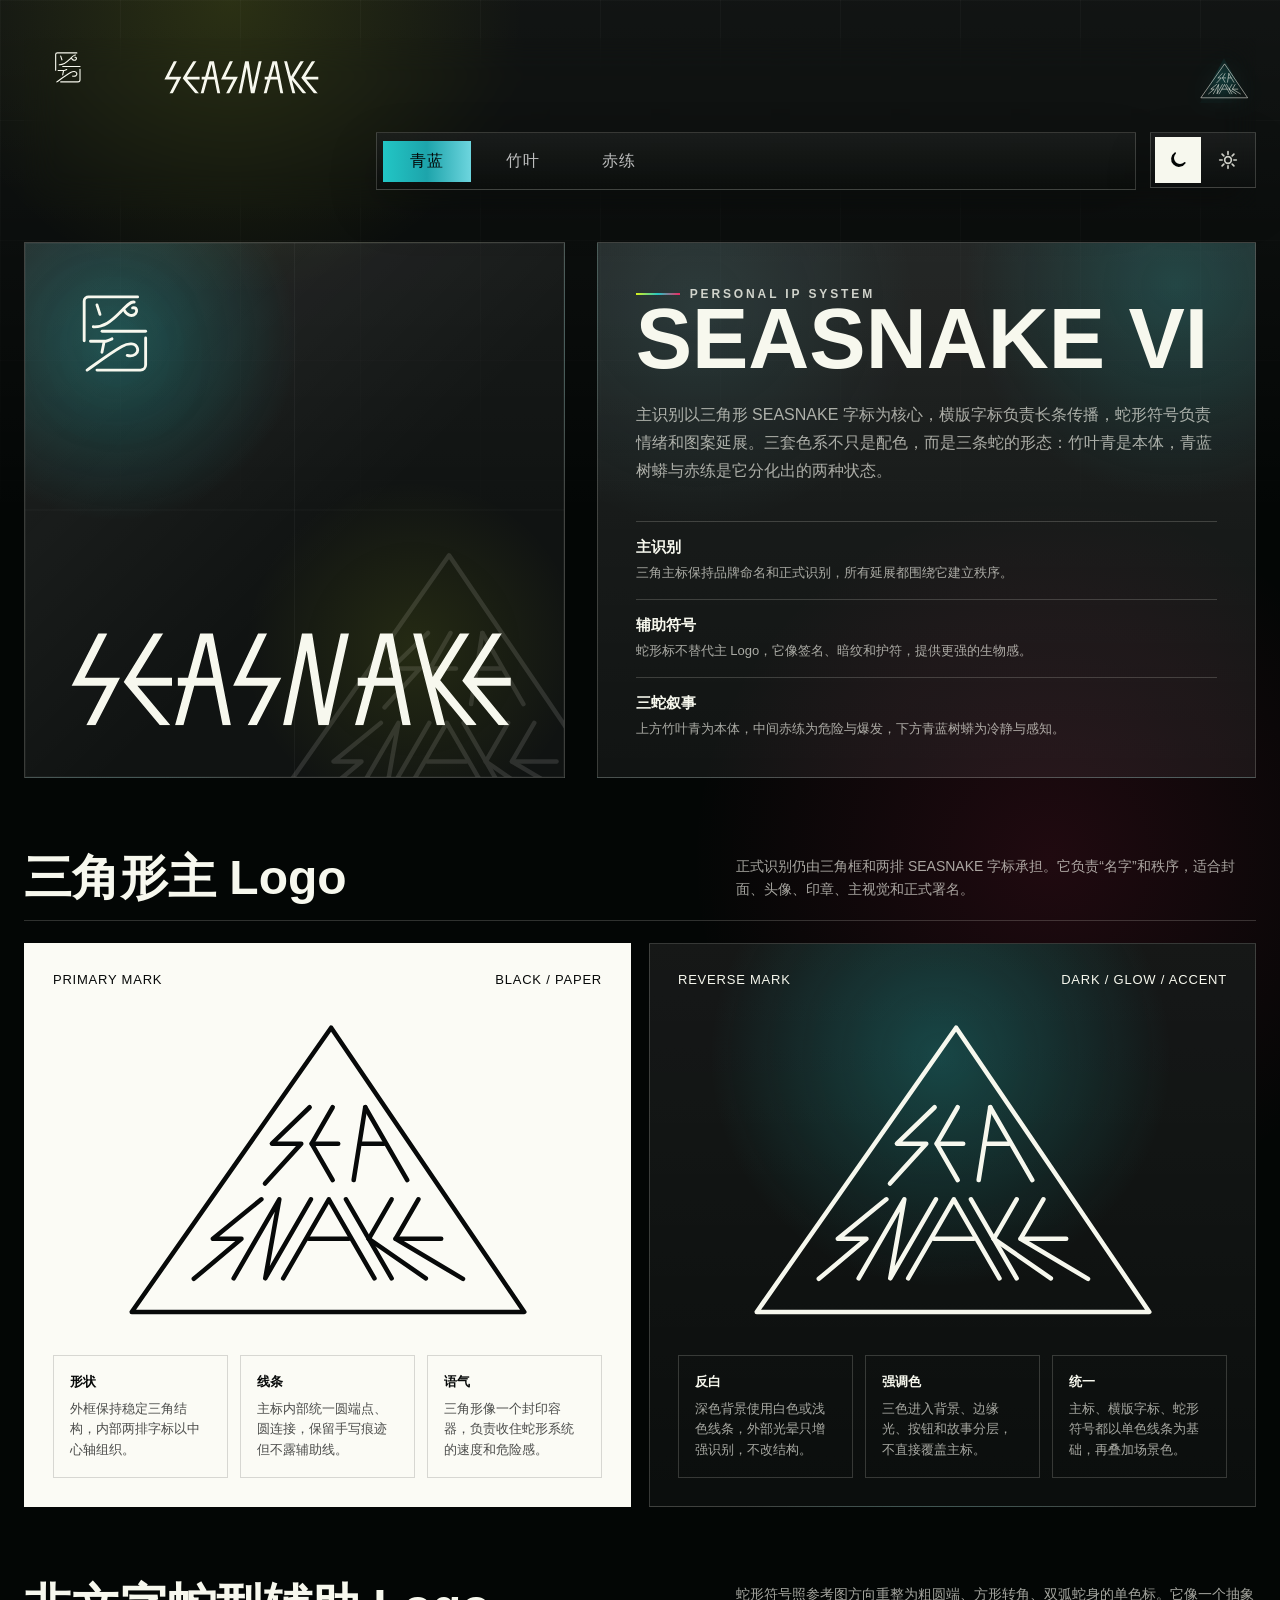
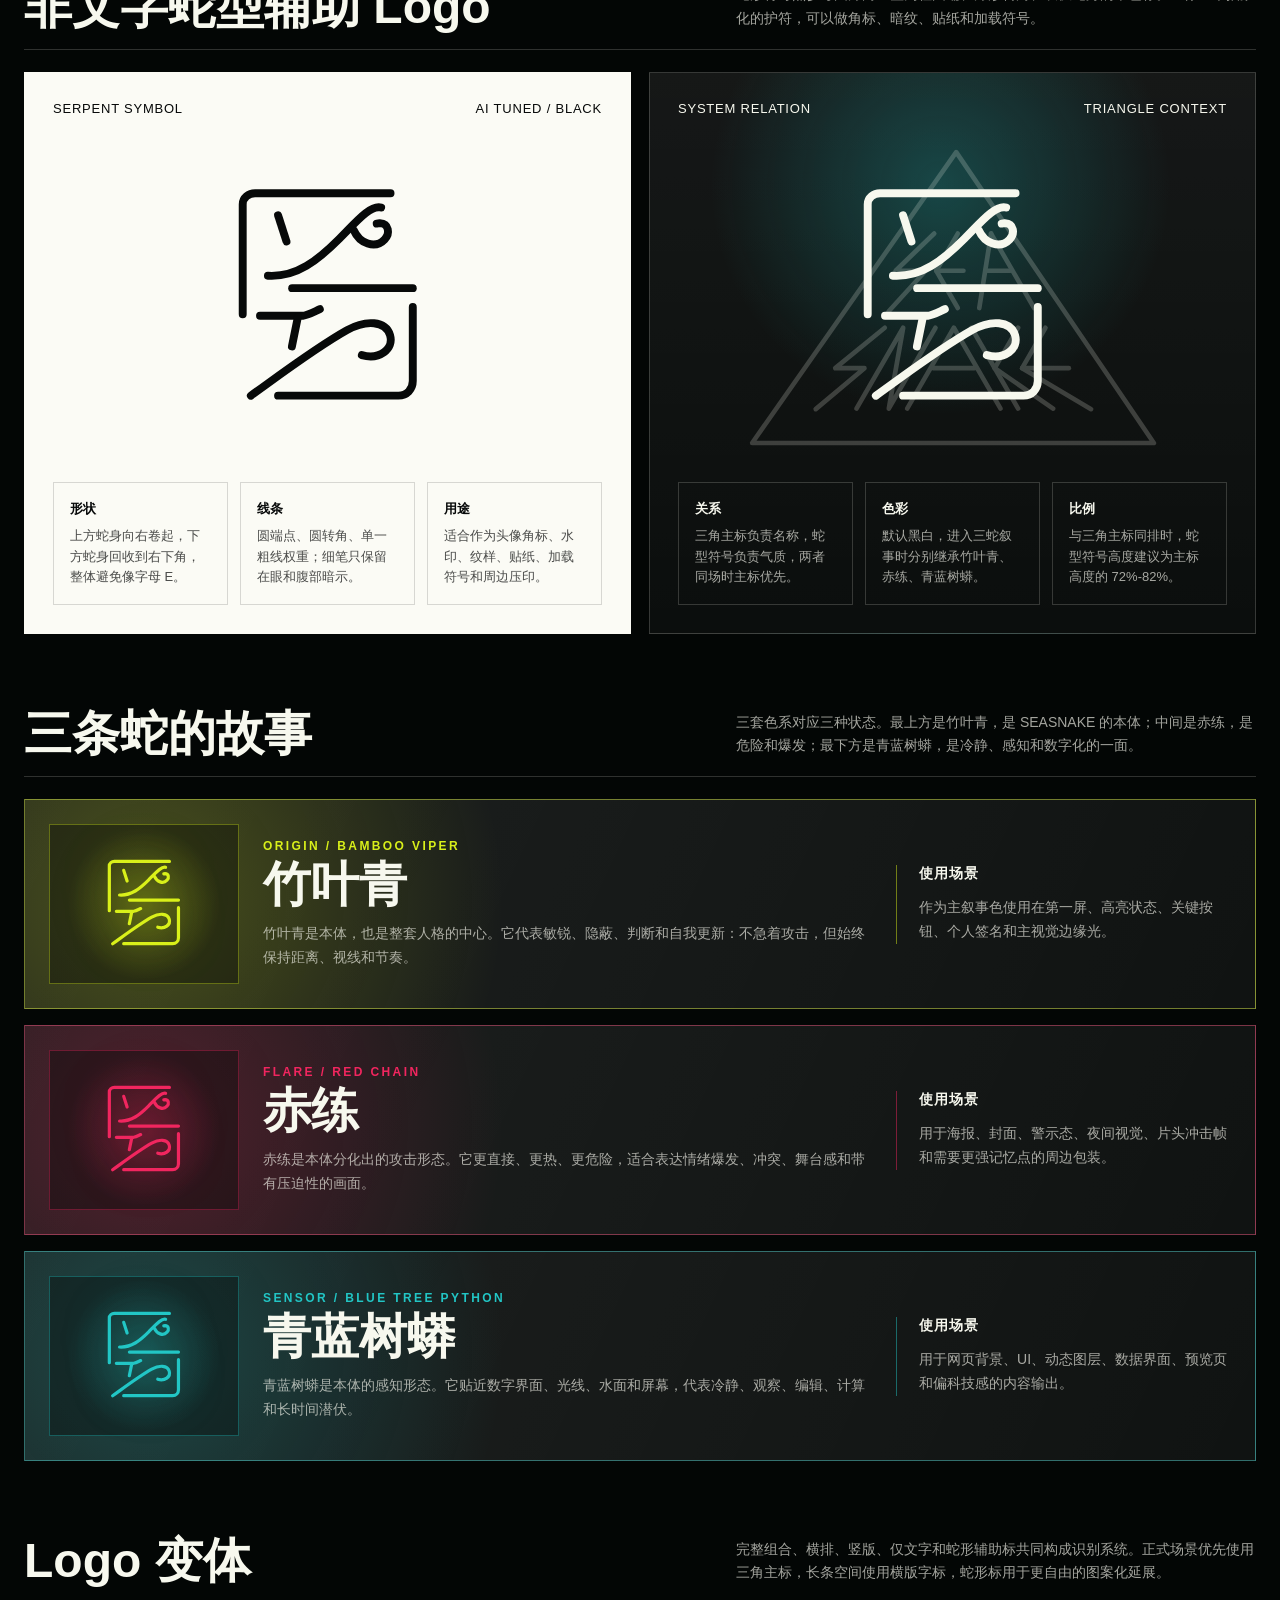
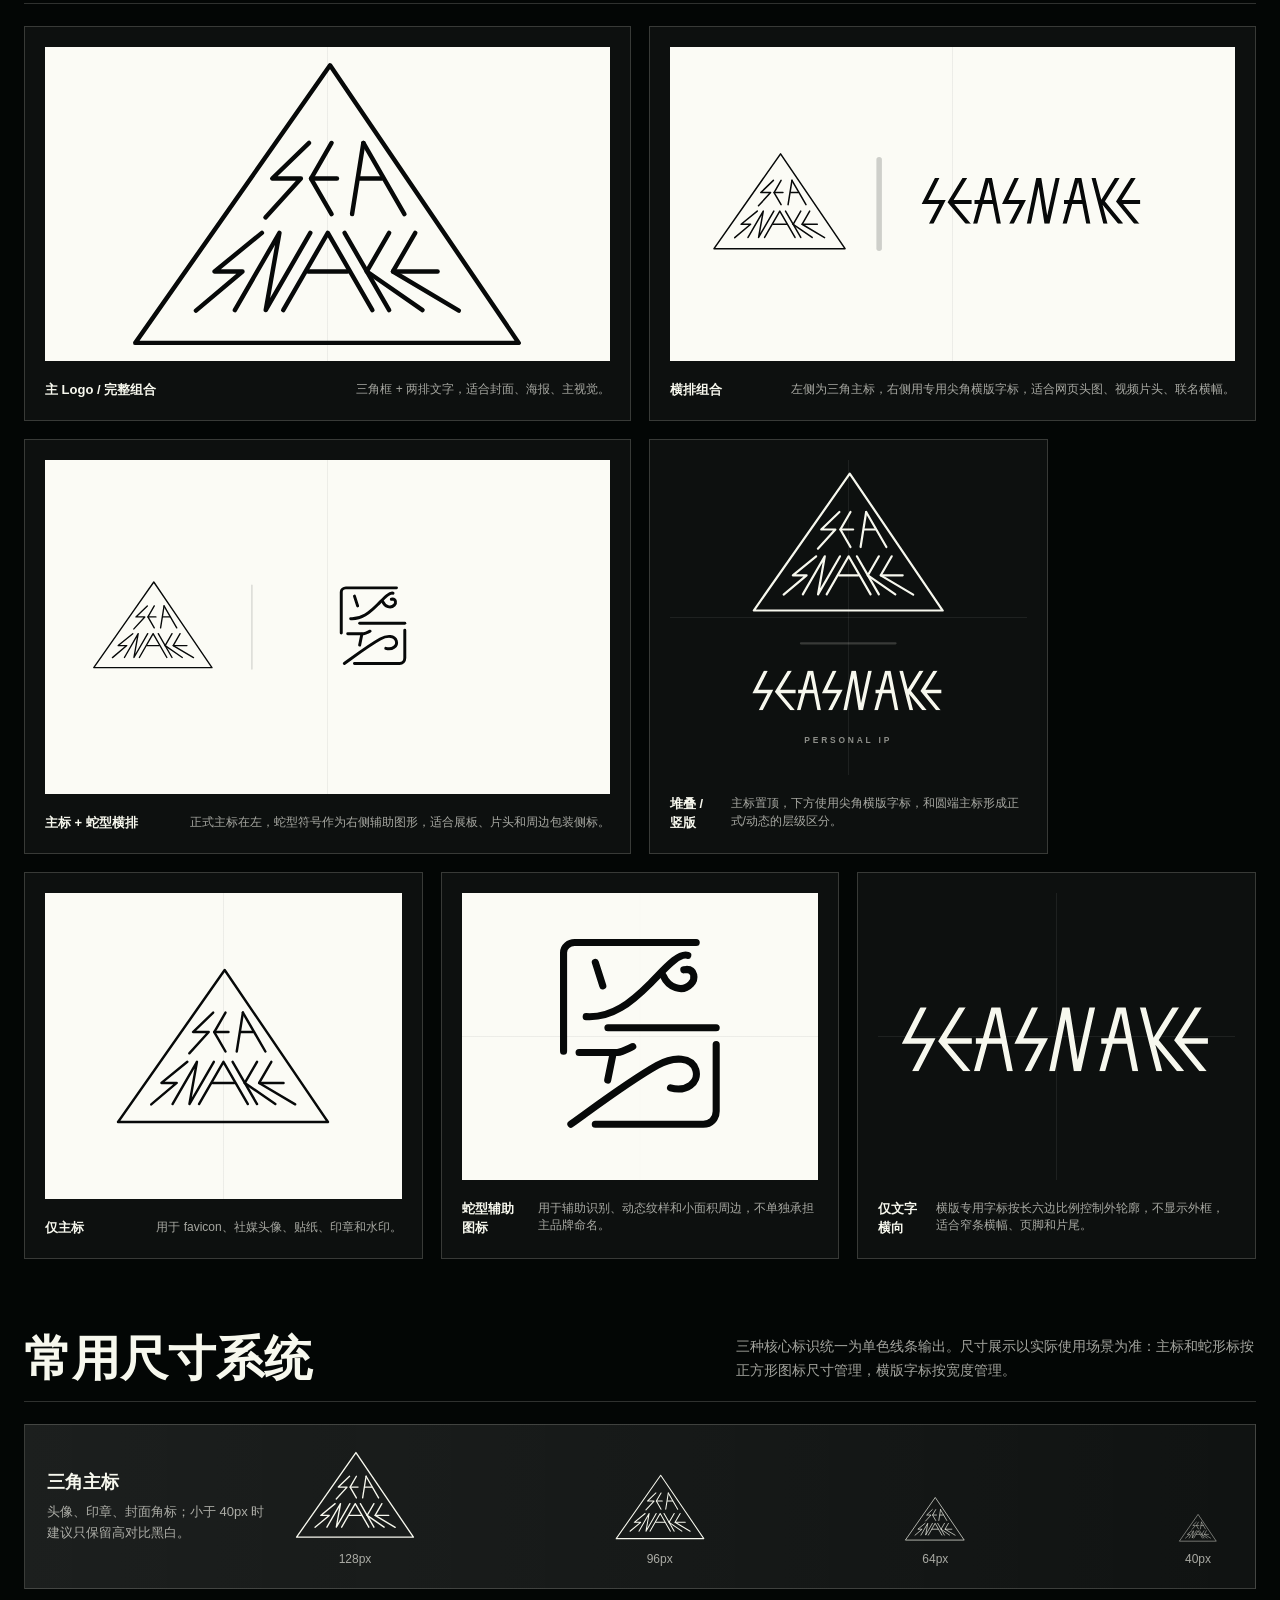
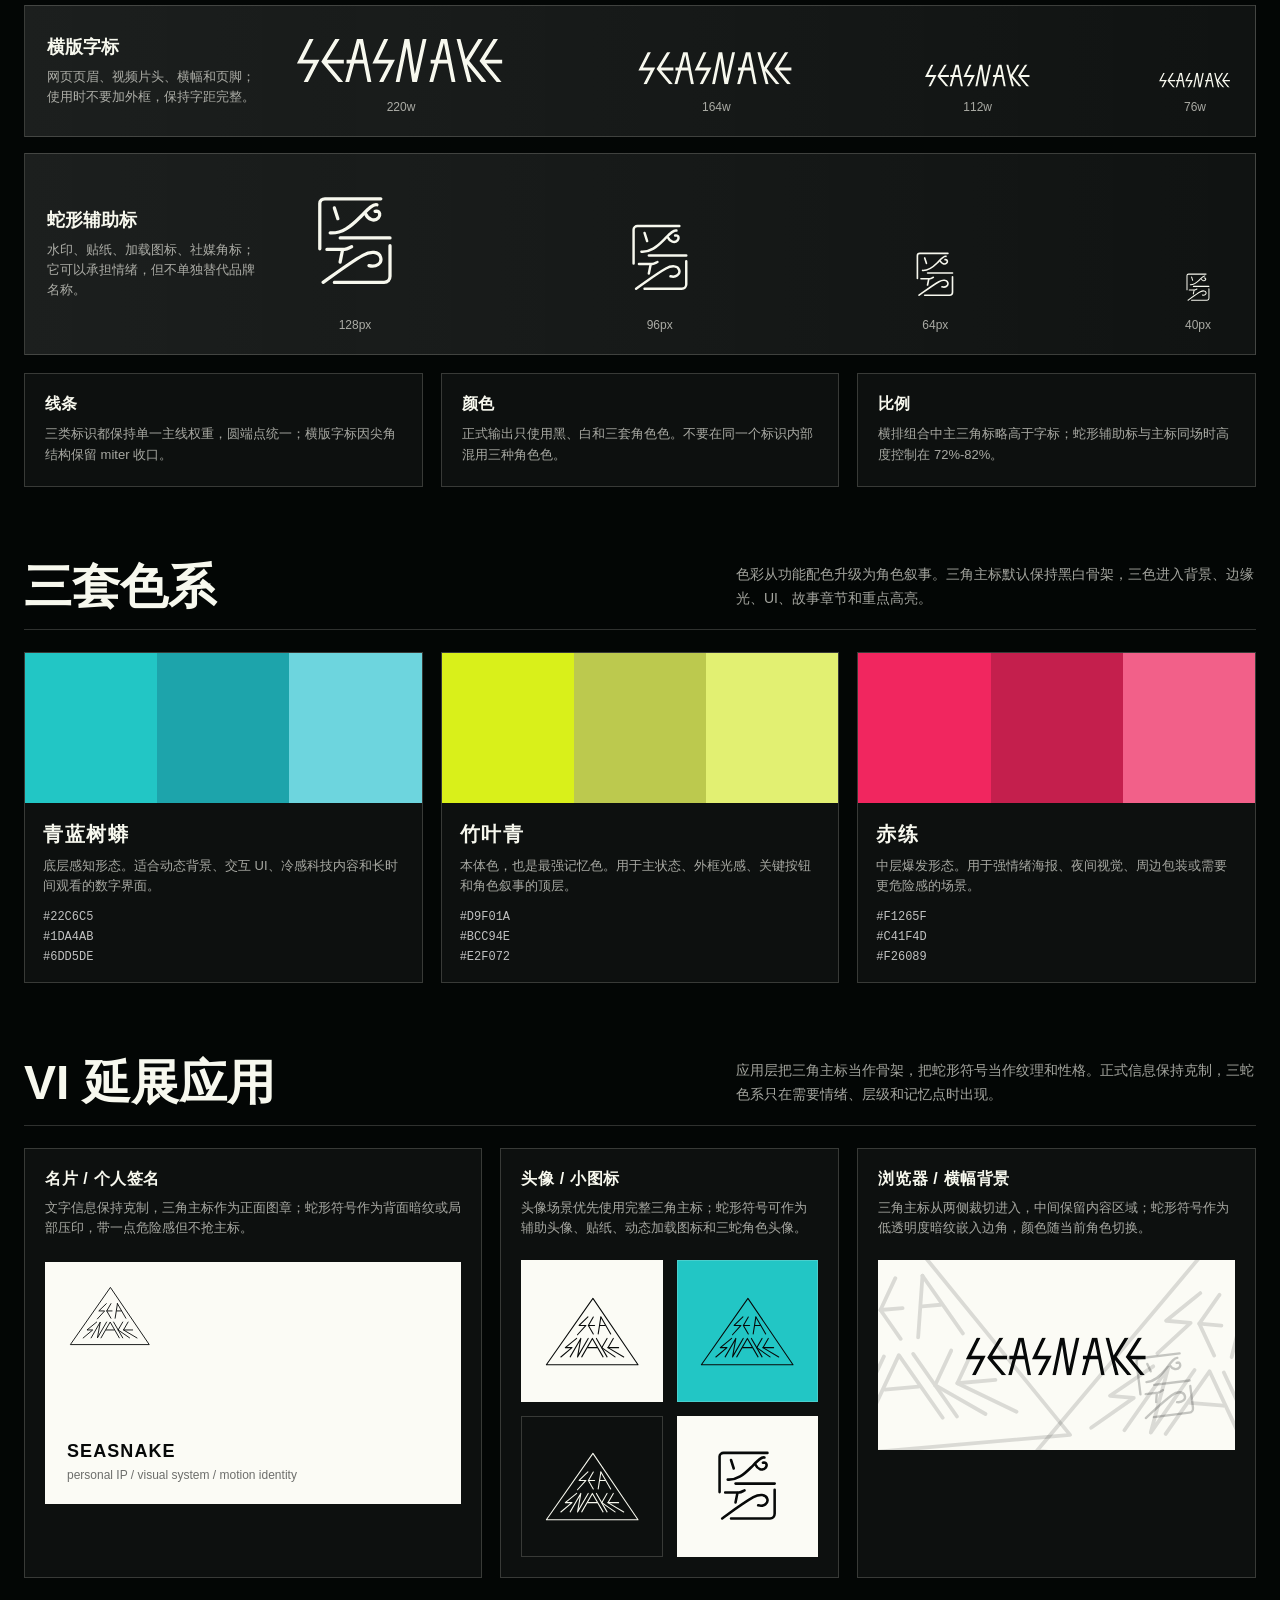
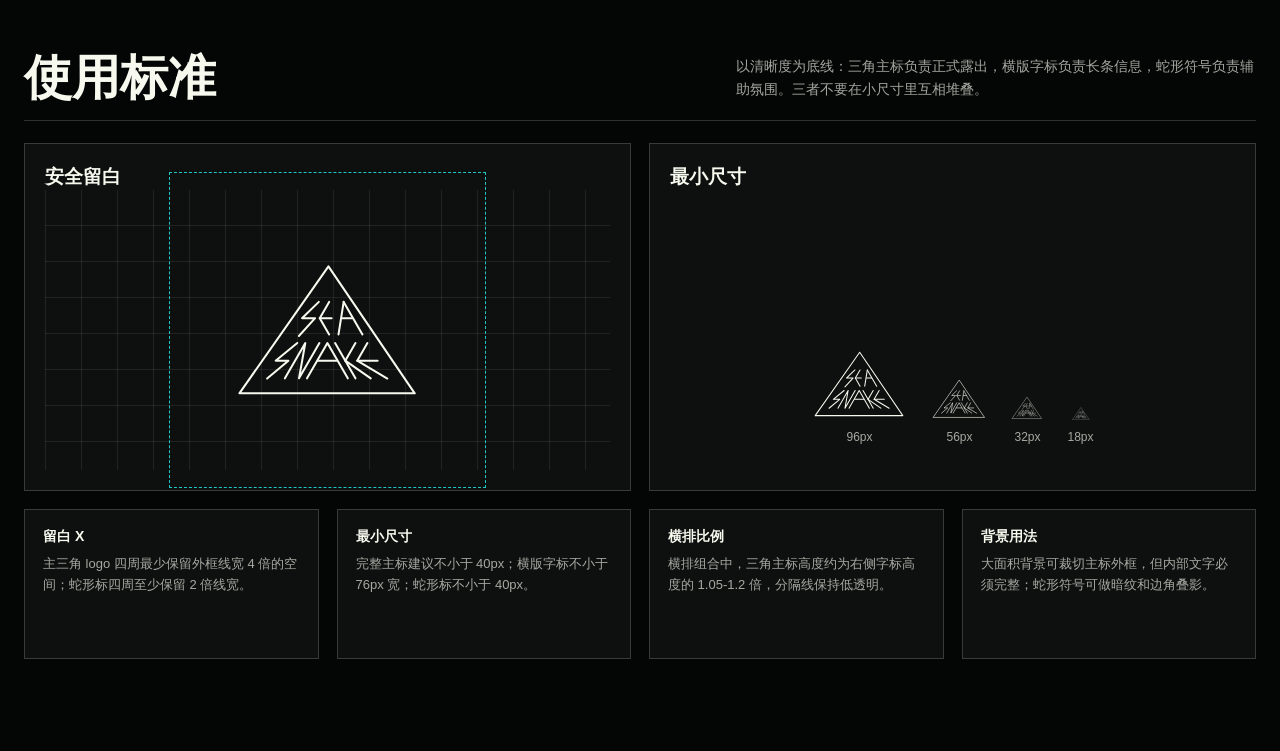
==== docs/index.html @ 965c4466 "Prepare SEASNAKE brand manual for GitHub Pages" ====
<!doctype html>
<html lang="zh-CN">
  <head>
    <meta charset="utf-8" />
    <meta name="viewport" content="width=device-width, initial-scale=1" />
    <title>SEASNAKE VI System</title>
    <style>
      :root {
        color-scheme: dark;
        --ink: #070909;
        --black: #030605;
        --panel: #0b1110;
        --panel-soft: #111918;
        --paper: #fbfbf5;
        --paper-soft: #eff1e7;
        --text: #f7f8ee;
        --muted: rgba(247, 248, 238, .66);
        --muted-strong: rgba(247, 248, 238, .82);
        --line: rgba(247, 248, 238, .18);
        --line-dark: rgba(7, 9, 9, .15);
        --cyan-a: #22c6c5;
        --cyan-b: #1da4ab;
        --cyan-c: #6dd5de;
        --cyan-glow: rgba(34, 198, 197, .28);
        --bamboo-a: #d9f01a;
        --bamboo-b: #bcc94e;
        --bamboo-c: #e2f072;
        --bamboo-glow: rgba(217, 240, 26, .28);
        --red-a: #f1265f;
        --red-b: #c41f4d;
        --red-c: #f26089;
        --red-glow: rgba(241, 38, 95, .28);
        --accent-a: #22c6c5;
        --accent-b: #1da4ab;
        --accent-c: #6dd5de;
        --accent-glow: rgba(34, 198, 197, .28);
        --acid-a: #d9f01a;
        --acid-b: #bcc94e;
        --acid-c: #e2f072;
        --rose-a: #f1265f;
        --rose-b: #c41f4d;
        --rose-c: #f26089;
        --serpent-fill: #fbfbf5;
      }

      * {
        box-sizing: border-box;
      }

      html {
        scroll-behavior: smooth;
      }

      body {
        margin: 0;
        overflow-x: hidden;
        color: var(--text);
        background:
          radial-gradient(circle at 18% 0%, rgba(217, 240, 26, .13), transparent 23vw),
          radial-gradient(circle at 82% 12%, rgba(241, 38, 95, .12), transparent 28vw),
          radial-gradient(circle at 50% -8%, rgba(34, 198, 197, .2), transparent 38vw),
          linear-gradient(180deg, rgba(255, 255, 255, .06), transparent 520px),
          var(--black);
        font-family: Inter, Arial, "PingFang SC", "Microsoft YaHei", sans-serif;
      }

      body[data-mode="light"] {
        color-scheme: light;
        --ink: #070909;
        --black: #f5f5ed;
        --panel: #fbfbf5;
        --panel-soft: #eceee5;
        --paper: #fbfbf5;
        --paper-soft: #eef0e8;
        --text: #080b0a;
        --muted: rgba(7, 9, 9, .62);
        --muted-strong: rgba(7, 9, 9, .78);
        --line: rgba(7, 9, 9, .16);
        --line-dark: rgba(7, 9, 9, .14);
        background:
          radial-gradient(circle at 18% 0%, color-mix(in srgb, var(--accent-a) 18%, transparent), transparent 24vw),
          radial-gradient(circle at 82% 12%, color-mix(in srgb, var(--accent-c) 15%, transparent), transparent 30vw),
          linear-gradient(180deg, rgba(255, 255, 255, .88), transparent 560px),
          var(--black);
      }

      body::before {
        content: "";
        position: fixed;
        inset: 0;
        z-index: -1;
        pointer-events: none;
        background:
          linear-gradient(90deg, rgba(255, 255, 255, .035) 1px, transparent 1px),
          linear-gradient(180deg, rgba(255, 255, 255, .03) 1px, transparent 1px);
        background-size: 120px 120px;
        mask-image: linear-gradient(180deg, rgba(0, 0, 0, .8), transparent 70%);
      }

      svg {
        display: block;
      }

      button {
        font: inherit;
      }

      .asset-defs {
        position: absolute;
        width: 0;
        height: 0;
        overflow: hidden;
      }

      .page {
        width: min(1440px, calc(100% - 48px));
        margin: 0 auto;
        padding: 38px 0 92px;
      }

      .nav {
        display: grid;
        grid-template-columns: minmax(0, 1fr) auto;
        align-items: start;
        gap: 22px 28px;
        min-width: 0;
        margin-bottom: 34px;
        position: sticky;
        top: 0;
        z-index: 10;
        padding: 14px 0 18px;
        backdrop-filter: blur(18px);
      }

      .brand-mini {
        display: flex;
        align-items: center;
        justify-self: start;
        gap: 18px;
        min-width: 0;
        transform: translateX(clamp(-10px, -1vw, -3px));
      }

      .mini-mark {
        width: 44px;
        height: 44px;
        color: var(--accent-a);
      }

      .mini-serpent {
        width: 48px;
        height: 48px;
        color: var(--accent-a);
        overflow: hidden;
      }

      .brand-copy {
        min-width: 0;
        display: flex;
        align-items: center;
      }

      .brand-wordmark {
        width: 210px;
        height: 46px;
        color: var(--text);
      }

      .nav-controls {
        grid-column: 1 / -1;
        display: flex;
        align-items: center;
        justify-content: flex-end;
        gap: 14px;
        min-width: 0;
        flex-wrap: wrap;
      }

      .theme-switcher {
        display: flex;
        flex: 0 1 760px;
        width: min(760px, 100%);
        height: auto;
        min-height: 58px;
        align-self: start;
        gap: 8px;
        align-items: center;
        padding: 6px;
        border: 1px solid var(--line);
        background:
          linear-gradient(180deg, rgba(255, 255, 255, .08), rgba(255, 255, 255, .025)),
          rgba(3, 6, 5, .72);
        box-shadow: 0 18px 50px rgba(0, 0, 0, .18);
      }

      .mode-switcher {
        display: flex;
        align-items: center;
        align-self: start;
        gap: 4px;
        padding: 4px;
        border: 1px solid var(--line);
        background:
          linear-gradient(180deg, rgba(255, 255, 255, .07), rgba(255, 255, 255, .02)),
          rgba(3, 6, 5, .45);
        box-shadow: 0 18px 50px rgba(0, 0, 0, .14);
      }

      .theme-button,
      .mode-button {
        min-width: 88px;
        border: 0;
        color: rgba(255, 255, 255, .72);
        background: transparent;
        padding: 10px 14px;
        cursor: pointer;
        letter-spacing: .08em;
        text-decoration: none;
        text-align: center;
      }

      .theme-button[aria-pressed="true"] {
        color: var(--black);
        background:
          linear-gradient(90deg, var(--accent-a), var(--accent-b), var(--accent-c));
      }

      .mode-button {
        min-width: 46px;
        width: 46px;
        height: 46px;
        display: grid;
        place-items: center;
        padding: 0;
        color: var(--muted-strong);
      }

      .mode-button svg {
        width: 20px;
        height: 20px;
        fill: none;
        stroke: currentColor;
        stroke-width: 2;
        stroke-linecap: round;
        stroke-linejoin: round;
      }

      .mode-button[aria-pressed="true"] {
        color: var(--black);
        background: var(--text);
      }

      .motion-logo-link {
        position: relative;
        grid-column: 2;
        grid-row: 1;
        justify-self: end;
        width: 64px;
        height: 58px;
        display: grid;
        place-items: center;
        border: 0;
        color: var(--text);
        background: transparent;
        text-decoration: none;
        transition: color .25s ease, transform .25s ease;
      }

      .motion-logo-link::before {
        content: "";
        position: absolute;
        inset: 4px 7px;
        clip-path: polygon(50% 4%, 98% 94%, 2% 94%);
        background:
          radial-gradient(circle at 50% 46%, color-mix(in srgb, var(--accent-a) 42%, transparent), transparent 58%),
          linear-gradient(135deg, color-mix(in srgb, var(--accent-a) 18%, transparent), transparent);
        opacity: .42;
        transition: opacity .25s ease, transform .25s ease;
      }

      .motion-logo-link:hover {
        color: color-mix(in srgb, var(--text) 72%, var(--accent-a));
        transform: translateY(-1px);
      }

      .motion-logo-link:hover::before {
        opacity: .68;
        transform: scale(1.05);
      }

      .motion-logo {
        position: relative;
        width: 48px;
        height: 38px;
        filter: drop-shadow(0 0 12px color-mix(in srgb, var(--accent-a) 45%, transparent));
      }

      body[data-mode="light"] .theme-switcher {
        border-color: rgba(7, 9, 9, .13);
        background:
          linear-gradient(180deg, rgba(255, 255, 255, .86), rgba(255, 255, 255, .62)),
          color-mix(in srgb, var(--accent-a) 9%, var(--paper));
        box-shadow: 0 16px 44px rgba(7, 9, 9, .08);
      }

      body[data-mode="light"] .theme-button,
      body[data-mode="light"] .mode-button {
        color: rgba(7, 9, 9, .56);
      }

      body[data-mode="light"] .theme-button[aria-pressed="true"] {
        color: #fbfbf5;
        text-shadow: 0 1px 12px rgba(7, 9, 9, .18);
      }

      body[data-mode="light"] .mode-switcher {
        border-color: rgba(7, 9, 9, .14);
        background:
          linear-gradient(180deg, rgba(255, 255, 255, .78), rgba(255, 255, 255, .52)),
          rgba(251, 251, 245, .72);
        box-shadow: 0 16px 44px rgba(7, 9, 9, .08);
      }

      body[data-mode="light"] .mode-button[aria-pressed="true"] {
        color: #fbfbf5;
        background:
          linear-gradient(135deg, #101716, #243534);
      }

      body[data-mode="light"] .motion-logo-link {
        color: var(--ink);
      }

      body[data-mode="light"] .motion-logo-link::before {
        background:
          radial-gradient(circle at 50% 46%, color-mix(in srgb, var(--accent-a) 28%, transparent), transparent 58%),
          linear-gradient(135deg, color-mix(in srgb, var(--accent-a) 13%, transparent), transparent);
        opacity: .58;
      }

      .eyebrow {
        display: inline-flex;
        align-items: center;
        gap: 10px;
        color: var(--muted-strong);
        font-size: 12px;
        font-weight: 800;
        letter-spacing: .24em;
        text-transform: uppercase;
      }

      .eyebrow::before {
        content: "";
        width: 44px;
        height: 2px;
        background: linear-gradient(90deg, var(--acid-a), var(--accent-a), var(--rose-a));
      }

      .hero {
        display: grid;
        grid-template-columns: minmax(360px, .82fr) minmax(0, 1fr);
        gap: 32px;
        align-items: stretch;
        min-height: 520px;
      }

      .hero-symbol-panel {
        position: relative;
        min-height: 520px;
        overflow: hidden;
        border: 1px solid var(--line);
        background:
          radial-gradient(circle at 17% 18%, var(--accent-glow), transparent 29%),
          radial-gradient(circle at 72% 76%, rgba(217, 240, 26, .1), transparent 30%),
          linear-gradient(135deg, rgba(255, 255, 255, .09), rgba(255, 255, 255, .018) 58%),
          rgba(255, 255, 255, .035);
      }

      .hero-symbol-panel::after {
        content: "";
        position: absolute;
        inset: 0;
        pointer-events: none;
        border: 1px solid rgba(255, 255, 255, .055);
        background:
          linear-gradient(90deg, transparent 0 49.8%, rgba(255, 255, 255, .055) 50%, transparent 50.2%),
          linear-gradient(180deg, transparent 0 49.8%, rgba(255, 255, 255, .045) 50%, transparent 50.2%);
        opacity: .74;
      }

      .hero-snake-corner {
        position: absolute;
        left: 34px;
        top: 34px;
        width: 126px;
        color: var(--text);
        filter: drop-shadow(0 18px 36px var(--accent-glow));
      }

      .hero-intro-triangle {
        position: absolute;
        right: -92px;
        bottom: -74px;
        width: min(500px, 90%);
        color: var(--text);
        opacity: .12;
      }

      .hero-panel-wordmark {
        position: absolute;
        left: 34px;
        top: auto;
        bottom: 36px;
        width: min(620px, calc(100% - 68px));
        height: auto;
        overflow: hidden;
        color: var(--text);
      }

      .manual-arrival {
        position: fixed;
        inset: 0;
        z-index: 20;
        display: grid;
        place-items: center;
        color: var(--text);
        background:
          radial-gradient(circle at 50% 46%, var(--accent-glow), transparent 35%),
          rgba(5, 6, 6, 0.92);
        opacity: 0;
        pointer-events: none;
      }

      .manual-arrival::before {
        content: "";
        position: absolute;
        inset: 0;
        background:
          linear-gradient(90deg, transparent 0 22%, color-mix(in srgb, var(--accent-c) 18%, transparent) 50%, transparent 78%),
          linear-gradient(180deg, transparent 0 42%, rgba(251, 251, 245, .08) 50%, transparent 58%);
        opacity: 0;
        transform: translateX(-16%);
      }

      .manual-arrival svg {
        position: relative;
        z-index: 1;
        color: currentColor;
        filter:
          drop-shadow(0 0 24px var(--accent-glow))
          drop-shadow(0 24px 64px rgba(0, 0, 0, .48));
      }

      .manual-arrival-lockup {
        position: relative;
        width: min(520px, 76vw);
        min-height: min(430px, 62vw);
        display: grid;
        place-items: center;
      }

      .manual-arrival .logo-triangle {
        width: min(460px, 70vw);
      }

      .manual-arrival .frame-line,
      .manual-arrival .mark-line {
        stroke-dasharray: 1;
        stroke-dashoffset: 1;
      }

      .manual-arrival-label {
        position: relative;
        z-index: 1;
        margin-top: -38px;
        color: rgba(247, 248, 238, .66);
        font-size: 12px;
        font-weight: 700;
        letter-spacing: .22em;
        text-align: center;
        opacity: 0;
      }

      body.is-manual-arriving {
        overflow: hidden;
      }

      body.is-manual-arriving .page {
        animation: manualPageArrive 1120ms cubic-bezier(.18, .82, .2, 1) both;
      }

      body.is-manual-arriving .manual-arrival {
        pointer-events: auto;
        animation: manualArrivalOverlay 2440ms cubic-bezier(.18, .82, .2, 1) both;
      }

      body.is-manual-arriving .manual-arrival::before {
        animation: manualArrivalBeam 860ms cubic-bezier(.18, .82, .2, 1) 80ms both;
      }

      body.is-manual-arriving .manual-arrival .frame-line,
      body.is-manual-arriving .manual-arrival .mark-line {
        animation: manualArrivalDraw 860ms cubic-bezier(.18, .82, .2, 1) var(--arrival-delay, 0ms) both;
      }

      body.is-manual-arriving .manual-arrival-label {
        animation: manualArrivalLabel 560ms ease 430ms both;
      }

      .side-copy {
        display: flex;
        flex-direction: column;
        justify-content: space-between;
        padding: 38px;
        border: 1px solid var(--line);
        background:
          radial-gradient(circle at 88% 8%, color-mix(in srgb, var(--accent-a) 20%, transparent), transparent 28%),
          radial-gradient(circle at 15% 12%, color-mix(in srgb, var(--accent-c) 12%, transparent), transparent 30%),
          linear-gradient(180deg, rgba(255, 255, 255, .08), rgba(255, 255, 255, .025)),
          rgba(255, 255, 255, .035);
      }

      h1,
      h2,
      h3,
      p {
        margin: 0;
      }

      h1 {
        max-width: 9em;
        font-size: clamp(44px, 6.6vw, 88px);
        line-height: .92;
        letter-spacing: 0;
      }

      .lead {
        margin-top: 22px;
        color: var(--muted);
        font-size: 16px;
        line-height: 1.75;
      }

      .hero-notes {
        display: grid;
        gap: 16px;
        margin-top: 36px;
      }

      .note {
        padding-top: 16px;
        border-top: 1px solid var(--line);
      }

      .note strong {
        display: block;
        font-size: 15px;
      }

      .note span {
        display: block;
        margin-top: 6px;
        color: var(--muted);
        font-size: 13px;
        line-height: 1.55;
      }

      .section {
        margin-top: 76px;
      }

      .section-head {
        display: flex;
        justify-content: space-between;
        align-items: end;
        gap: 28px;
        margin-bottom: 22px;
        padding-bottom: 18px;
        border-bottom: 1px solid var(--line);
      }

      .section-head h2 {
        font-size: clamp(26px, 3.8vw, 48px);
        line-height: 1;
      }

      .section-head p {
        max-width: 520px;
        color: var(--muted);
        font-size: 14px;
        line-height: 1.7;
      }

      .mark-system {
        display: grid;
        grid-template-columns: 1fr 1fr;
        gap: 18px;
      }

      .specimen {
        min-height: 420px;
        border: 1px solid var(--line);
        background: var(--paper);
        color: var(--ink);
        padding: 28px;
        position: relative;
        overflow: hidden;
      }

      .specimen.dark {
        background:
          radial-gradient(circle at 48% 20%, var(--accent-glow), transparent 42%),
          linear-gradient(180deg, rgba(255, 255, 255, .06), rgba(255, 255, 255, .015)),
          #070a09;
        color: var(--text);
      }

      .specimen-title {
        display: flex;
        justify-content: space-between;
        gap: 16px;
        margin-bottom: 22px;
        color: currentColor;
        font-size: 13px;
        letter-spacing: .06em;
        text-transform: uppercase;
      }

      .specimen .symbol {
        width: min(430px, 92%);
        margin: 16px auto 0;
      }

      .symbol {
        color: currentColor;
      }

      .symbol .snake-outer,
      .symbol .head,
      .symbol .eye,
      .symbol .mouth,
      .symbol .tongue {
        color: currentColor;
      }

      .symbol .snake-inner {
        stroke: var(--serpent-fill);
      }

      .symbol .scale {
        fill: var(--accent-a);
      }

      .scale {
        fill: var(--accent-a);
      }

      .iris {
        fill: var(--accent-a);
      }

      .pupil {
        fill: currentColor;
      }

      .specimen.dark .snake-inner {
        stroke: #080a0a;
      }

      .specimen.dark .scale {
        fill: var(--accent-c);
      }

      .icon-rules {
        display: grid;
        grid-template-columns: repeat(3, 1fr);
        gap: 12px;
        margin-top: 24px;
      }

      .rule {
        min-height: 96px;
        padding: 16px;
        border: 1px solid var(--line-dark);
        color: rgba(7, 9, 9, .72);
        font-size: 13px;
        line-height: 1.6;
      }

      .rule b {
        display: block;
        margin-bottom: 6px;
        color: var(--ink);
      }

      .specimen.dark .rule {
        border-color: var(--line);
        color: var(--muted);
      }

      .specimen.dark .rule b {
        color: var(--text);
      }

      body[data-mode="light"] .specimen.dark {
        color: #f7f8ee;
        border-color: rgba(7, 9, 9, .16);
        background:
          radial-gradient(circle at 48% 22%, color-mix(in srgb, var(--accent-a) 26%, transparent), transparent 44%),
          linear-gradient(180deg, rgba(255, 255, 255, .08), rgba(255, 255, 255, .018)),
          #102230;
        box-shadow: inset 0 0 0 1px rgba(247, 248, 238, .035);
      }

      body[data-mode="light"] .specimen.dark .specimen-title {
        color: rgba(247, 248, 238, .78);
      }

      body[data-mode="light"] .specimen.dark .rule {
        border-color: rgba(247, 248, 238, .16);
        background: rgba(247, 248, 238, .035);
        color: rgba(247, 248, 238, .68);
      }

      body[data-mode="light"] .specimen.dark .rule b {
        color: rgba(247, 248, 238, .9);
      }

      body[data-mode="light"] .specimen.dark .snake-inner {
        stroke: #102230;
      }

      .lockup-grid {
        display: grid;
        grid-template-columns: repeat(6, 1fr);
        gap: 18px;
      }

      .lockup {
        min-height: 280px;
        display: flex;
        flex-direction: column;
        justify-content: space-between;
        gap: 20px;
        padding: 20px;
        border: 1px solid var(--line);
        background: rgba(255, 255, 255, .045);
      }

      .lockup.large {
        grid-column: span 3;
      }

      .lockup.medium {
        grid-column: span 2;
      }

      .lockup.small {
        grid-column: span 1;
      }

      .logo-canvas {
        flex: 1;
        display: grid;
        place-items: center;
        min-height: 190px;
        overflow: hidden;
        background:
          linear-gradient(90deg, transparent 49.85%, rgba(255, 255, 255, .07) 50%, transparent 50.15%),
          linear-gradient(0deg, transparent 49.85%, rgba(255, 255, 255, .07) 50%, transparent 50.15%);
      }

      .logo-canvas.paper {
        background:
          linear-gradient(90deg, transparent 49.85%, rgba(7, 9, 9, .06) 50%, transparent 50.15%),
          linear-gradient(0deg, transparent 49.85%, rgba(7, 9, 9, .06) 50%, transparent 50.15%),
          var(--paper);
        color: var(--ink);
      }

      .logo-triangle {
        width: min(92%, 420px);
        color: currentColor;
      }

      .serpent-ai-mark {
        width: min(78%, 280px);
        color: currentColor;
        overflow: visible;
      }

      .hero-symbol-panel .hero-snake-corner {
        width: 112px;
      }

      .wordmark-horizontal-ai {
        color: currentColor;
        overflow: visible;
      }

      .serpent-ai-mark .serpent-line,
      .serpent-horizontal-lockup .serpent-line,
      .serpent-stage .serpent-line {
        fill: none;
        stroke: currentColor;
        stroke-width: 32;
        stroke-linecap: round;
        stroke-linejoin: round;
      }

      .serpent-ai-mark .serpent-core {
        stroke-width: 32;
      }

      .serpent-ai-mark .serpent-detail {
        stroke-width: 32;
      }

      .serpent-ai-mark .serpent-frame {
        stroke-width: 32;
      }

      .serpent-ai-mark .serpent-flow {
        stroke-width: 32;
      }

      .logo-triangle .frame-line,
      .logo-triangle .mark-line,
      .wordmark-only .mark-line,
      .wordmark-horizontal-ai .mark-line {
        fill: none;
        stroke: currentColor;
        stroke-linecap: round;
        stroke-linejoin: round;
      }

      .logo-triangle .frame-line {
        stroke-width: 9.6;
      }

      .logo-triangle .mark-line,
      .wordmark-only .mark-line,
      .wordmark-horizontal-ai .mark-line {
        stroke-width: 9.6;
      }

      .wordmark-horizontal-ai .mark-line {
        stroke-width: 12.6;
        stroke-linecap: butt;
        stroke-linejoin: miter;
        stroke-miterlimit: 3.2;
      }

      .horizontal-lockup {
        width: min(96%, 640px);
        color: currentColor;
      }

      .stacked-lockup {
        width: min(82%, 360px);
        color: currentColor;
      }

      .horizontal-lockup .snake-inner {
        stroke: var(--paper);
      }

      .horizontal-lockup .word-line,
      .horizontal-lockup .rule-line {
        fill: none;
        stroke: currentColor;
        stroke-width: 10;
        stroke-linecap: round;
        stroke-linejoin: round;
      }

      .vertical-lockup {
        width: min(82%, 360px);
      }

      .icon-only {
        width: min(78%, 230px);
      }

      .one-row {
        width: min(92%, 680px);
        max-height: 150px;
      }

      .serpent-stage {
        position: relative;
        min-height: 305px;
        display: grid;
        place-items: center;
        overflow: hidden;
      }

      .serpent-stage .context-triangle {
        position: absolute;
        width: min(440px, 92%);
        color: currentColor;
        opacity: .12;
      }

      .serpent-stage .serpent-ai-mark {
        position: relative;
        z-index: 1;
        width: min(310px, 72%);
      }

      .serpent-system .specimen.dark .context-triangle {
        opacity: .2;
      }

      .serpent-horizontal-lockup {
        width: min(96%, 640px);
        color: currentColor;
      }

      .lockup-label {
        display: flex;
        justify-content: space-between;
        gap: 14px;
        color: var(--muted);
        font-size: 12px;
        line-height: 1.45;
      }

      .lockup-label b {
        color: var(--text);
        font-size: 13px;
      }

      .color-strip {
        display: grid;
        grid-template-columns: repeat(3, 1fr);
        gap: 18px;
      }

      .palette {
        border: 1px solid var(--line);
        background: rgba(255, 255, 255, .045);
        overflow: hidden;
      }

      .palette-top {
        display: grid;
        grid-template-columns: repeat(3, 1fr);
        height: 150px;
      }

      .palette-top span {
        display: block;
      }

      .palette-copy {
        padding: 18px;
      }

      .palette-copy h3 {
        font-size: 20px;
        letter-spacing: .08em;
      }

      .palette-copy p {
        margin-top: 8px;
        color: var(--muted);
        font-size: 13px;
        line-height: 1.55;
      }

      .hex-list {
        display: grid;
        gap: 6px;
        margin-top: 14px;
        color: rgba(255, 255, 255, .74);
        font-family: "SFMono-Regular", Consolas, monospace;
        font-size: 12px;
      }

      .lore-stack {
        display: grid;
        gap: 16px;
      }

      .lore-card {
        --snake-color: var(--accent-a);
        --snake-glow: var(--accent-glow);
        display: grid;
        grid-template-columns: 190px minmax(0, 1fr) minmax(240px, .55fr);
        gap: 24px;
        align-items: center;
        min-height: 210px;
        border: 1px solid color-mix(in srgb, var(--snake-color) 36%, var(--line));
        background:
          radial-gradient(circle at 10% 48%, color-mix(in srgb, var(--snake-color) 24%, transparent), transparent 32%),
          linear-gradient(115deg, rgba(255, 255, 255, .075), rgba(255, 255, 255, .018)),
          rgba(255, 255, 255, .035);
        padding: 24px;
        color: var(--text);
      }

      .lore-card[data-snake="bamboo"] {
        --snake-color: var(--bamboo-a);
        --snake-glow: var(--bamboo-glow);
      }

      .lore-card[data-snake="red"] {
        --snake-color: var(--red-a);
        --snake-glow: var(--red-glow);
      }

      .lore-card[data-snake="blue"] {
        --snake-color: var(--cyan-a);
        --snake-glow: var(--cyan-glow);
      }

      .lore-mark {
        display: grid;
        place-items: center;
        min-height: 160px;
        border: 1px solid color-mix(in srgb, var(--snake-color) 35%, transparent);
        background:
          radial-gradient(circle, color-mix(in srgb, var(--snake-color) 24%, transparent), transparent 62%),
          rgba(3, 6, 5, .35);
      }

      .lore-mark svg {
        width: 126px;
        color: var(--snake-color);
        filter: drop-shadow(0 0 24px var(--snake-glow));
      }

      body[data-mode="light"] .lore-card {
        color: var(--ink);
        border-color: color-mix(in srgb, var(--snake-color) 34%, rgba(7, 9, 9, .12));
        background:
          radial-gradient(circle at 12% 42%, color-mix(in srgb, var(--snake-color) 13%, transparent), transparent 34%),
          linear-gradient(112deg, rgba(255, 255, 255, .82), rgba(255, 255, 255, .52)),
          color-mix(in srgb, var(--snake-color) 5%, var(--paper));
      }

      body[data-mode="light"] .lore-mark {
        border-color: color-mix(in srgb, var(--snake-color) 36%, rgba(7, 9, 9, .12));
        background:
          radial-gradient(circle, color-mix(in srgb, var(--snake-color) 16%, transparent), transparent 63%),
          rgba(255, 255, 255, .46);
      }

      body[data-mode="light"] .lore-copy p,
      body[data-mode="light"] .lore-usage p {
        color: rgba(7, 9, 9, .62);
      }

      body[data-mode="light"] .lore-usage b {
        color: var(--ink);
      }

      .lore-copy small {
        display: block;
        color: var(--snake-color);
        font-size: 12px;
        font-weight: 800;
        letter-spacing: .2em;
        text-transform: uppercase;
      }

      .lore-copy h3 {
        margin-top: 8px;
        font-size: clamp(28px, 4vw, 48px);
        line-height: 1;
      }

      .lore-copy p,
      .lore-usage p {
        margin-top: 12px;
        color: var(--muted);
        font-size: 14px;
        line-height: 1.75;
      }

      .lore-usage {
        padding-left: 22px;
        border-left: 1px solid color-mix(in srgb, var(--snake-color) 48%, transparent);
      }

      .lore-usage b {
        display: block;
        color: var(--text);
        font-size: 14px;
        letter-spacing: .08em;
      }

      .size-matrix {
        display: grid;
        gap: 16px;
      }

      .size-row {
        display: grid;
        grid-template-columns: 220px minmax(0, 1fr);
        gap: 24px;
        align-items: center;
        border: 1px solid var(--line);
        background:
          linear-gradient(90deg, rgba(255, 255, 255, .07), rgba(255, 255, 255, .02)),
          rgba(255, 255, 255, .035);
        padding: 22px;
      }

      .size-row header b {
        display: block;
        font-size: 18px;
      }

      .size-row header span {
        display: block;
        margin-top: 8px;
        color: var(--muted);
        font-size: 13px;
        line-height: 1.55;
      }

      .size-samples {
        display: flex;
        align-items: end;
        justify-content: space-between;
        gap: 22px;
        min-width: 0;
      }

      .matrix-sample {
        display: grid;
        justify-items: center;
        gap: 10px;
        min-width: 70px;
        color: var(--muted);
        font-size: 12px;
      }

      .matrix-sample svg {
        color: var(--text);
      }

      .matrix-sample .mark-128 {
        width: 128px;
      }

      .matrix-sample .mark-96 {
        width: 96px;
      }

      .matrix-sample .mark-64 {
        width: 64px;
      }

      .matrix-sample .mark-40 {
        width: 40px;
      }

      .matrix-sample .word-220 {
        width: 220px;
      }

      .matrix-sample .word-164 {
        width: 164px;
      }

      .matrix-sample .word-112 {
        width: 112px;
      }

      .matrix-sample .word-76 {
        width: 76px;
      }

      .standards-grid {
        display: grid;
        grid-template-columns: repeat(3, 1fr);
        gap: 18px;
        margin-top: 18px;
      }

      .standard-card {
        border: 1px solid var(--line);
        background: rgba(255, 255, 255, .045);
        padding: 20px;
      }

      .standard-card b {
        display: block;
        font-size: 16px;
      }

      .standard-card span {
        display: block;
        margin-top: 8px;
        color: var(--muted);
        font-size: 13px;
        line-height: 1.65;
      }

      .applications {
        display: grid;
        grid-template-columns: 1.15fr .85fr 1fr;
        gap: 18px;
      }

      .application {
        min-height: 270px;
        border: 1px solid var(--line);
        background: rgba(255, 255, 255, .045);
        padding: 20px;
        overflow: hidden;
      }

      .application h3 {
        font-size: 16px;
        letter-spacing: .04em;
      }

      .application p {
        margin-top: 8px;
        color: var(--muted);
        font-size: 13px;
        line-height: 1.55;
      }

      .business-card {
        margin-top: 24px;
        aspect-ratio: 1.72 / 1;
        background: var(--paper);
        color: var(--ink);
        padding: 22px;
        display: flex;
        flex-direction: column;
        justify-content: space-between;
      }

      .business-card .snake-card-mark {
        width: 86px;
      }

      .business-card strong {
        font-size: 18px;
        letter-spacing: .06em;
      }

      .business-card span {
        display: block;
        margin-top: 6px;
        color: rgba(7, 9, 9, .58);
        font-size: 12px;
      }

      .avatar-grid {
        display: grid;
        grid-template-columns: repeat(2, 1fr);
        gap: 14px;
        margin-top: 22px;
      }

      .avatar {
        aspect-ratio: 1;
        display: grid;
        place-items: center;
        border: 1px solid var(--line);
      }

      .avatar svg {
        width: 72%;
      }

      .avatar.paper {
        background: var(--paper);
        color: var(--ink);
      }

      .avatar.accent {
        background: var(--accent-a);
        color: var(--ink);
      }

      .banner {
        position: relative;
        margin-top: 22px;
        height: 190px;
        background: var(--paper);
        overflow: hidden;
        isolation: isolate;
      }

      .banner .wallpaper-snake {
        position: absolute;
        z-index: 0;
        width: 360px;
        color: var(--ink);
        opacity: .13;
      }

      .banner .wallpaper-snake.left {
        left: -162px;
        top: -64px;
        transform: rotate(-5deg);
      }

      .banner .wallpaper-snake.right {
        right: -156px;
        top: -48px;
        transform: rotate(5deg);
      }

      .banner-word {
        position: absolute;
        z-index: 1;
        left: 50%;
        top: 50%;
        width: min(330px, 54%);
        transform: translate(-50%, -50%);
        color: var(--ink);
      }

      .banner-serpent {
        position: absolute;
        z-index: 1;
        right: 24px;
        bottom: 16px;
        width: 92px;
        color: var(--ink);
        opacity: .22;
        transform: rotate(-7deg);
      }

      .clearspace {
        display: grid;
        grid-template-columns: 1fr 1fr;
        gap: 18px;
      }

      .clear-card {
        border: 1px solid var(--line);
        background: rgba(255, 255, 255, .045);
        padding: 20px;
      }

      .clear-demo {
        position: relative;
        min-height: 280px;
        display: grid;
        place-items: center;
        background:
          linear-gradient(90deg, rgba(255, 255, 255, .08) 1px, transparent 1px),
          linear-gradient(0deg, rgba(255, 255, 255, .08) 1px, transparent 1px);
        background-size: 36px 36px;
      }

      .safe-box {
        position: absolute;
        width: 56%;
        aspect-ratio: 1;
        border: 1px dashed var(--accent-a);
      }

      .clear-demo .symbol {
        width: 34%;
      }

      .sizes {
        display: flex;
        align-items: end;
        justify-content: center;
        gap: 24px;
        min-height: 280px;
        padding-bottom: 26px;
      }

      .size-sample {
        display: grid;
        gap: 10px;
        justify-items: center;
        color: var(--muted);
        font-size: 12px;
      }

      .size-sample svg {
        color: var(--text);
      }

      .size-96 svg {
        width: 96px;
      }

      .size-56 svg {
        width: 56px;
      }

      .size-32 svg {
        width: 32px;
      }

      .size-18 svg {
        width: 18px;
      }

      .construction {
        display: grid;
        grid-template-columns: repeat(4, 1fr);
        gap: 18px;
      }

      .construct-item {
        min-height: 150px;
        padding: 18px;
        border: 1px solid var(--line);
        background: rgba(255, 255, 255, .045);
      }

      .construct-item b {
        display: block;
        font-size: 14px;
      }

      .construct-item span {
        display: block;
        margin-top: 8px;
        color: var(--muted);
        font-size: 13px;
        line-height: 1.6;
      }

      @media (max-width: 1100px) {
        .nav {
          grid-template-columns: minmax(0, 1fr) auto;
          align-items: flex-start;
          gap: 18px 18px;
        }

        .nav-controls {
          display: grid;
          grid-template-columns: minmax(0, 1fr) auto;
          width: 100%;
          align-items: start;
          justify-content: stretch;
        }

        .theme-switcher {
          width: 100%;
          flex: none;
        }

        .hero,
        .mark-system,
        .applications,
        .clearspace,
        .lore-card,
        .size-row,
        .standards-grid {
          grid-template-columns: 1fr;
        }

        .hero {
          min-height: auto;
        }

        .hero-symbol-panel {
          min-height: 360px;
        }

        .lockup.large,
        .lockup.medium,
        .lockup.small {
          grid-column: span 3;
        }

        .construction,
        .color-strip {
          grid-template-columns: repeat(2, 1fr);
        }

        .size-samples {
          justify-content: flex-start;
          flex-wrap: wrap;
        }
      }

      @media (max-width: 900px) {
        .nav {
          gap: 16px 14px;
        }

        .nav-controls {
          grid-template-columns: minmax(0, 1fr);
          gap: 10px;
        }

        .theme-switcher {
          display: grid;
          grid-template-columns: repeat(3, minmax(0, 1fr));
          grid-column: 1;
          min-height: 54px;
        }

        .mode-switcher {
          grid-column: 1;
          width: max-content;
        }

        .theme-button {
          min-width: 0;
        }

        .hero-panel-wordmark {
          width: calc(100% - 54px);
          overflow: hidden;
        }
      }

      @media (max-width: 720px) {
        .page {
          width: min(calc(100% - 28px), 1440px);
          padding-top: 22px;
        }

        .nav {
          grid-template-columns: minmax(0, 1fr) 52px;
          gap: 14px 10px;
          margin-bottom: 28px;
          padding: 10px 0 14px;
        }

        .brand-mini {
          gap: 12px;
          align-self: center;
          transform: translateX(-6px);
        }

        .mini-serpent {
          width: 40px;
          height: 40px;
        }

        .brand-wordmark {
          width: clamp(152px, 48vw, 210px);
          height: 40px;
        }

        .section-head {
          align-items: flex-start;
          flex-direction: column;
        }

        .nav-controls {
          display: grid;
          grid-template-columns: minmax(0, 1fr);
          width: 100%;
          align-items: start;
          gap: 10px;
        }

        .theme-switcher {
          display: grid;
          grid-template-columns: repeat(3, minmax(0, 1fr));
          grid-column: 1;
          flex: none;
          width: 100%;
          min-height: 52px;
          align-self: start;
        }

        .mode-switcher {
          grid-column: 1;
          align-self: flex-start;
          width: max-content;
        }

        .theme-button,
        .mode-button {
          flex: 1;
          min-width: 0;
          padding-inline: 10px;
        }

        .motion-logo-link {
          width: 52px;
          height: 48px;
        }

        .motion-logo {
          width: 42px;
          height: 34px;
        }

        .hero {
          min-height: auto;
        }

        .hero-symbol-panel {
          min-height: 320px;
        }

        .hero-snake-corner {
          width: 92px;
        }

        .hero-panel-wordmark {
          left: 20px;
          bottom: 24px;
          width: calc(100% - 40px);
          height: auto;
        }

        .side-copy {
          padding: 24px;
        }

        .lockup-grid,
        .construction,
        .color-strip,
        .icon-rules,
        .standards-grid {
          grid-template-columns: 1fr;
        }

        .lockup.large,
        .lockup.medium,
        .lockup.small {
          grid-column: span 1;
        }
      }

      @media (max-width: 480px) {
        .page {
          width: min(calc(100% - 20px), 1440px);
        }

        .nav {
          grid-template-columns: minmax(0, 1fr) 46px;
          gap: 12px 8px;
        }

        .brand-mini {
          gap: 8px;
          transform: translateX(-3px);
        }

        .mini-serpent {
          width: 34px;
          height: 34px;
        }

        .brand-wordmark {
          width: clamp(124px, 46vw, 168px);
          height: 34px;
        }

        .motion-logo-link {
          width: 46px;
          height: 42px;
        }

        .motion-logo {
          width: 36px;
          height: 30px;
        }

        .theme-switcher,
        .mode-switcher {
          padding: 4px;
        }

        .theme-switcher {
          width: calc(100vw - 20px);
          max-width: 100%;
          min-height: 48px;
          gap: 4px;
        }

        .theme-button,
        .mode-button {
          padding-inline: 6px;
        }

        .theme-button {
          min-width: 0;
          padding: 10px 8px;
          font-size: 13px;
          letter-spacing: .06em;
        }

        .mode-button {
          width: 42px;
          height: 42px;
        }
      }

      @media (max-width: 560px) {
        .page {
          width: min(calc(100% - 28px), 1440px);
        }

        .nav {
          grid-template-columns: 54px minmax(0, 1fr) 76px;
          gap: 10px 8px;
          padding: 10px 0 14px;
        }

        .brand-mini {
          display: contents;
          transform: none;
        }

        .mini-serpent {
          grid-column: 1;
          grid-row: 1;
          width: 44px;
          height: 44px;
          align-self: center;
          justify-self: start;
          overflow: hidden;
        }

        .brand-copy {
          grid-column: 2;
          grid-row: 1;
          justify-content: center;
          justify-self: stretch;
          min-width: 0;
        }

        .brand-wordmark {
          width: clamp(176px, 50vw, 232px);
          height: 44px;
        }

        .motion-logo-link {
          grid-column: 3;
          grid-row: 1;
          width: 76px;
          height: 60px;
          justify-self: end;
        }

        .motion-logo-link::before {
          inset: 1px 3px;
        }

        .motion-logo {
          width: 68px;
          height: 52px;
        }

        .nav-controls {
          grid-column: 1 / -1;
          grid-row: 2;
          display: grid;
          grid-template-columns: minmax(0, 1fr);
          width: 100%;
          gap: 10px;
        }

        .theme-switcher {
          width: 100%;
          max-width: 100%;
          min-height: 52px;
          display: grid;
          grid-template-columns: repeat(3, minmax(0, 1fr));
        }

        .theme-button {
          min-width: 0;
          padding: 10px 6px;
          letter-spacing: .04em;
        }

        .mode-switcher {
          width: max-content;
        }
      }

      @media (max-width: 380px) {
        .page {
          width: min(calc(100% - 20px), 1440px);
        }

        .nav {
          grid-template-columns: 44px minmax(0, 1fr) 64px;
          gap: 8px 6px;
        }

        .brand-mini {
          display: contents;
        }

        .mini-serpent {
          grid-column: 1;
          grid-row: 1;
          width: 38px;
          height: 38px;
        }

        .brand-wordmark {
          width: clamp(146px, 49vw, 176px);
          height: 38px;
        }

        .motion-logo-link {
          width: 64px;
          height: 52px;
        }

        .motion-logo {
          width: 58px;
          height: 44px;
        }
      }

      @media (min-width: 561px) and (max-width: 900px) {
        .nav {
          grid-template-columns: 58px minmax(0, 1fr) 86px;
          align-items: center;
          gap: 12px 10px;
        }

        .brand-mini {
          display: contents;
          transform: none;
        }

        .mini-serpent {
          grid-column: 1;
          grid-row: 1;
          width: 48px;
          height: 48px;
          align-self: center;
          justify-self: start;
          overflow: hidden;
        }

        .brand-copy {
          grid-column: 2;
          grid-row: 1;
          justify-content: center;
          justify-self: stretch;
          min-width: 0;
        }

        .brand-wordmark {
          width: clamp(210px, 38vw, 288px);
          height: 48px;
        }

        .motion-logo-link {
          grid-column: 3;
          grid-row: 1;
          width: 86px;
          height: 66px;
          justify-self: end;
        }

        .motion-logo-link::before {
          inset: 0 4px;
        }

        .motion-logo {
          width: 76px;
          height: 56px;
        }

        .nav-controls {
          grid-column: 1 / -1;
          grid-row: 2;
          display: grid;
          grid-template-columns: minmax(0, 1fr);
          width: 100%;
          gap: 10px;
        }
      }

      @keyframes manualArrivalOverlay {
        0% {
          opacity: 1;
        }

        88% {
          opacity: 1;
        }

        100% {
          opacity: 0;
          visibility: hidden;
        }
      }

      @keyframes manualArrivalBeam {
        from {
          opacity: 0;
          transform: translateX(-16%) scaleX(.72);
        }

        48% {
          opacity: 1;
        }

        to {
          opacity: .24;
          transform: translateX(0) scaleX(1);
        }
      }

      @keyframes manualArrivalDraw {
        from {
          stroke-dashoffset: 1;
          opacity: 0;
        }

        20% {
          opacity: 1;
        }

        to {
          stroke-dashoffset: 0;
          opacity: 1;
        }
      }

      @keyframes manualArrivalLabel {
        from {
          opacity: 0;
          transform: translateY(8px);
        }

        to {
          opacity: 1;
          transform: translateY(0);
        }
      }

      @keyframes manualPageArrive {
        from {
          opacity: 0;
          transform: translateY(22px);
          filter: blur(4px);
        }

        to {
          opacity: 1;
          transform: translateY(0);
          filter: blur(0);
        }
      }

    </style>
  </head>
  <body>
    <script>
      if (new URLSearchParams(window.location.search).get("from") === "preview") {
        document.body.classList.add("is-manual-arriving");
      }
    </script>
    <svg class="asset-defs" aria-hidden="true" focusable="false">
      <symbol id="serpent-mark" viewBox="0 0 640 640">
        <path class="snake-outer" d="M486 132 L352 228 L500 228 L354 354 L224 354 L348 444 L180 570" fill="none" stroke="currentColor" stroke-width="56" stroke-linecap="round" stroke-linejoin="round" />
        <path class="snake-inner" d="M486 132 L352 228 L500 228 L354 354 L224 354 L348 444 L180 570" fill="none" stroke="var(--serpent-fill)" stroke-width="30" stroke-linecap="round" stroke-linejoin="round" />
        <path class="tail" d="M180 570 C156 584 132 580 116 558" fill="none" stroke="currentColor" stroke-width="18" stroke-linecap="round" />
        <path class="head" d="M468 72 L594 114 L531 182 L450 128 Z" fill="currentColor" />
        <path class="head-cut" d="M492 96 L558 118 L527 150 L484 123 Z" fill="var(--serpent-fill)" />
        <path class="iris" d="M508 106 C531 100 552 106 568 124 C547 134 526 132 506 118 Z" />
        <path class="pupil" d="M540 104 L551 128 L540 132 L532 108 Z" />
        <path class="mouth" d="M558 137 L600 137 L570 155 Z" fill="currentColor" />
        <path class="tongue" d="M596 136 C618 130 632 133 646 145 M621 132 L636 121 M621 132 L637 148" fill="none" stroke="currentColor" stroke-width="5" stroke-linecap="round" stroke-linejoin="round" />
        <path class="scale" d="M368 205 L426 228 L368 251 L332 228 Z" />
        <path class="scale" d="M424 330 L482 354 L424 378 L388 354 Z" />
        <path class="scale" d="M246 333 L302 354 L246 376 L214 354 Z" />
        <path class="scale" d="M266 486 L322 444 L344 474 L288 516 Z" />
      </symbol>

      <symbol id="seasnake-ai-serpent-mark" viewBox="0 0 310 320">
        <g class="serpent-line" transform="translate(0 7) scale(.2472)" fill="none" stroke="currentColor" stroke-width="32" stroke-linecap="round" stroke-linejoin="round">
          <path d="M282 685 L282 240 C282 214 306 195 332 195 L880 195" />
          <path d="M970 655 L970 955 C970 988 946 1014 912 1014 L425 1014" />
          <path d="M482 579 L970 579" />
          <path d="M384 529 C500 536 586 466 674 378 C738 314 799 240 842 253" />
          <path d="M731 344 C755 398 817 423 856 382 C879 358 873 317 837 316 L824 318" />
          <path d="M425 284 L459 390" />
          <path d="M352 691 L525 691 C548 688 570 675 594 664" />
          <path d="M505 697 L481 815" />
          <path d="M315 1014 C435 928 579 819 704 749 C781 706 860 711 878 769 C895 826 834 870 764 850" />
        </g>
      </symbol>

      <symbol id="seasnake-word-triangle" viewBox="0 0 826.87 618.54">
        <g fill="none" stroke="currentColor" stroke-width="8.75" stroke-linecap="round" stroke-linejoin="round">
        <path class="frame-line" d="M419.44 36 L790.87 582.54 L36 582.54 Z" />
        <path class="mark-line" d="M378.15 188.94 L305.61 258.94 L362.03 258.94 L292.26 335.52" />
        <line class="mark-line" x1="382.03" y1="258.94" x2="433.03" y2="258.94" />
        <path class="mark-line" d="M422.44 188.94 L382.03 258.94 L422.44 328.94" />
        <line class="mark-line" x1="478.30" y1="258.94" x2="521.05" y2="258.94" />
        <path class="mark-line" d="M462.78 328.94 L485.03 188.94" />
        <path class="mark-line" d="M485.03 188.94 L565.86 328.94" />
        <path class="mark-line" d="M285.26 365.94 L192.15 441.94 L247.03 441.94 L155.44 518.94" />
        <path class="mark-line" d="M232.03 517.94 L319.79 365.94 L292.79 517.94 L380.54 365.94" />
        <line class="mark-line" x1="376.35" y1="441.94" x2="453.70" y2="441.94" />
        <path class="mark-line" d="M327.27 517.94 L415.03 365.94 L502.79 517.94" />
        <path class="mark-line" d="M491.91 441.94 L535.79 365.94" />
        <path class="mark-line" d="M491.91 441.94 L601.54 517.94" />
        <path class="mark-line" d="M448.03 365.94 L535.79 517.94" />
        <line class="mark-line" x1="543.34" y1="441.94" x2="631.10" y2="441.94" />
        <path class="mark-line" d="M587.22 365.94 L543.34 441.94 L672.98 518.94" />
        </g>
      </symbol>

      <clipPath id="seasnake-horizontal-wordmark-crop" clipPathUnits="userSpaceOnUse">
        <polygon points="122.192 256.852 857.192 256.852 855 400 120 400" />
      </clipPath>

      <g id="seasnake-horizontal-wordmark-ai" clip-path="url(#seasnake-horizontal-wordmark-crop)">
        <g class="mark-line" transform="translate(10.5 0)" fill="none" stroke="currentColor" stroke-width="12.6" stroke-linecap="butt" stroke-linejoin="miter" stroke-miterlimit="3.2">
          <path d="M179.279 253.957 L139.511 332 H194.39 L155.131 408" />
          <path d="M270 248 L218.314 332 L282 408 M218.314 332 H286" />
          <path d="M295.1 408 L338.826 248 M341.7 248 L373.023 408 M295.1 332 L358.763 332" />
          <path d="M429.256 252.719 L391.435 332 H446.314 L407.054 408" />
          <polyline points="464.212 408 497.137 248 522.323 408 557.764 248" />
          <path d="M576.023 408 L619.752 248 M622.6 248 L653.949 408 M576.023 332 L639.689 332" />
          <path d="M666.9 248 L708.1 408 M696 332 L752 242 M694.182 326.852 L756.541 402.852" />
          <path d="M799 248 L747 330 L811 408 M747 332 H815" />
        </g>
      </g>

      <symbol id="seasnake-word-only" viewBox="120 150 620 390">
        <g fill="none" stroke="currentColor" stroke-width="8.75" stroke-linecap="round" stroke-linejoin="round">
        <path class="mark-line" d="M378.15 188.94 L305.61 258.94 L362.03 258.94 L292.26 335.52" />
        <line class="mark-line" x1="382.03" y1="258.94" x2="433.03" y2="258.94" />
        <path class="mark-line" d="M422.44 188.94 L382.03 258.94 L422.44 328.94" />
        <line class="mark-line" x1="478.30" y1="258.94" x2="521.05" y2="258.94" />
        <path class="mark-line" d="M462.78 328.94 L485.03 188.94" />
        <path class="mark-line" d="M485.03 188.94 L565.86 328.94" />
        <path class="mark-line" d="M285.26 365.94 L192.15 441.94 L247.03 441.94 L155.44 518.94" />
        <path class="mark-line" d="M232.03 517.94 L319.79 365.94 L292.79 517.94 L380.54 365.94" />
        <line class="mark-line" x1="376.35" y1="441.94" x2="453.70" y2="441.94" />
        <path class="mark-line" d="M327.27 517.94 L415.03 365.94 L502.79 517.94" />
        <path class="mark-line" d="M491.91 441.94 L535.79 365.94" />
        <path class="mark-line" d="M491.91 441.94 L601.54 517.94" />
        <path class="mark-line" d="M448.03 365.94 L535.79 517.94" />
        <line class="mark-line" x1="543.34" y1="441.94" x2="631.10" y2="441.94" />
        <path class="mark-line" d="M587.22 365.94 L543.34 441.94 L672.98 518.94" />
        </g>
      </symbol>
    </svg>

    <div class="manual-arrival" aria-hidden="true">
      <div>
        <div class="manual-arrival-lockup">
          <svg class="logo-triangle" viewBox="0 0 826.87 618.54" focusable="false">
            <g>
              <path class="frame-line" pathLength="1" style="--arrival-delay:40ms" d="M419.44 36 L790.87 582.54 L36 582.54 Z" />
              <path class="mark-line" pathLength="1" style="--arrival-delay:180ms" d="M378.15 188.94 L305.61 258.94 L362.03 258.94 L292.26 335.52" />
              <line class="mark-line" pathLength="1" style="--arrival-delay:250ms" x1="382.03" y1="258.94" x2="433.03" y2="258.94" />
              <path class="mark-line" pathLength="1" style="--arrival-delay:310ms" d="M422.44 188.94 L382.03 258.94 L422.44 328.94" />
              <line class="mark-line" pathLength="1" style="--arrival-delay:360ms" x1="478.30" y1="258.94" x2="521.05" y2="258.94" />
              <path class="mark-line" pathLength="1" style="--arrival-delay:410ms" d="M462.78 328.94 L485.03 188.94" />
              <path class="mark-line" pathLength="1" style="--arrival-delay:470ms" d="M485.03 188.94 L565.86 328.94" />
              <path class="mark-line" pathLength="1" style="--arrival-delay:700ms" d="M285.26 365.94 L192.15 441.94 L247.03 441.94 L155.44 518.94" />
              <path class="mark-line" pathLength="1" style="--arrival-delay:760ms" d="M232.03 517.94 L319.79 365.94 L292.79 517.94 L380.54 365.94" />
              <line class="mark-line" pathLength="1" style="--arrival-delay:820ms" x1="376.35" y1="441.94" x2="453.70" y2="441.94" />
              <path class="mark-line" pathLength="1" style="--arrival-delay:880ms" d="M327.27 517.94 L415.03 365.94 L502.79 517.94" />
              <path class="mark-line" pathLength="1" style="--arrival-delay:940ms" d="M491.91 441.94 L535.79 365.94" />
              <path class="mark-line" pathLength="1" style="--arrival-delay:1000ms" d="M491.91 441.94 L601.54 517.94" />
              <path class="mark-line" pathLength="1" style="--arrival-delay:1060ms" d="M448.03 365.94 L535.79 517.94" />
              <line class="mark-line" pathLength="1" style="--arrival-delay:1120ms" x1="543.34" y1="441.94" x2="631.10" y2="441.94" />
              <path class="mark-line" pathLength="1" style="--arrival-delay:1180ms" d="M587.22 365.94 L543.34 441.94 L672.98 518.94" />
            </g>
          </svg>
        </div>
        <div class="manual-arrival-label">BRAND MANUAL</div>
      </div>
    </div>

    <main class="page" id="top">
      <nav class="nav" aria-label="SEASNAKE VI sections">
        <div class="brand-mini">
          <svg class="mini-serpent serpent-ai-mark" viewBox="50 40 220 238" aria-hidden="true">
            <use href="#seasnake-ai-serpent-mark" />
          </svg>
          <div class="brand-copy">
            <svg class="brand-wordmark wordmark-horizontal-ai" viewBox="120 220 735 205" aria-hidden="true">
              <use href="#seasnake-horizontal-wordmark-ai" />
            </svg>
          </div>
        </div>
        <a class="motion-logo-link" href="seasnake-logo-preview.html?from=vi" aria-label="打开三角 Logo 动效" title="打开三角 Logo 动效">
          <svg class="motion-logo logo-triangle" viewBox="0 0 826.87 618.54" aria-hidden="true">
            <use href="#seasnake-word-triangle" />
          </svg>
        </a>
        <div class="nav-controls">
          <div class="theme-switcher" aria-label="色系切换">
            <button class="theme-button" type="button" data-theme="cyan" aria-pressed="true">青蓝</button>
            <button class="theme-button" type="button" data-theme="acid" aria-pressed="false">竹叶</button>
            <button class="theme-button" type="button" data-theme="rose" aria-pressed="false">赤练</button>
          </div>
          <div class="mode-switcher" aria-label="明暗模式">
            <button class="mode-button" type="button" data-mode="dark" aria-pressed="true" aria-label="暗夜模式" title="暗夜模式">
              <svg viewBox="0 0 24 24" aria-hidden="true">
                <path d="M20.2 15.4A7.3 7.3 0 0 1 8.6 3.8a8.4 8.4 0 1 0 11.6 11.6Z" />
              </svg>
            </button>
            <button class="mode-button" type="button" data-mode="light" aria-pressed="false" aria-label="白天模式" title="白天模式">
              <svg viewBox="0 0 24 24" aria-hidden="true">
                <circle cx="12" cy="12" r="4" />
                <path d="M12 2v3M12 19v3M4.9 4.9 7 7M17 17l2.1 2.1M2 12h3M19 12h3M4.9 19.1 7 17M17 7l2.1-2.1" />
              </svg>
            </button>
          </div>
        </div>
      </nav>

      <section class="hero" aria-label="三角形 logo 系统">
        <div class="hero-symbol-panel">
          <svg class="hero-snake-corner serpent-ai-mark" viewBox="0 0 310 320" role="img" aria-label="SEASNAKE serpent auxiliary logo">
            <use href="#seasnake-ai-serpent-mark" />
          </svg>
          <svg class="hero-intro-triangle logo-triangle" viewBox="0 0 826.87 618.54" aria-hidden="true">
            <use href="#seasnake-word-triangle" />
          </svg>
          <svg class="hero-panel-wordmark wordmark-horizontal-ai" viewBox="120 220 735 205" aria-hidden="true">
            <use href="#seasnake-horizontal-wordmark-ai" />
          </svg>
        </div>

        <aside class="side-copy">
          <div>
            <span class="eyebrow">personal ip system</span>
            <h1>SEASNAKE VI</h1>
            <p class="lead">主识别以三角形 SEASNAKE 字标为核心，横版字标负责长条传播，蛇形符号负责情绪和图案延展。三套色系不只是配色，而是三条蛇的形态：竹叶青是本体，青蓝树蟒与赤练是它分化出的两种状态。</p>
          </div>
          <div class="hero-notes">
            <div class="note">
              <strong>主识别</strong>
              <span>三角主标保持品牌命名和正式识别，所有延展都围绕它建立秩序。</span>
            </div>
            <div class="note">
              <strong>辅助符号</strong>
              <span>蛇形标不替代主 Logo，它像签名、暗纹和护符，提供更强的生物感。</span>
            </div>
            <div class="note">
              <strong>三蛇叙事</strong>
              <span>上方竹叶青为本体，中间赤练为危险与爆发，下方青蓝树蟒为冷静与感知。</span>
            </div>
          </div>
        </aside>
      </section>

      <section class="section" id="triangle-logo">
        <div class="section-head">
          <h2>三角形主 Logo</h2>
          <p>正式识别仍由三角框和两排 SEASNAKE 字标承担。它负责“名字”和秩序，适合封面、头像、印章、主视觉和正式署名。</p>
        </div>
        <div class="mark-system">
          <article class="specimen">
            <div class="specimen-title"><span>primary mark</span><span>black / paper</span></div>
            <svg class="symbol logo-triangle" viewBox="0 0 826.87 618.54" role="img" aria-label="SEASNAKE triangle primary logo">
              <use href="#seasnake-word-triangle" />
            </svg>
            <div class="icon-rules">
              <div class="rule"><b>形状</b>外框保持稳定三角结构，内部两排字标以中心轴组织。</div>
              <div class="rule"><b>线条</b>主标内部统一圆端点、圆连接，保留手写痕迹但不露辅助线。</div>
              <div class="rule"><b>语气</b>三角形像一个封印容器，负责收住蛇形系统的速度和危险感。</div>
            </div>
          </article>

          <article class="specimen dark">
            <div class="specimen-title"><span>reverse mark</span><span>dark / glow / accent</span></div>
            <svg class="symbol logo-triangle" viewBox="0 0 826.87 618.54" role="img" aria-label="SEASNAKE triangle reverse logo">
              <use href="#seasnake-word-triangle" />
            </svg>
            <div class="icon-rules">
              <div class="rule"><b>反白</b>深色背景使用白色或浅色线条，外部光晕只增强识别，不改结构。</div>
              <div class="rule"><b>强调色</b>三色进入背景、边缘光、按钮和故事分层，不直接覆盖主标。</div>
              <div class="rule"><b>统一</b>主标、横版字标、蛇形符号都以单色线条为基础，再叠加场景色。</div>
            </div>
          </article>
        </div>
      </section>

      <section class="section" id="serpent-symbol">
        <div class="section-head">
          <h2>非文字蛇型辅助 Logo</h2>
          <p>蛇形符号照参考图方向重整为粗圆端、方形转角、双弧蛇身的单色标。它像一个抽象化的护符，可以做角标、暗纹、贴纸和加载符号。</p>
        </div>
        <div class="mark-system serpent-system">
          <article class="specimen">
            <div class="specimen-title"><span>serpent symbol</span><span>AI tuned / black</span></div>
            <div class="serpent-stage">
              <svg class="serpent-ai-mark" viewBox="0 0 310 320" role="img" aria-label="SEASNAKE non-text serpent auxiliary logo">
                <use href="#seasnake-ai-serpent-mark" />
              </svg>
            </div>
            <div class="icon-rules">
              <div class="rule"><b>形状</b>上方蛇身向右卷起，下方蛇身回收到右下角，整体避免像字母 E。</div>
              <div class="rule"><b>线条</b>圆端点、圆转角、单一粗线权重；细笔只保留在眼和腹部暗示。</div>
              <div class="rule"><b>用途</b>适合作为头像角标、水印、纹样、贴纸、加载符号和周边压印。</div>
            </div>
          </article>

          <article class="specimen dark">
            <div class="specimen-title"><span>system relation</span><span>triangle context</span></div>
            <div class="serpent-stage">
              <svg class="context-triangle logo-triangle" viewBox="0 0 826.87 618.54" aria-hidden="true">
                <use href="#seasnake-word-triangle" />
              </svg>
              <svg class="serpent-ai-mark" viewBox="0 0 310 320" role="img" aria-label="SEASNAKE serpent symbol in triangle system">
                <use href="#seasnake-ai-serpent-mark" />
              </svg>
            </div>
            <div class="icon-rules">
              <div class="rule"><b>关系</b>三角主标负责名称，蛇型符号负责气质，两者同场时主标优先。</div>
              <div class="rule"><b>色彩</b>默认黑白，进入三蛇叙事时分别继承竹叶青、赤练、青蓝树蟒。</div>
              <div class="rule"><b>比例</b>与三角主标同排时，蛇型符号高度建议为主标高度的 72%-82%。</div>
            </div>
          </article>
        </div>
      </section>

      <section class="section" id="three-serpents">
        <div class="section-head">
          <h2>三条蛇的故事</h2>
          <p>三套色系对应三种状态。最上方是竹叶青，是 SEASNAKE 的本体；中间是赤练，是危险和爆发；最下方是青蓝树蟒，是冷静、感知和数字化的一面。</p>
        </div>
        <div class="lore-stack">
          <article class="lore-card" data-snake="bamboo">
            <div class="lore-mark">
              <svg class="serpent-ai-mark" viewBox="0 0 310 320" aria-hidden="true"><use href="#seasnake-ai-serpent-mark" /></svg>
            </div>
            <div class="lore-copy">
              <small>origin / bamboo viper</small>
              <h3>竹叶青</h3>
              <p>竹叶青是本体，也是整套人格的中心。它代表敏锐、隐蔽、判断和自我更新：不急着攻击，但始终保持距离、视线和节奏。</p>
            </div>
            <div class="lore-usage">
              <b>使用场景</b>
              <p>作为主叙事色使用在第一屏、高亮状态、关键按钮、个人签名和主视觉边缘光。</p>
            </div>
          </article>

          <article class="lore-card" data-snake="red">
            <div class="lore-mark">
              <svg class="serpent-ai-mark" viewBox="0 0 310 320" aria-hidden="true"><use href="#seasnake-ai-serpent-mark" /></svg>
            </div>
            <div class="lore-copy">
              <small>flare / red chain</small>
              <h3>赤练</h3>
              <p>赤练是本体分化出的攻击形态。它更直接、更热、更危险，适合表达情绪爆发、冲突、舞台感和带有压迫性的画面。</p>
            </div>
            <div class="lore-usage">
              <b>使用场景</b>
              <p>用于海报、封面、警示态、夜间视觉、片头冲击帧和需要更强记忆点的周边包装。</p>
            </div>
          </article>

          <article class="lore-card" data-snake="blue">
            <div class="lore-mark">
              <svg class="serpent-ai-mark" viewBox="0 0 310 320" aria-hidden="true"><use href="#seasnake-ai-serpent-mark" /></svg>
            </div>
            <div class="lore-copy">
              <small>sensor / blue tree python</small>
              <h3>青蓝树蟒</h3>
              <p>青蓝树蟒是本体的感知形态。它贴近数字界面、光线、水面和屏幕，代表冷静、观察、编辑、计算和长时间潜伏。</p>
            </div>
            <div class="lore-usage">
              <b>使用场景</b>
              <p>用于网页背景、UI、动态图层、数据界面、预览页和偏科技感的内容输出。</p>
            </div>
          </article>
        </div>
      </section>

      <section class="section" id="logo-variants">
        <div class="section-head">
          <h2>Logo 变体</h2>
          <p>完整组合、横排、竖版、仅文字和蛇形辅助标共同构成识别系统。正式场景优先使用三角主标，长条空间使用横版字标，蛇形标用于更自由的图案化延展。</p>
        </div>

        <div class="lockup-grid">
          <article class="lockup large">
            <div class="logo-canvas paper">
              <svg class="logo-triangle" viewBox="0 0 826.87 618.54" role="img" aria-label="SEASNAKE primary triangle logo">
                <use href="#seasnake-word-triangle" />
              </svg>
            </div>
            <div class="lockup-label"><b>主 Logo / 完整组合</b><span>三角框 + 两排文字，适合封面、海报、主视觉。</span></div>
          </article>

          <article class="lockup large">
            <div class="logo-canvas paper">
              <svg class="horizontal-lockup" viewBox="0 0 980 300" role="img" aria-label="SEASNAKE horizontal lockup">
                <svg x="48" y="48" width="260" height="194" viewBox="0 0 826.87 618.54" preserveAspectRatio="xMidYMid meet">
                  <use href="#seasnake-word-triangle" />
                </svg>
                <line class="rule-line" x1="358" y1="70" x2="358" y2="230" opacity=".18" />
                <svg class="wordmark-horizontal-ai" x="420" y="82" width="430" height="118" viewBox="120 220 735 205" preserveAspectRatio="xMidYMid meet">
                  <use href="#seasnake-horizontal-wordmark-ai" />
                </svg>
              </svg>
            </div>
            <div class="lockup-label"><b>横排组合</b><span>左侧为三角主标，右侧用专用尖角横版字标，适合网页头图、视频片头、联名横幅。</span></div>
          </article>

          <article class="lockup large">
            <div class="logo-canvas paper">
              <svg class="serpent-horizontal-lockup" viewBox="0 0 980 300" role="img" aria-label="SEASNAKE triangle and serpent horizontal relationship">
                <svg x="58" y="58" width="234" height="176" viewBox="0 0 826.87 618.54" preserveAspectRatio="xMidYMid meet">
                  <use href="#seasnake-word-triangle" />
                </svg>
                <line x1="354" y1="74" x2="354" y2="226" fill="none" stroke="currentColor" stroke-width="2" stroke-linecap="round" opacity=".18" />
                <svg class="serpent-ai-mark" x="448" y="42" width="250" height="216" viewBox="0 0 310 320" preserveAspectRatio="xMidYMid meet">
                  <use href="#seasnake-ai-serpent-mark" />
                </svg>
              </svg>
            </div>
            <div class="lockup-label"><b>主标 + 蛇型横排</b><span>正式主标在左，蛇型符号作为右侧辅助图形，适合展板、片头和周边包装侧标。</span></div>
          </article>

          <article class="lockup medium">
            <div class="logo-canvas">
              <svg class="stacked-lockup" viewBox="0 0 520 560" role="img" aria-label="SEASNAKE vertical lockup">
                <svg x="76" y="8" width="368" height="276" viewBox="0 0 826.87 618.54" preserveAspectRatio="xMidYMid meet">
                  <use href="#seasnake-word-triangle" />
                </svg>
                <line x1="176" y1="326" x2="344" y2="326" fill="none" stroke="currentColor" stroke-width="4" stroke-linecap="round" opacity=".18" />
                <svg class="wordmark-horizontal-ai" x="80" y="354" width="360" height="106" viewBox="120 220 735 205" preserveAspectRatio="xMidYMid meet">
                  <use href="#seasnake-horizontal-wordmark-ai" />
                </svg>
                <text x="260" y="504" fill="currentColor" opacity=".54" font-family="Inter, Arial, sans-serif" font-size="15" font-weight="700" letter-spacing="5" text-anchor="middle">PERSONAL IP</text>
              </svg>
            </div>
            <div class="lockup-label"><b>堆叠 / 竖版</b><span>主标置顶，下方使用尖角横版字标，和圆端主标形成正式/动态的层级区分。</span></div>
          </article>

          <article class="lockup medium">
            <div class="logo-canvas paper">
              <svg class="icon-only logo-triangle" viewBox="0 0 826.87 618.54" role="img" aria-label="SEASNAKE triangle icon only">
                <use href="#seasnake-word-triangle" />
              </svg>
            </div>
            <div class="lockup-label"><b>仅主标</b><span>用于 favicon、社媒头像、贴纸、印章和水印。</span></div>
          </article>

          <article class="lockup medium">
            <div class="logo-canvas paper">
              <svg class="serpent-ai-mark" viewBox="0 0 310 320" role="img" aria-label="SEASNAKE auxiliary serpent icon">
                <use href="#seasnake-ai-serpent-mark" />
              </svg>
            </div>
            <div class="lockup-label"><b>蛇型辅助图标</b><span>用于辅助识别、动态纹样和小面积周边，不单独承担主品牌命名。</span></div>
          </article>

          <article class="lockup medium">
            <div class="logo-canvas">
              <svg class="one-row wordmark-horizontal-ai" viewBox="120 220 735 205" role="img" aria-label="SEASNAKE one-line usage">
                <use href="#seasnake-horizontal-wordmark-ai" />
              </svg>
            </div>
            <div class="lockup-label"><b>仅文字横向</b><span>横版专用字标按长六边比例控制外轮廓，不显示外框，适合窄条横幅、页脚和片尾。</span></div>
          </article>
        </div>
      </section>

      <section class="section" id="logo-size-system">
        <div class="section-head">
          <h2>常用尺寸系统</h2>
          <p>三种核心标识统一为单色线条输出。尺寸展示以实际使用场景为准：主标和蛇形标按正方形图标尺寸管理，横版字标按宽度管理。</p>
        </div>
        <div class="size-matrix">
          <article class="size-row">
            <header>
              <b>三角主标</b>
              <span>头像、印章、封面角标；小于 40px 时建议只保留高对比黑白。</span>
            </header>
            <div class="size-samples">
              <div class="matrix-sample"><svg class="logo-triangle mark-128" viewBox="0 0 826.87 618.54"><use href="#seasnake-word-triangle" /></svg><span>128px</span></div>
              <div class="matrix-sample"><svg class="logo-triangle mark-96" viewBox="0 0 826.87 618.54"><use href="#seasnake-word-triangle" /></svg><span>96px</span></div>
              <div class="matrix-sample"><svg class="logo-triangle mark-64" viewBox="0 0 826.87 618.54"><use href="#seasnake-word-triangle" /></svg><span>64px</span></div>
              <div class="matrix-sample"><svg class="logo-triangle mark-40" viewBox="0 0 826.87 618.54"><use href="#seasnake-word-triangle" /></svg><span>40px</span></div>
            </div>
          </article>

          <article class="size-row">
            <header>
              <b>横版字标</b>
              <span>网页页眉、视频片头、横幅和页脚；使用时不要加外框，保持字距完整。</span>
            </header>
            <div class="size-samples">
              <div class="matrix-sample"><svg class="wordmark-horizontal-ai word-220" viewBox="120 220 735 205"><use href="#seasnake-horizontal-wordmark-ai" /></svg><span>220w</span></div>
              <div class="matrix-sample"><svg class="wordmark-horizontal-ai word-164" viewBox="120 220 735 205"><use href="#seasnake-horizontal-wordmark-ai" /></svg><span>164w</span></div>
              <div class="matrix-sample"><svg class="wordmark-horizontal-ai word-112" viewBox="120 220 735 205"><use href="#seasnake-horizontal-wordmark-ai" /></svg><span>112w</span></div>
              <div class="matrix-sample"><svg class="wordmark-horizontal-ai word-76" viewBox="120 220 735 205"><use href="#seasnake-horizontal-wordmark-ai" /></svg><span>76w</span></div>
            </div>
          </article>

          <article class="size-row">
            <header>
              <b>蛇形辅助标</b>
              <span>水印、贴纸、加载图标、社媒角标；它可以承担情绪，但不单独替代品牌名称。</span>
            </header>
            <div class="size-samples">
              <div class="matrix-sample"><svg class="serpent-ai-mark mark-128" viewBox="0 0 310 320"><use href="#seasnake-ai-serpent-mark" /></svg><span>128px</span></div>
              <div class="matrix-sample"><svg class="serpent-ai-mark mark-96" viewBox="0 0 310 320"><use href="#seasnake-ai-serpent-mark" /></svg><span>96px</span></div>
              <div class="matrix-sample"><svg class="serpent-ai-mark mark-64" viewBox="0 0 310 320"><use href="#seasnake-ai-serpent-mark" /></svg><span>64px</span></div>
              <div class="matrix-sample"><svg class="serpent-ai-mark mark-40" viewBox="0 0 310 320"><use href="#seasnake-ai-serpent-mark" /></svg><span>40px</span></div>
            </div>
          </article>
        </div>

        <div class="standards-grid">
          <div class="standard-card"><b>线条</b><span>三类标识都保持单一主线权重，圆端点统一；横版字标因尖角结构保留 miter 收口。</span></div>
          <div class="standard-card"><b>颜色</b><span>正式输出只使用黑、白和三套角色色。不要在同一个标识内部混用三种角色色。</span></div>
          <div class="standard-card"><b>比例</b><span>横排组合中主三角标略高于字标；蛇形辅助标与主标同场时高度控制在 72%-82%。</span></div>
        </div>
      </section>

      <section class="section" id="color-system">
        <div class="section-head">
          <h2>三套色系</h2>
          <p>色彩从功能配色升级为角色叙事。三角主标默认保持黑白骨架，三色进入背景、边缘光、UI、故事章节和重点高亮。</p>
        </div>
        <div class="color-strip">
          <article class="palette">
            <div class="palette-top"><span style="background:#22c6c5"></span><span style="background:#1da4ab"></span><span style="background:#6dd5de"></span></div>
            <div class="palette-copy">
              <h3>青蓝树蟒</h3>
              <p>底层感知形态。适合动态背景、交互 UI、冷感科技内容和长时间观看的数字界面。</p>
              <div class="hex-list"><span>#22C6C5</span><span>#1DA4AB</span><span>#6DD5DE</span></div>
            </div>
          </article>
          <article class="palette">
            <div class="palette-top"><span style="background:#d9f01a"></span><span style="background:#bcc94e"></span><span style="background:#e2f072"></span></div>
            <div class="palette-copy">
              <h3>竹叶青</h3>
              <p>本体色，也是最强记忆色。用于主状态、外框光感、关键按钮和角色叙事的顶层。</p>
              <div class="hex-list"><span>#D9F01A</span><span>#BCC94E</span><span>#E2F072</span></div>
            </div>
          </article>
          <article class="palette">
            <div class="palette-top"><span style="background:#f1265f"></span><span style="background:#c41f4d"></span><span style="background:#f26089"></span></div>
            <div class="palette-copy">
              <h3>赤练</h3>
              <p>中层爆发形态。用于强情绪海报、夜间视觉、周边包装或需要更危险感的场景。</p>
              <div class="hex-list"><span>#F1265F</span><span>#C41F4D</span><span>#F26089</span></div>
            </div>
          </article>
        </div>
      </section>

      <section class="section" id="applications">
        <div class="section-head">
          <h2>VI 延展应用</h2>
          <p>应用层把三角主标当作骨架，把蛇形符号当作纹理和性格。正式信息保持克制，三蛇色系只在需要情绪、层级和记忆点时出现。</p>
        </div>

        <div class="applications">
          <article class="application">
            <h3>名片 / 个人签名</h3>
            <p>文字信息保持克制，三角主标作为正面图章；蛇形符号作为背面暗纹或局部压印，带一点危险感但不抢主标。</p>
            <div class="business-card">
              <svg class="snake-card-mark logo-triangle" viewBox="0 0 826.87 618.54" aria-hidden="true">
                <use href="#seasnake-word-triangle" />
              </svg>
              <div>
                <strong>SEASNAKE</strong>
                <span>personal IP / visual system / motion identity</span>
              </div>
            </div>
          </article>

          <article class="application">
            <h3>头像 / 小图标</h3>
            <p>头像场景优先使用完整三角主标；蛇形符号可作为辅助头像、贴纸、动态加载图标和三蛇角色头像。</p>
            <div class="avatar-grid">
              <div class="avatar paper"><svg class="logo-triangle" viewBox="0 0 826.87 618.54"><use href="#seasnake-word-triangle" /></svg></div>
              <div class="avatar accent"><svg class="logo-triangle" viewBox="0 0 826.87 618.54"><use href="#seasnake-word-triangle" /></svg></div>
              <div class="avatar"><svg class="logo-triangle" viewBox="0 0 826.87 618.54"><use href="#seasnake-word-triangle" /></svg></div>
              <div class="avatar paper"><svg class="serpent-ai-mark" viewBox="0 0 310 320"><use href="#seasnake-ai-serpent-mark" /></svg></div>
            </div>
          </article>

          <article class="application">
            <h3>浏览器 / 横幅背景</h3>
            <p>三角主标从两侧裁切进入，中间保留内容区域；蛇形符号作为低透明度暗纹嵌入边角，颜色随当前角色切换。</p>
            <div class="banner">
              <svg class="wallpaper-snake left logo-triangle" viewBox="0 0 826.87 618.54" aria-hidden="true"><use href="#seasnake-word-triangle" /></svg>
              <svg class="wallpaper-snake right logo-triangle" viewBox="0 0 826.87 618.54" aria-hidden="true"><use href="#seasnake-word-triangle" /></svg>
              <svg class="banner-word wordmark-horizontal-ai" viewBox="120 220 735 205" aria-hidden="true"><use href="#seasnake-horizontal-wordmark-ai" /></svg>
              <svg class="banner-serpent serpent-ai-mark" viewBox="0 0 310 320" aria-hidden="true"><use href="#seasnake-ai-serpent-mark" /></svg>
            </div>
          </article>
        </div>
      </section>

      <section class="section">
        <div class="section-head">
          <h2>使用标准</h2>
          <p>以清晰度为底线：三角主标负责正式露出，横版字标负责长条信息，蛇形符号负责辅助氛围。三者不要在小尺寸里互相堆叠。</p>
        </div>

        <div class="clearspace">
          <article class="clear-card">
            <h3>安全留白</h3>
            <div class="clear-demo">
              <div class="safe-box" aria-hidden="true"></div>
              <svg class="symbol logo-triangle" viewBox="0 0 826.87 618.54" aria-hidden="true"><use href="#seasnake-word-triangle" /></svg>
            </div>
          </article>
          <article class="clear-card">
            <h3>最小尺寸</h3>
            <div class="sizes">
              <div class="size-sample size-96"><svg class="logo-triangle" viewBox="0 0 826.87 618.54"><use href="#seasnake-word-triangle" /></svg><span>96px</span></div>
              <div class="size-sample size-56"><svg class="logo-triangle" viewBox="0 0 826.87 618.54"><use href="#seasnake-word-triangle" /></svg><span>56px</span></div>
              <div class="size-sample size-32"><svg class="logo-triangle" viewBox="0 0 826.87 618.54"><use href="#seasnake-word-triangle" /></svg><span>32px</span></div>
              <div class="size-sample size-18"><svg class="logo-triangle" viewBox="0 0 826.87 618.54"><use href="#seasnake-word-triangle" /></svg><span>18px</span></div>
            </div>
          </article>
        </div>

        <div class="construction" style="margin-top:18px">
          <div class="construct-item"><b>留白 X</b><span>主三角 logo 四周最少保留外框线宽 4 倍的空间；蛇形标四周至少保留 2 倍线宽。</span></div>
          <div class="construct-item"><b>最小尺寸</b><span>完整主标建议不小于 40px；横版字标不小于 76px 宽；蛇形标不小于 40px。</span></div>
          <div class="construct-item"><b>横排比例</b><span>横排组合中，三角主标高度约为右侧字标高度的 1.05-1.2 倍，分隔线保持低透明。</span></div>
          <div class="construct-item"><b>背景用法</b><span>大面积背景可裁切主标外框，但内部文字必须完整；蛇形符号可做暗纹和边角叠影。</span></div>
        </div>
      </section>
    </main>

    <script>
      const themes = {
        cyan: ["#22c6c5", "#1da4ab", "#6dd5de", "rgba(34, 198, 197, .28)"],
        acid: ["#d9f01a", "#bcc94e", "#e2f072", "rgba(217, 240, 26, .28)"],
        rose: ["#f1265f", "#c41f4d", "#f26089", "rgba(241, 38, 95, .28)"],
      };

      const root = document.documentElement;
      const themeButtons = document.querySelectorAll(".theme-button");
      const modeButtons = document.querySelectorAll(".mode-button");
      const arrivalFromPreview = new URLSearchParams(window.location.search).get("from") === "preview";

      if (arrivalFromPreview) {
        document.body.classList.add("is-manual-arriving");
        window.setTimeout(() => {
          document.body.classList.remove("is-manual-arriving");
        }, 2560);
      }

      function setTheme(key) {
        const colors = themes[key] || themes.cyan;
        document.body.dataset.theme = key;
        root.style.setProperty("--accent-a", colors[0]);
        root.style.setProperty("--accent-b", colors[1]);
        root.style.setProperty("--accent-c", colors[2]);
        root.style.setProperty("--accent-glow", colors[3]);
        themeButtons.forEach((button) => {
          button.setAttribute("aria-pressed", String(button.dataset.theme === key));
        });
      }

      function setMode(mode) {
        const nextMode = mode === "light" ? "light" : "dark";
        document.body.dataset.mode = nextMode;
        modeButtons.forEach((button) => {
          button.setAttribute("aria-pressed", String(button.dataset.mode === nextMode));
        });
      }

      themeButtons.forEach((button) => {
        button.addEventListener("click", () => setTheme(button.dataset.theme));
      });

      modeButtons.forEach((button) => {
        button.addEventListener("click", () => setMode(button.dataset.mode));
      });

      setTheme("cyan");
      setMode("dark");

    </script>
  </body>
</html>
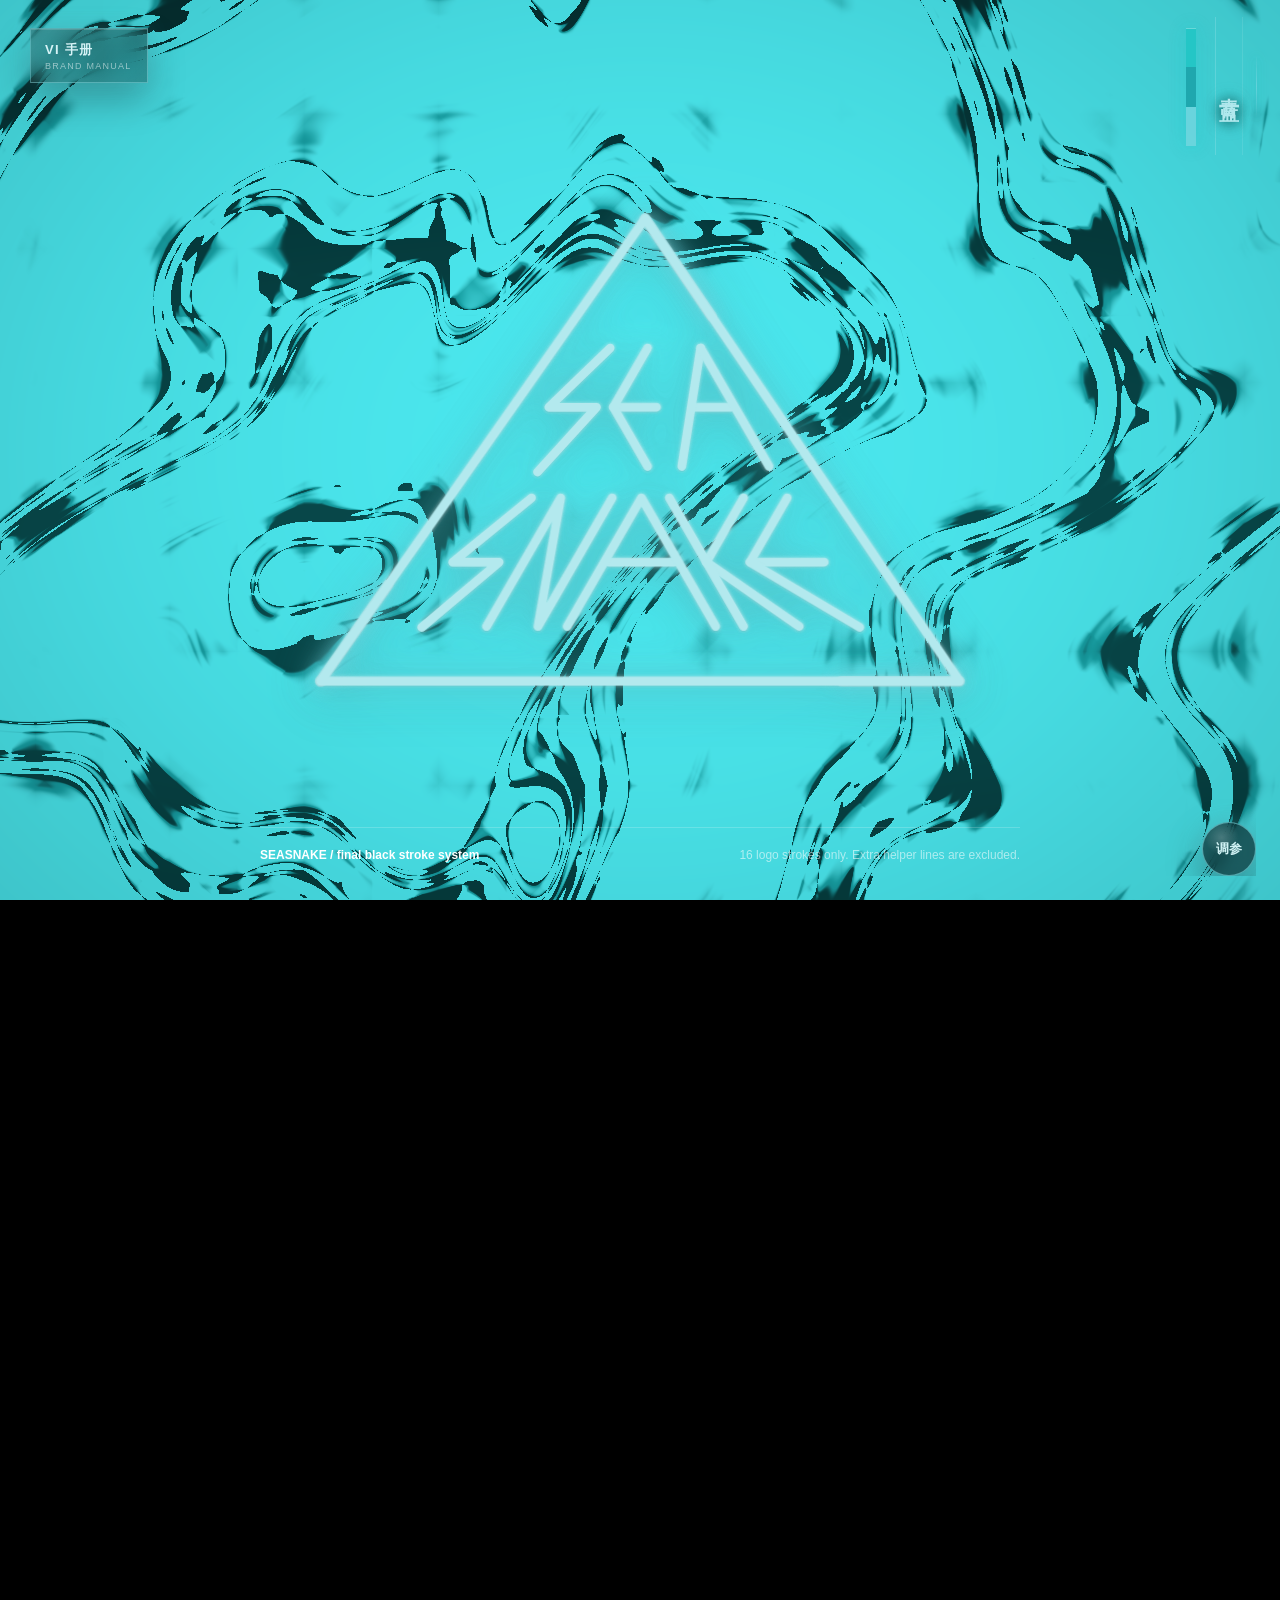
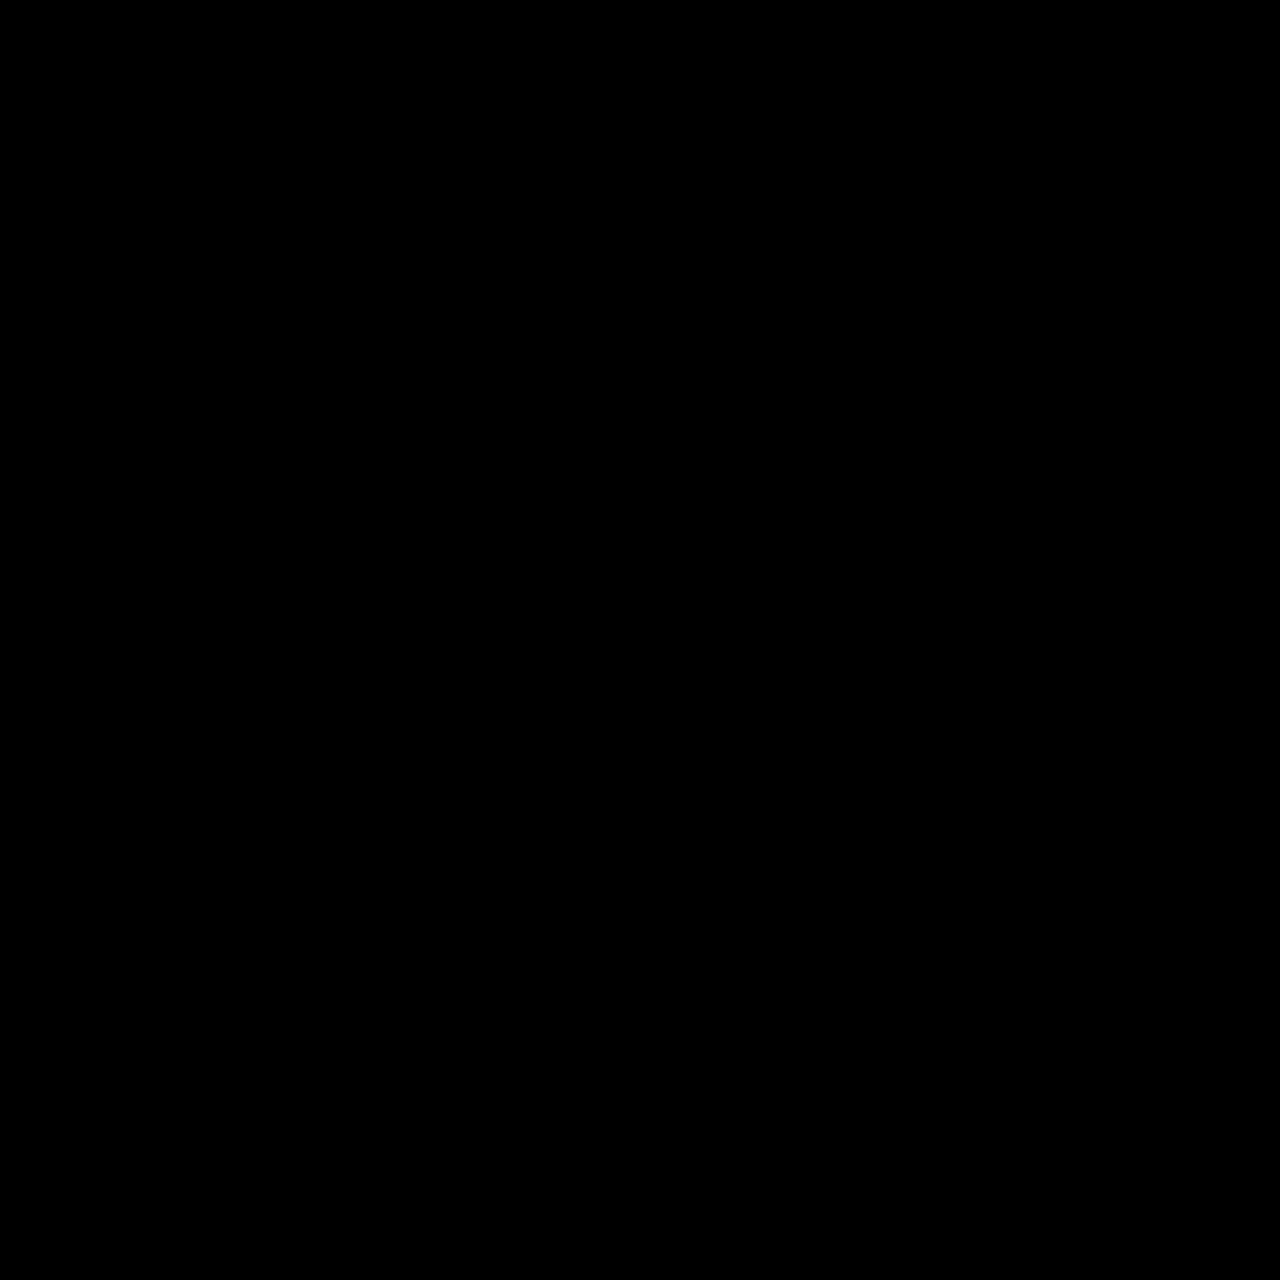
==== commit c12cbe50: "Update logo variant card and Pages entry" ====
--- a/docs/index.html
+++ b/docs/index.html
@@ -3,2583 +3,45 @@
   <head>
     <meta charset="utf-8" />
     <meta name="viewport" content="width=device-width, initial-scale=1" />
-    <title>SEASNAKE VI System</title>
+    <title>SEASNAKE</title>
+    <meta http-equiv="refresh" content="0; url=seasnake-logo-preview.html?from=vi" />
+    <link rel="canonical" href="seasnake-logo-preview.html?from=vi" />
     <style>
       :root {
         color-scheme: dark;
+        --paper: #fbfbf5;
         --ink: #070909;
-        --black: #030605;
-        --panel: #0b1110;
-        --panel-soft: #111918;
-        --paper: #fbfbf5;
-        --paper-soft: #eff1e7;
-        --text: #f7f8ee;
-        --muted: rgba(247, 248, 238, .66);
-        --muted-strong: rgba(247, 248, 238, .82);
-        --line: rgba(247, 248, 238, .18);
-        --line-dark: rgba(7, 9, 9, .15);
-        --cyan-a: #22c6c5;
-        --cyan-b: #1da4ab;
-        --cyan-c: #6dd5de;
-        --cyan-glow: rgba(34, 198, 197, .28);
-        --bamboo-a: #d9f01a;
-        --bamboo-b: #bcc94e;
-        --bamboo-c: #e2f072;
-        --bamboo-glow: rgba(217, 240, 26, .28);
-        --red-a: #f1265f;
-        --red-b: #c41f4d;
-        --red-c: #f26089;
-        --red-glow: rgba(241, 38, 95, .28);
-        --accent-a: #22c6c5;
-        --accent-b: #1da4ab;
-        --accent-c: #6dd5de;
-        --accent-glow: rgba(34, 198, 197, .28);
-        --acid-a: #d9f01a;
-        --acid-b: #bcc94e;
-        --acid-c: #e2f072;
-        --rose-a: #f1265f;
-        --rose-b: #c41f4d;
-        --rose-c: #f26089;
-        --serpent-fill: #fbfbf5;
+        --accent: #22c6c5;
       }
 
       * {
         box-sizing: border-box;
       }
 
-      html {
-        scroll-behavior: smooth;
-      }
-
       body {
+        min-height: 100vh;
         margin: 0;
-        overflow-x: hidden;
-        color: var(--text);
-        background:
-          radial-gradient(circle at 18% 0%, rgba(217, 240, 26, .13), transparent 23vw),
-          radial-gradient(circle at 82% 12%, rgba(241, 38, 95, .12), transparent 28vw),
-          radial-gradient(circle at 50% -8%, rgba(34, 198, 197, .2), transparent 38vw),
-          linear-gradient(180deg, rgba(255, 255, 255, .06), transparent 520px),
-          var(--black);
-        font-family: Inter, Arial, "PingFang SC", "Microsoft YaHei", sans-serif;
-      }
-
-      body[data-mode="light"] {
-        color-scheme: light;
-        --ink: #070909;
-        --black: #f5f5ed;
-        --panel: #fbfbf5;
-        --panel-soft: #eceee5;
-        --paper: #fbfbf5;
-        --paper-soft: #eef0e8;
-        --text: #080b0a;
-        --muted: rgba(7, 9, 9, .62);
-        --muted-strong: rgba(7, 9, 9, .78);
-        --line: rgba(7, 9, 9, .16);
-        --line-dark: rgba(7, 9, 9, .14);
-        background:
-          radial-gradient(circle at 18% 0%, color-mix(in srgb, var(--accent-a) 18%, transparent), transparent 24vw),
-          radial-gradient(circle at 82% 12%, color-mix(in srgb, var(--accent-c) 15%, transparent), transparent 30vw),
-          linear-gradient(180deg, rgba(255, 255, 255, .88), transparent 560px),
-          var(--black);
-      }
-
-      body::before {
-        content: "";
-        position: fixed;
-        inset: 0;
-        z-index: -1;
-        pointer-events: none;
-        background:
-          linear-gradient(90deg, rgba(255, 255, 255, .035) 1px, transparent 1px),
-          linear-gradient(180deg, rgba(255, 255, 255, .03) 1px, transparent 1px);
-        background-size: 120px 120px;
-        mask-image: linear-gradient(180deg, rgba(0, 0, 0, .8), transparent 70%);
-      }
-
-      svg {
-        display: block;
-      }
-
-      button {
-        font: inherit;
-      }
-
-      .asset-defs {
-        position: absolute;
-        width: 0;
-        height: 0;
-        overflow: hidden;
-      }
-
-      .page {
-        width: min(1440px, calc(100% - 48px));
-        margin: 0 auto;
-        padding: 38px 0 92px;
-      }
-
-      .nav {
-        display: grid;
-        grid-template-columns: minmax(0, 1fr) auto;
-        align-items: start;
-        gap: 22px 28px;
-        min-width: 0;
-        margin-bottom: 34px;
-        position: sticky;
-        top: 0;
-        z-index: 10;
-        padding: 14px 0 18px;
-        backdrop-filter: blur(18px);
-      }
-
-      .brand-mini {
-        display: flex;
-        align-items: center;
-        justify-self: start;
-        gap: 18px;
-        min-width: 0;
-        transform: translateX(clamp(-10px, -1vw, -3px));
-      }
-
-      .mini-mark {
-        width: 44px;
-        height: 44px;
-        color: var(--accent-a);
-      }
-
-      .mini-serpent {
-        width: 48px;
-        height: 48px;
-        color: var(--accent-a);
-        overflow: hidden;
-      }
-
-      .brand-copy {
-        min-width: 0;
-        display: flex;
-        align-items: center;
-      }
-
-      .brand-wordmark {
-        width: 210px;
-        height: 46px;
-        color: var(--text);
-      }
-
-      .nav-controls {
-        grid-column: 1 / -1;
-        display: flex;
-        align-items: center;
-        justify-content: flex-end;
-        gap: 14px;
-        min-width: 0;
-        flex-wrap: wrap;
-      }
-
-      .theme-switcher {
-        display: flex;
-        flex: 0 1 760px;
-        width: min(760px, 100%);
-        height: auto;
-        min-height: 58px;
-        align-self: start;
-        gap: 8px;
-        align-items: center;
-        padding: 6px;
-        border: 1px solid var(--line);
-        background:
-          linear-gradient(180deg, rgba(255, 255, 255, .08), rgba(255, 255, 255, .025)),
-          rgba(3, 6, 5, .72);
-        box-shadow: 0 18px 50px rgba(0, 0, 0, .18);
-      }
-
-      .mode-switcher {
-        display: flex;
-        align-items: center;
-        align-self: start;
-        gap: 4px;
-        padding: 4px;
-        border: 1px solid var(--line);
-        background:
-          linear-gradient(180deg, rgba(255, 255, 255, .07), rgba(255, 255, 255, .02)),
-          rgba(3, 6, 5, .45);
-        box-shadow: 0 18px 50px rgba(0, 0, 0, .14);
-      }
-
-      .theme-button,
-      .mode-button {
-        min-width: 88px;
-        border: 0;
-        color: rgba(255, 255, 255, .72);
-        background: transparent;
-        padding: 10px 14px;
-        cursor: pointer;
-        letter-spacing: .08em;
-        text-decoration: none;
-        text-align: center;
-      }
-
-      .theme-button[aria-pressed="true"] {
-        color: var(--black);
-        background:
-          linear-gradient(90deg, var(--accent-a), var(--accent-b), var(--accent-c));
-      }
-
-      .mode-button {
-        min-width: 46px;
-        width: 46px;
-        height: 46px;
         display: grid;
         place-items: center;
-        padding: 0;
-        color: var(--muted-strong);
-      }
-
-      .mode-button svg {
-        width: 20px;
-        height: 20px;
-        fill: none;
-        stroke: currentColor;
-        stroke-width: 2;
-        stroke-linecap: round;
-        stroke-linejoin: round;
-      }
-
-      .mode-button[aria-pressed="true"] {
-        color: var(--black);
-        background: var(--text);
-      }
-
-      .motion-logo-link {
-        position: relative;
-        grid-column: 2;
-        grid-row: 1;
-        justify-self: end;
-        width: 64px;
-        height: 58px;
-        display: grid;
-        place-items: center;
-        border: 0;
-        color: var(--text);
-        background: transparent;
-        text-decoration: none;
-        transition: color .25s ease, transform .25s ease;
-      }
-
-      .motion-logo-link::before {
-        content: "";
-        position: absolute;
-        inset: 4px 7px;
-        clip-path: polygon(50% 4%, 98% 94%, 2% 94%);
+        color: var(--paper);
         background:
-          radial-gradient(circle at 50% 46%, color-mix(in srgb, var(--accent-a) 42%, transparent), transparent 58%),
-          linear-gradient(135deg, color-mix(in srgb, var(--accent-a) 18%, transparent), transparent);
-        opacity: .42;
-        transition: opacity .25s ease, transform .25s ease;
-      }
-
-      .motion-logo-link:hover {
-        color: color-mix(in srgb, var(--text) 72%, var(--accent-a));
-        transform: translateY(-1px);
-      }
-
-      .motion-logo-link:hover::before {
-        opacity: .68;
-        transform: scale(1.05);
-      }
-
-      .motion-logo {
-        position: relative;
-        width: 48px;
-        height: 38px;
-        filter: drop-shadow(0 0 12px color-mix(in srgb, var(--accent-a) 45%, transparent));
-      }
-
-      body[data-mode="light"] .theme-switcher {
-        border-color: rgba(7, 9, 9, .13);
-        background:
-          linear-gradient(180deg, rgba(255, 255, 255, .86), rgba(255, 255, 255, .62)),
-          color-mix(in srgb, var(--accent-a) 9%, var(--paper));
-        box-shadow: 0 16px 44px rgba(7, 9, 9, .08);
-      }
-
-      body[data-mode="light"] .theme-button,
-      body[data-mode="light"] .mode-button {
-        color: rgba(7, 9, 9, .56);
-      }
-
-      body[data-mode="light"] .theme-button[aria-pressed="true"] {
-        color: #fbfbf5;
-        text-shadow: 0 1px 12px rgba(7, 9, 9, .18);
-      }
-
-      body[data-mode="light"] .mode-switcher {
-        border-color: rgba(7, 9, 9, .14);
-        background:
-          linear-gradient(180deg, rgba(255, 255, 255, .78), rgba(255, 255, 255, .52)),
-          rgba(251, 251, 245, .72);
-        box-shadow: 0 16px 44px rgba(7, 9, 9, .08);
-      }
-
-      body[data-mode="light"] .mode-button[aria-pressed="true"] {
-        color: #fbfbf5;
-        background:
-          linear-gradient(135deg, #101716, #243534);
-      }
-
-      body[data-mode="light"] .motion-logo-link {
-        color: var(--ink);
-      }
-
-      body[data-mode="light"] .motion-logo-link::before {
-        background:
-          radial-gradient(circle at 50% 46%, color-mix(in srgb, var(--accent-a) 28%, transparent), transparent 58%),
-          linear-gradient(135deg, color-mix(in srgb, var(--accent-a) 13%, transparent), transparent);
-        opacity: .58;
-      }
-
-      .eyebrow {
-        display: inline-flex;
-        align-items: center;
-        gap: 10px;
-        color: var(--muted-strong);
-        font-size: 12px;
-        font-weight: 800;
-        letter-spacing: .24em;
-        text-transform: uppercase;
-      }
-
-      .eyebrow::before {
-        content: "";
-        width: 44px;
-        height: 2px;
-        background: linear-gradient(90deg, var(--acid-a), var(--accent-a), var(--rose-a));
-      }
-
-      .hero {
-        display: grid;
-        grid-template-columns: minmax(360px, .82fr) minmax(0, 1fr);
-        gap: 32px;
-        align-items: stretch;
-        min-height: 520px;
-      }
-
-      .hero-symbol-panel {
-        position: relative;
-        min-height: 520px;
-        overflow: hidden;
-        border: 1px solid var(--line);
-        background:
-          radial-gradient(circle at 17% 18%, var(--accent-glow), transparent 29%),
-          radial-gradient(circle at 72% 76%, rgba(217, 240, 26, .1), transparent 30%),
-          linear-gradient(135deg, rgba(255, 255, 255, .09), rgba(255, 255, 255, .018) 58%),
-          rgba(255, 255, 255, .035);
-      }
-
-      .hero-symbol-panel::after {
-        content: "";
-        position: absolute;
-        inset: 0;
-        pointer-events: none;
-        border: 1px solid rgba(255, 255, 255, .055);
-        background:
-          linear-gradient(90deg, transparent 0 49.8%, rgba(255, 255, 255, .055) 50%, transparent 50.2%),
-          linear-gradient(180deg, transparent 0 49.8%, rgba(255, 255, 255, .045) 50%, transparent 50.2%);
-        opacity: .74;
-      }
-
-      .hero-snake-corner {
-        position: absolute;
-        left: 34px;
-        top: 34px;
-        width: 126px;
-        color: var(--text);
-        filter: drop-shadow(0 18px 36px var(--accent-glow));
-      }
-
-      .hero-intro-triangle {
-        position: absolute;
-        right: -92px;
-        bottom: -74px;
-        width: min(500px, 90%);
-        color: var(--text);
-        opacity: .12;
-      }
-
-      .hero-panel-wordmark {
-        position: absolute;
-        left: 34px;
-        top: auto;
-        bottom: 36px;
-        width: min(620px, calc(100% - 68px));
-        height: auto;
-        overflow: hidden;
-        color: var(--text);
-      }
-
-      .manual-arrival {
-        position: fixed;
-        inset: 0;
-        z-index: 20;
-        display: grid;
-        place-items: center;
-        color: var(--text);
-        background:
-          radial-gradient(circle at 50% 46%, var(--accent-glow), transparent 35%),
-          rgba(5, 6, 6, 0.92);
-        opacity: 0;
-        pointer-events: none;
-      }
-
-      .manual-arrival::before {
-        content: "";
-        position: absolute;
-        inset: 0;
-        background:
-          linear-gradient(90deg, transparent 0 22%, color-mix(in srgb, var(--accent-c) 18%, transparent) 50%, transparent 78%),
-          linear-gradient(180deg, transparent 0 42%, rgba(251, 251, 245, .08) 50%, transparent 58%);
-        opacity: 0;
-        transform: translateX(-16%);
-      }
-
-      .manual-arrival svg {
-        position: relative;
-        z-index: 1;
-        color: currentColor;
-        filter:
-          drop-shadow(0 0 24px var(--accent-glow))
-          drop-shadow(0 24px 64px rgba(0, 0, 0, .48));
-      }
-
-      .manual-arrival-lockup {
-        position: relative;
-        width: min(520px, 76vw);
-        min-height: min(430px, 62vw);
-        display: grid;
-        place-items: center;
-      }
-
-      .manual-arrival .logo-triangle {
-        width: min(460px, 70vw);
-      }
-
-      .manual-arrival .frame-line,
-      .manual-arrival .mark-line {
-        stroke-dasharray: 1;
-        stroke-dashoffset: 1;
-      }
-
-      .manual-arrival-label {
-        position: relative;
-        z-index: 1;
-        margin-top: -38px;
-        color: rgba(247, 248, 238, .66);
-        font-size: 12px;
-        font-weight: 700;
-        letter-spacing: .22em;
-        text-align: center;
-        opacity: 0;
-      }
-
-      body.is-manual-arriving {
-        overflow: hidden;
-      }
-
-      body.is-manual-arriving .page {
-        animation: manualPageArrive 1120ms cubic-bezier(.18, .82, .2, 1) both;
-      }
-
-      body.is-manual-arriving .manual-arrival {
-        pointer-events: auto;
-        animation: manualArrivalOverlay 2440ms cubic-bezier(.18, .82, .2, 1) both;
-      }
-
-      body.is-manual-arriving .manual-arrival::before {
-        animation: manualArrivalBeam 860ms cubic-bezier(.18, .82, .2, 1) 80ms both;
-      }
-
-      body.is-manual-arriving .manual-arrival .frame-line,
-      body.is-manual-arriving .manual-arrival .mark-line {
-        animation: manualArrivalDraw 860ms cubic-bezier(.18, .82, .2, 1) var(--arrival-delay, 0ms) both;
-      }
-
-      body.is-manual-arriving .manual-arrival-label {
-        animation: manualArrivalLabel 560ms ease 430ms both;
-      }
-
-      .side-copy {
-        display: flex;
-        flex-direction: column;
-        justify-content: space-between;
-        padding: 38px;
-        border: 1px solid var(--line);
-        background:
-          radial-gradient(circle at 88% 8%, color-mix(in srgb, var(--accent-a) 20%, transparent), transparent 28%),
-          radial-gradient(circle at 15% 12%, color-mix(in srgb, var(--accent-c) 12%, transparent), transparent 30%),
-          linear-gradient(180deg, rgba(255, 255, 255, .08), rgba(255, 255, 255, .025)),
-          rgba(255, 255, 255, .035);
-      }
-
-      h1,
-      h2,
-      h3,
-      p {
-        margin: 0;
-      }
-
-      h1 {
-        max-width: 9em;
-        font-size: clamp(44px, 6.6vw, 88px);
-        line-height: .92;
-        letter-spacing: 0;
-      }
-
-      .lead {
-        margin-top: 22px;
-        color: var(--muted);
-        font-size: 16px;
-        line-height: 1.75;
-      }
-
-      .hero-notes {
-        display: grid;
-        gap: 16px;
-        margin-top: 36px;
-      }
-
-      .note {
-        padding-top: 16px;
-        border-top: 1px solid var(--line);
-      }
-
-      .note strong {
-        display: block;
-        font-size: 15px;
-      }
-
-      .note span {
-        display: block;
-        margin-top: 6px;
-        color: var(--muted);
-        font-size: 13px;
-        line-height: 1.55;
-      }
-
-      .section {
-        margin-top: 76px;
-      }
-
-      .section-head {
-        display: flex;
-        justify-content: space-between;
-        align-items: end;
-        gap: 28px;
-        margin-bottom: 22px;
-        padding-bottom: 18px;
-        border-bottom: 1px solid var(--line);
-      }
-
-      .section-head h2 {
-        font-size: clamp(26px, 3.8vw, 48px);
-        line-height: 1;
-      }
-
-      .section-head p {
-        max-width: 520px;
-        color: var(--muted);
-        font-size: 14px;
-        line-height: 1.7;
-      }
-
-      .mark-system {
-        display: grid;
-        grid-template-columns: 1fr 1fr;
-        gap: 18px;
-      }
-
-      .specimen {
-        min-height: 420px;
-        border: 1px solid var(--line);
-        background: var(--paper);
-        color: var(--ink);
-        padding: 28px;
-        position: relative;
-        overflow: hidden;
-      }
-
-      .specimen.dark {
-        background:
-          radial-gradient(circle at 48% 20%, var(--accent-glow), transparent 42%),
-          linear-gradient(180deg, rgba(255, 255, 255, .06), rgba(255, 255, 255, .015)),
-          #070a09;
-        color: var(--text);
-      }
-
-      .specimen-title {
-        display: flex;
-        justify-content: space-between;
-        gap: 16px;
-        margin-bottom: 22px;
-        color: currentColor;
-        font-size: 13px;
-        letter-spacing: .06em;
-        text-transform: uppercase;
-      }
-
-      .specimen .symbol {
-        width: min(430px, 92%);
-        margin: 16px auto 0;
-      }
-
-      .symbol {
-        color: currentColor;
-      }
-
-      .symbol .snake-outer,
-      .symbol .head,
-      .symbol .eye,
-      .symbol .mouth,
-      .symbol .tongue {
-        color: currentColor;
-      }
-
-      .symbol .snake-inner {
-        stroke: var(--serpent-fill);
-      }
-
-      .symbol .scale {
-        fill: var(--accent-a);
-      }
-
-      .scale {
-        fill: var(--accent-a);
-      }
-
-      .iris {
-        fill: var(--accent-a);
-      }
-
-      .pupil {
-        fill: currentColor;
-      }
-
-      .specimen.dark .snake-inner {
-        stroke: #080a0a;
-      }
-
-      .specimen.dark .scale {
-        fill: var(--accent-c);
-      }
-
-      .icon-rules {
-        display: grid;
-        grid-template-columns: repeat(3, 1fr);
-        gap: 12px;
-        margin-top: 24px;
-      }
-
-      .rule {
-        min-height: 96px;
-        padding: 16px;
-        border: 1px solid var(--line-dark);
-        color: rgba(7, 9, 9, .72);
-        font-size: 13px;
-        line-height: 1.6;
-      }
-
-      .rule b {
-        display: block;
-        margin-bottom: 6px;
-        color: var(--ink);
-      }
-
-      .specimen.dark .rule {
-        border-color: var(--line);
-        color: var(--muted);
-      }
-
-      .specimen.dark .rule b {
-        color: var(--text);
-      }
-
-      body[data-mode="light"] .specimen.dark {
-        color: #f7f8ee;
-        border-color: rgba(7, 9, 9, .16);
-        background:
-          radial-gradient(circle at 48% 22%, color-mix(in srgb, var(--accent-a) 26%, transparent), transparent 44%),
-          linear-gradient(180deg, rgba(255, 255, 255, .08), rgba(255, 255, 255, .018)),
-          #102230;
-        box-shadow: inset 0 0 0 1px rgba(247, 248, 238, .035);
-      }
-
-      body[data-mode="light"] .specimen.dark .specimen-title {
-        color: rgba(247, 248, 238, .78);
-      }
-
-      body[data-mode="light"] .specimen.dark .rule {
-        border-color: rgba(247, 248, 238, .16);
-        background: rgba(247, 248, 238, .035);
-        color: rgba(247, 248, 238, .68);
-      }
-
-      body[data-mode="light"] .specimen.dark .rule b {
-        color: rgba(247, 248, 238, .9);
-      }
-
-      body[data-mode="light"] .specimen.dark .snake-inner {
-        stroke: #102230;
-      }
-
-      .lockup-grid {
-        display: grid;
-        grid-template-columns: repeat(6, 1fr);
-        gap: 18px;
-      }
-
-      .lockup {
-        min-height: 280px;
-        display: flex;
-        flex-direction: column;
-        justify-content: space-between;
-        gap: 20px;
-        padding: 20px;
-        border: 1px solid var(--line);
-        background: rgba(255, 255, 255, .045);
-      }
-
-      .lockup.large {
-        grid-column: span 3;
-      }
-
-      .lockup.medium {
-        grid-column: span 2;
-      }
-
-      .lockup.small {
-        grid-column: span 1;
-      }
-
-      .logo-canvas {
-        flex: 1;
-        display: grid;
-        place-items: center;
-        min-height: 190px;
-        overflow: hidden;
-        background:
-          linear-gradient(90deg, transparent 49.85%, rgba(255, 255, 255, .07) 50%, transparent 50.15%),
-          linear-gradient(0deg, transparent 49.85%, rgba(255, 255, 255, .07) 50%, transparent 50.15%);
-      }
-
-      .logo-canvas.paper {
-        background:
-          linear-gradient(90deg, transparent 49.85%, rgba(7, 9, 9, .06) 50%, transparent 50.15%),
-          linear-gradient(0deg, transparent 49.85%, rgba(7, 9, 9, .06) 50%, transparent 50.15%),
-          var(--paper);
-        color: var(--ink);
-      }
-
-      .logo-triangle {
-        width: min(92%, 420px);
-        color: currentColor;
-      }
-
-      .serpent-ai-mark {
-        width: min(78%, 280px);
-        color: currentColor;
-        overflow: visible;
-      }
-
-      .hero-symbol-panel .hero-snake-corner {
-        width: 112px;
-      }
-
-      .wordmark-horizontal-ai {
-        color: currentColor;
-        overflow: visible;
-      }
-
-      .serpent-ai-mark .serpent-line,
-      .serpent-horizontal-lockup .serpent-line,
-      .serpent-stage .serpent-line {
-        fill: none;
-        stroke: currentColor;
-        stroke-width: 32;
-        stroke-linecap: round;
-        stroke-linejoin: round;
-      }
-
-      .serpent-ai-mark .serpent-core {
-        stroke-width: 32;
-      }
-
-      .serpent-ai-mark .serpent-detail {
-        stroke-width: 32;
-      }
-
-      .serpent-ai-mark .serpent-frame {
-        stroke-width: 32;
-      }
-
-      .serpent-ai-mark .serpent-flow {
-        stroke-width: 32;
-      }
-
-      .logo-triangle .frame-line,
-      .logo-triangle .mark-line,
-      .wordmark-only .mark-line,
-      .wordmark-horizontal-ai .mark-line {
-        fill: none;
-        stroke: currentColor;
-        stroke-linecap: round;
-        stroke-linejoin: round;
-      }
-
-      .logo-triangle .frame-line {
-        stroke-width: 9.6;
-      }
-
-      .logo-triangle .mark-line,
-      .wordmark-only .mark-line,
-      .wordmark-horizontal-ai .mark-line {
-        stroke-width: 9.6;
-      }
-
-      .wordmark-horizontal-ai .mark-line {
-        stroke-width: 12.6;
-        stroke-linecap: butt;
-        stroke-linejoin: miter;
-        stroke-miterlimit: 3.2;
-      }
-
-      .horizontal-lockup {
-        width: min(96%, 640px);
-        color: currentColor;
-      }
-
-      .stacked-lockup {
-        width: min(82%, 360px);
-        color: currentColor;
-      }
-
-      .horizontal-lockup .snake-inner {
-        stroke: var(--paper);
-      }
-
-      .horizontal-lockup .word-line,
-      .horizontal-lockup .rule-line {
-        fill: none;
-        stroke: currentColor;
-        stroke-width: 10;
-        stroke-linecap: round;
-        stroke-linejoin: round;
-      }
-
-      .vertical-lockup {
-        width: min(82%, 360px);
-      }
-
-      .icon-only {
-        width: min(78%, 230px);
-      }
-
-      .one-row {
-        width: min(92%, 680px);
-        max-height: 150px;
-      }
-
-      .serpent-stage {
-        position: relative;
-        min-height: 305px;
-        display: grid;
-        place-items: center;
-        overflow: hidden;
-      }
-
-      .serpent-stage .context-triangle {
-        position: absolute;
-        width: min(440px, 92%);
-        color: currentColor;
-        opacity: .12;
-      }
-
-      .serpent-stage .serpent-ai-mark {
-        position: relative;
-        z-index: 1;
-        width: min(310px, 72%);
-      }
-
-      .serpent-system .specimen.dark .context-triangle {
-        opacity: .2;
-      }
-
-      .serpent-horizontal-lockup {
-        width: min(96%, 640px);
-        color: currentColor;
-      }
-
-      .lockup-label {
-        display: flex;
-        justify-content: space-between;
-        gap: 14px;
-        color: var(--muted);
-        font-size: 12px;
-        line-height: 1.45;
-      }
-
-      .lockup-label b {
-        color: var(--text);
-        font-size: 13px;
-      }
-
-      .color-strip {
-        display: grid;
-        grid-template-columns: repeat(3, 1fr);
-        gap: 18px;
-      }
-
-      .palette {
-        border: 1px solid var(--line);
-        background: rgba(255, 255, 255, .045);
-        overflow: hidden;
-      }
-
-      .palette-top {
-        display: grid;
-        grid-template-columns: repeat(3, 1fr);
-        height: 150px;
-      }
-
-      .palette-top span {
-        display: block;
-      }
-
-      .palette-copy {
-        padding: 18px;
-      }
-
-      .palette-copy h3 {
-        font-size: 20px;
+          radial-gradient(circle at 50% 38%, rgba(34, 198, 197, .18), transparent 34vw),
+          var(--ink);
+        font: 600 14px/1.4 Inter, Arial, "PingFang SC", "Microsoft YaHei", sans-serif;
         letter-spacing: .08em;
       }
 
-      .palette-copy p {
-        margin-top: 8px;
-        color: var(--muted);
-        font-size: 13px;
-        line-height: 1.55;
+      a {
+        color: inherit;
+        text-decoration-color: color-mix(in srgb, var(--accent) 72%, transparent);
+        text-underline-offset: 6px;
       }
-
-      .hex-list {
-        display: grid;
-        gap: 6px;
-        margin-top: 14px;
-        color: rgba(255, 255, 255, .74);
-        font-family: "SFMono-Regular", Consolas, monospace;
-        font-size: 12px;
-      }
-
-      .lore-stack {
-        display: grid;
-        gap: 16px;
-      }
-
-      .lore-card {
-        --snake-color: var(--accent-a);
-        --snake-glow: var(--accent-glow);
-        display: grid;
-        grid-template-columns: 190px minmax(0, 1fr) minmax(240px, .55fr);
-        gap: 24px;
-        align-items: center;
-        min-height: 210px;
-        border: 1px solid color-mix(in srgb, var(--snake-color) 36%, var(--line));
-        background:
-          radial-gradient(circle at 10% 48%, color-mix(in srgb, var(--snake-color) 24%, transparent), transparent 32%),
-          linear-gradient(115deg, rgba(255, 255, 255, .075), rgba(255, 255, 255, .018)),
-          rgba(255, 255, 255, .035);
-        padding: 24px;
-        color: var(--text);
-      }
-
-      .lore-card[data-snake="bamboo"] {
-        --snake-color: var(--bamboo-a);
-        --snake-glow: var(--bamboo-glow);
-      }
-
-      .lore-card[data-snake="red"] {
-        --snake-color: var(--red-a);
-        --snake-glow: var(--red-glow);
-      }
-
-      .lore-card[data-snake="blue"] {
-        --snake-color: var(--cyan-a);
-        --snake-glow: var(--cyan-glow);
-      }
-
-      .lore-mark {
-        display: grid;
-        place-items: center;
-        min-height: 160px;
-        border: 1px solid color-mix(in srgb, var(--snake-color) 35%, transparent);
-        background:
-          radial-gradient(circle, color-mix(in srgb, var(--snake-color) 24%, transparent), transparent 62%),
-          rgba(3, 6, 5, .35);
-      }
-
-      .lore-mark svg {
-        width: 126px;
-        color: var(--snake-color);
-        filter: drop-shadow(0 0 24px var(--snake-glow));
-      }
-
-      body[data-mode="light"] .lore-card {
-        color: var(--ink);
-        border-color: color-mix(in srgb, var(--snake-color) 34%, rgba(7, 9, 9, .12));
-        background:
-          radial-gradient(circle at 12% 42%, color-mix(in srgb, var(--snake-color) 13%, transparent), transparent 34%),
-          linear-gradient(112deg, rgba(255, 255, 255, .82), rgba(255, 255, 255, .52)),
-          color-mix(in srgb, var(--snake-color) 5%, var(--paper));
-      }
-
-      body[data-mode="light"] .lore-mark {
-        border-color: color-mix(in srgb, var(--snake-color) 36%, rgba(7, 9, 9, .12));
-        background:
-          radial-gradient(circle, color-mix(in srgb, var(--snake-color) 16%, transparent), transparent 63%),
-          rgba(255, 255, 255, .46);
-      }
-
-      body[data-mode="light"] .lore-copy p,
-      body[data-mode="light"] .lore-usage p {
-        color: rgba(7, 9, 9, .62);
-      }
-
-      body[data-mode="light"] .lore-usage b {
-        color: var(--ink);
-      }
-
-      .lore-copy small {
-        display: block;
-        color: var(--snake-color);
-        font-size: 12px;
-        font-weight: 800;
-        letter-spacing: .2em;
-        text-transform: uppercase;
-      }
-
-      .lore-copy h3 {
-        margin-top: 8px;
-        font-size: clamp(28px, 4vw, 48px);
-        line-height: 1;
-      }
-
-      .lore-copy p,
-      .lore-usage p {
-        margin-top: 12px;
-        color: var(--muted);
-        font-size: 14px;
-        line-height: 1.75;
-      }
-
-      .lore-usage {
-        padding-left: 22px;
-        border-left: 1px solid color-mix(in srgb, var(--snake-color) 48%, transparent);
-      }
-
-      .lore-usage b {
-        display: block;
-        color: var(--text);
-        font-size: 14px;
-        letter-spacing: .08em;
-      }
-
-      .size-matrix {
-        display: grid;
-        gap: 16px;
-      }
-
-      .size-row {
-        display: grid;
-        grid-template-columns: 220px minmax(0, 1fr);
-        gap: 24px;
-        align-items: center;
-        border: 1px solid var(--line);
-        background:
-          linear-gradient(90deg, rgba(255, 255, 255, .07), rgba(255, 255, 255, .02)),
-          rgba(255, 255, 255, .035);
-        padding: 22px;
-      }
-
-      .size-row header b {
-        display: block;
-        font-size: 18px;
-      }
-
-      .size-row header span {
-        display: block;
-        margin-top: 8px;
-        color: var(--muted);
-        font-size: 13px;
-        line-height: 1.55;
-      }
-
-      .size-samples {
-        display: flex;
-        align-items: end;
-        justify-content: space-between;
-        gap: 22px;
-        min-width: 0;
-      }
-
-      .matrix-sample {
-        display: grid;
-        justify-items: center;
-        gap: 10px;
-        min-width: 70px;
-        color: var(--muted);
-        font-size: 12px;
-      }
-
-      .matrix-sample svg {
-        color: var(--text);
-      }
-
-      .matrix-sample .mark-128 {
-        width: 128px;
-      }
-
-      .matrix-sample .mark-96 {
-        width: 96px;
-      }
-
-      .matrix-sample .mark-64 {
-        width: 64px;
-      }
-
-      .matrix-sample .mark-40 {
-        width: 40px;
-      }
-
-      .matrix-sample .word-220 {
-        width: 220px;
-      }
-
-      .matrix-sample .word-164 {
-        width: 164px;
-      }
-
-      .matrix-sample .word-112 {
-        width: 112px;
-      }
-
-      .matrix-sample .word-76 {
-        width: 76px;
-      }
-
-      .standards-grid {
-        display: grid;
-        grid-template-columns: repeat(3, 1fr);
-        gap: 18px;
-        margin-top: 18px;
-      }
-
-      .standard-card {
-        border: 1px solid var(--line);
-        background: rgba(255, 255, 255, .045);
-        padding: 20px;
-      }
-
-      .standard-card b {
-        display: block;
-        font-size: 16px;
-      }
-
-      .standard-card span {
-        display: block;
-        margin-top: 8px;
-        color: var(--muted);
-        font-size: 13px;
-        line-height: 1.65;
-      }
-
-      .applications {
-        display: grid;
-        grid-template-columns: 1.15fr .85fr 1fr;
-        gap: 18px;
-      }
-
-      .application {
-        min-height: 270px;
-        border: 1px solid var(--line);
-        background: rgba(255, 255, 255, .045);
-        padding: 20px;
-        overflow: hidden;
-      }
-
-      .application h3 {
-        font-size: 16px;
-        letter-spacing: .04em;
-      }
-
-      .application p {
-        margin-top: 8px;
-        color: var(--muted);
-        font-size: 13px;
-        line-height: 1.55;
-      }
-
-      .business-card {
-        margin-top: 24px;
-        aspect-ratio: 1.72 / 1;
-        background: var(--paper);
-        color: var(--ink);
-        padding: 22px;
-        display: flex;
-        flex-direction: column;
-        justify-content: space-between;
-      }
-
-      .business-card .snake-card-mark {
-        width: 86px;
-      }
-
-      .business-card strong {
-        font-size: 18px;
-        letter-spacing: .06em;
-      }
-
-      .business-card span {
-        display: block;
-        margin-top: 6px;
-        color: rgba(7, 9, 9, .58);
-        font-size: 12px;
-      }
-
-      .avatar-grid {
-        display: grid;
-        grid-template-columns: repeat(2, 1fr);
-        gap: 14px;
-        margin-top: 22px;
-      }
-
-      .avatar {
-        aspect-ratio: 1;
-        display: grid;
-        place-items: center;
-        border: 1px solid var(--line);
-      }
-
-      .avatar svg {
-        width: 72%;
-      }
-
-      .avatar.paper {
-        background: var(--paper);
-        color: var(--ink);
-      }
-
-      .avatar.accent {
-        background: var(--accent-a);
-        color: var(--ink);
-      }
-
-      .banner {
-        position: relative;
-        margin-top: 22px;
-        height: 190px;
-        background: var(--paper);
-        overflow: hidden;
-        isolation: isolate;
-      }
-
-      .banner .wallpaper-snake {
-        position: absolute;
-        z-index: 0;
-        width: 360px;
-        color: var(--ink);
-        opacity: .13;
-      }
-
-      .banner .wallpaper-snake.left {
-        left: -162px;
-        top: -64px;
-        transform: rotate(-5deg);
-      }
-
-      .banner .wallpaper-snake.right {
-        right: -156px;
-        top: -48px;
-        transform: rotate(5deg);
-      }
-
-      .banner-word {
-        position: absolute;
-        z-index: 1;
-        left: 50%;
-        top: 50%;
-        width: min(330px, 54%);
-        transform: translate(-50%, -50%);
-        color: var(--ink);
-      }
-
-      .banner-serpent {
-        position: absolute;
-        z-index: 1;
-        right: 24px;
-        bottom: 16px;
-        width: 92px;
-        color: var(--ink);
-        opacity: .22;
-        transform: rotate(-7deg);
-      }
-
-      .clearspace {
-        display: grid;
-        grid-template-columns: 1fr 1fr;
-        gap: 18px;
-      }
-
-      .clear-card {
-        border: 1px solid var(--line);
-        background: rgba(255, 255, 255, .045);
-        padding: 20px;
-      }
-
-      .clear-demo {
-        position: relative;
-        min-height: 280px;
-        display: grid;
-        place-items: center;
-        background:
-          linear-gradient(90deg, rgba(255, 255, 255, .08) 1px, transparent 1px),
-          linear-gradient(0deg, rgba(255, 255, 255, .08) 1px, transparent 1px);
-        background-size: 36px 36px;
-      }
-
-      .safe-box {
-        position: absolute;
-        width: 56%;
-        aspect-ratio: 1;
-        border: 1px dashed var(--accent-a);
-      }
-
-      .clear-demo .symbol {
-        width: 34%;
-      }
-
-      .sizes {
-        display: flex;
-        align-items: end;
-        justify-content: center;
-        gap: 24px;
-        min-height: 280px;
-        padding-bottom: 26px;
-      }
-
-      .size-sample {
-        display: grid;
-        gap: 10px;
-        justify-items: center;
-        color: var(--muted);
-        font-size: 12px;
-      }
-
-      .size-sample svg {
-        color: var(--text);
-      }
-
-      .size-96 svg {
-        width: 96px;
-      }
-
-      .size-56 svg {
-        width: 56px;
-      }
-
-      .size-32 svg {
-        width: 32px;
-      }
-
-      .size-18 svg {
-        width: 18px;
-      }
-
-      .construction {
-        display: grid;
-        grid-template-columns: repeat(4, 1fr);
-        gap: 18px;
-      }
-
-      .construct-item {
-        min-height: 150px;
-        padding: 18px;
-        border: 1px solid var(--line);
-        background: rgba(255, 255, 255, .045);
-      }
-
-      .construct-item b {
-        display: block;
-        font-size: 14px;
-      }
-
-      .construct-item span {
-        display: block;
-        margin-top: 8px;
-        color: var(--muted);
-        font-size: 13px;
-        line-height: 1.6;
-      }
-
-      @media (max-width: 1100px) {
-        .nav {
-          grid-template-columns: minmax(0, 1fr) auto;
-          align-items: flex-start;
-          gap: 18px 18px;
-        }
-
-        .nav-controls {
-          display: grid;
-          grid-template-columns: minmax(0, 1fr) auto;
-          width: 100%;
-          align-items: start;
-          justify-content: stretch;
-        }
-
-        .theme-switcher {
-          width: 100%;
-          flex: none;
-        }
-
-        .hero,
-        .mark-system,
-        .applications,
-        .clearspace,
-        .lore-card,
-        .size-row,
-        .standards-grid {
-          grid-template-columns: 1fr;
-        }
-
-        .hero {
-          min-height: auto;
-        }
-
-        .hero-symbol-panel {
-          min-height: 360px;
-        }
-
-        .lockup.large,
-        .lockup.medium,
-        .lockup.small {
-          grid-column: span 3;
-        }
-
-        .construction,
-        .color-strip {
-          grid-template-columns: repeat(2, 1fr);
-        }
-
-        .size-samples {
-          justify-content: flex-start;
-          flex-wrap: wrap;
-        }
-      }
-
-      @media (max-width: 900px) {
-        .nav {
-          gap: 16px 14px;
-        }
-
-        .nav-controls {
-          grid-template-columns: minmax(0, 1fr);
-          gap: 10px;
-        }
-
-        .theme-switcher {
-          display: grid;
-          grid-template-columns: repeat(3, minmax(0, 1fr));
-          grid-column: 1;
-          min-height: 54px;
-        }
-
-        .mode-switcher {
-          grid-column: 1;
-          width: max-content;
-        }
-
-        .theme-button {
-          min-width: 0;
-        }
-
-        .hero-panel-wordmark {
-          width: calc(100% - 54px);
-          overflow: hidden;
-        }
-      }
-
-      @media (max-width: 720px) {
-        .page {
-          width: min(calc(100% - 28px), 1440px);
-          padding-top: 22px;
-        }
-
-        .nav {
-          grid-template-columns: minmax(0, 1fr) 52px;
-          gap: 14px 10px;
-          margin-bottom: 28px;
-          padding: 10px 0 14px;
-        }
-
-        .brand-mini {
-          gap: 12px;
-          align-self: center;
-          transform: translateX(-6px);
-        }
-
-        .mini-serpent {
-          width: 40px;
-          height: 40px;
-        }
-
-        .brand-wordmark {
-          width: clamp(152px, 48vw, 210px);
-          height: 40px;
-        }
-
-        .section-head {
-          align-items: flex-start;
-          flex-direction: column;
-        }
-
-        .nav-controls {
-          display: grid;
-          grid-template-columns: minmax(0, 1fr);
-          width: 100%;
-          align-items: start;
-          gap: 10px;
-        }
-
-        .theme-switcher {
-          display: grid;
-          grid-template-columns: repeat(3, minmax(0, 1fr));
-          grid-column: 1;
-          flex: none;
-          width: 100%;
-          min-height: 52px;
-          align-self: start;
-        }
-
-        .mode-switcher {
-          grid-column: 1;
-          align-self: flex-start;
-          width: max-content;
-        }
-
-        .theme-button,
-        .mode-button {
-          flex: 1;
-          min-width: 0;
-          padding-inline: 10px;
-        }
-
-        .motion-logo-link {
-          width: 52px;
-          height: 48px;
-        }
-
-        .motion-logo {
-          width: 42px;
-          height: 34px;
-        }
-
-        .hero {
-          min-height: auto;
-        }
-
-        .hero-symbol-panel {
-          min-height: 320px;
-        }
-
-        .hero-snake-corner {
-          width: 92px;
-        }
-
-        .hero-panel-wordmark {
-          left: 20px;
-          bottom: 24px;
-          width: calc(100% - 40px);
-          height: auto;
-        }
-
-        .side-copy {
-          padding: 24px;
-        }
-
-        .lockup-grid,
-        .construction,
-        .color-strip,
-        .icon-rules,
-        .standards-grid {
-          grid-template-columns: 1fr;
-        }
-
-        .lockup.large,
-        .lockup.medium,
-        .lockup.small {
-          grid-column: span 1;
-        }
-      }
-
-      @media (max-width: 480px) {
-        .page {
-          width: min(calc(100% - 20px), 1440px);
-        }
-
-        .nav {
-          grid-template-columns: minmax(0, 1fr) 46px;
-          gap: 12px 8px;
-        }
-
-        .brand-mini {
-          gap: 8px;
-          transform: translateX(-3px);
-        }
-
-        .mini-serpent {
-          width: 34px;
-          height: 34px;
-        }
-
-        .brand-wordmark {
-          width: clamp(124px, 46vw, 168px);
-          height: 34px;
-        }
-
-        .motion-logo-link {
-          width: 46px;
-          height: 42px;
-        }
-
-        .motion-logo {
-          width: 36px;
-          height: 30px;
-        }
-
-        .theme-switcher,
-        .mode-switcher {
-          padding: 4px;
-        }
-
-        .theme-switcher {
-          width: calc(100vw - 20px);
-          max-width: 100%;
-          min-height: 48px;
-          gap: 4px;
-        }
-
-        .theme-button,
-        .mode-button {
-          padding-inline: 6px;
-        }
-
-        .theme-button {
-          min-width: 0;
-          padding: 10px 8px;
-          font-size: 13px;
-          letter-spacing: .06em;
-        }
-
-        .mode-button {
-          width: 42px;
-          height: 42px;
-        }
-      }
-
-      @media (max-width: 560px) {
-        .page {
-          width: min(calc(100% - 28px), 1440px);
-        }
-
-        .nav {
-          grid-template-columns: 54px minmax(0, 1fr) 76px;
-          gap: 10px 8px;
-          padding: 10px 0 14px;
-        }
-
-        .brand-mini {
-          display: contents;
-          transform: none;
-        }
-
-        .mini-serpent {
-          grid-column: 1;
-          grid-row: 1;
-          width: 44px;
-          height: 44px;
-          align-self: center;
-          justify-self: start;
-          overflow: hidden;
-        }
-
-        .brand-copy {
-          grid-column: 2;
-          grid-row: 1;
-          justify-content: center;
-          justify-self: stretch;
-          min-width: 0;
-        }
-
-        .brand-wordmark {
-          width: clamp(176px, 50vw, 232px);
-          height: 44px;
-        }
-
-        .motion-logo-link {
-          grid-column: 3;
-          grid-row: 1;
-          width: 76px;
-          height: 60px;
-          justify-self: end;
-        }
-
-        .motion-logo-link::before {
-          inset: 1px 3px;
-        }
-
-        .motion-logo {
-          width: 68px;
-          height: 52px;
-        }
-
-        .nav-controls {
-          grid-column: 1 / -1;
-          grid-row: 2;
-          display: grid;
-          grid-template-columns: minmax(0, 1fr);
-          width: 100%;
-          gap: 10px;
-        }
-
-        .theme-switcher {
-          width: 100%;
-          max-width: 100%;
-          min-height: 52px;
-          display: grid;
-          grid-template-columns: repeat(3, minmax(0, 1fr));
-        }
-
-        .theme-button {
-          min-width: 0;
-          padding: 10px 6px;
-          letter-spacing: .04em;
-        }
-
-        .mode-switcher {
-          width: max-content;
-        }
-      }
-
-      @media (max-width: 380px) {
-        .page {
-          width: min(calc(100% - 20px), 1440px);
-        }
-
-        .nav {
-          grid-template-columns: 44px minmax(0, 1fr) 64px;
-          gap: 8px 6px;
-        }
-
-        .brand-mini {
-          display: contents;
-        }
-
-        .mini-serpent {
-          grid-column: 1;
-          grid-row: 1;
-          width: 38px;
-          height: 38px;
-        }
-
-        .brand-wordmark {
-          width: clamp(146px, 49vw, 176px);
-          height: 38px;
-        }
-
-        .motion-logo-link {
-          width: 64px;
-          height: 52px;
-        }
-
-        .motion-logo {
-          width: 58px;
-          height: 44px;
-        }
-      }
-
-      @media (min-width: 561px) and (max-width: 900px) {
-        .nav {
-          grid-template-columns: 58px minmax(0, 1fr) 86px;
-          align-items: center;
-          gap: 12px 10px;
-        }
-
-        .brand-mini {
-          display: contents;
-          transform: none;
-        }
-
-        .mini-serpent {
-          grid-column: 1;
-          grid-row: 1;
-          width: 48px;
-          height: 48px;
-          align-self: center;
-          justify-self: start;
-          overflow: hidden;
-        }
-
-        .brand-copy {
-          grid-column: 2;
-          grid-row: 1;
-          justify-content: center;
-          justify-self: stretch;
-          min-width: 0;
-        }
-
-        .brand-wordmark {
-          width: clamp(210px, 38vw, 288px);
-          height: 48px;
-        }
-
-        .motion-logo-link {
-          grid-column: 3;
-          grid-row: 1;
-          width: 86px;
-          height: 66px;
-          justify-self: end;
-        }
-
-        .motion-logo-link::before {
-          inset: 0 4px;
-        }
-
-        .motion-logo {
-          width: 76px;
-          height: 56px;
-        }
-
-        .nav-controls {
-          grid-column: 1 / -1;
-          grid-row: 2;
-          display: grid;
-          grid-template-columns: minmax(0, 1fr);
-          width: 100%;
-          gap: 10px;
-        }
-      }
-
-      @keyframes manualArrivalOverlay {
-        0% {
-          opacity: 1;
-        }
-
-        88% {
-          opacity: 1;
-        }
-
-        100% {
-          opacity: 0;
-          visibility: hidden;
-        }
-      }
-
-      @keyframes manualArrivalBeam {
-        from {
-          opacity: 0;
-          transform: translateX(-16%) scaleX(.72);
-        }
-
-        48% {
-          opacity: 1;
-        }
-
-        to {
-          opacity: .24;
-          transform: translateX(0) scaleX(1);
-        }
-      }
-
-      @keyframes manualArrivalDraw {
-        from {
-          stroke-dashoffset: 1;
-          opacity: 0;
-        }
-
-        20% {
-          opacity: 1;
-        }
-
-        to {
-          stroke-dashoffset: 0;
-          opacity: 1;
-        }
-      }
-
-      @keyframes manualArrivalLabel {
-        from {
-          opacity: 0;
-          transform: translateY(8px);
-        }
-
-        to {
-          opacity: 1;
-          transform: translateY(0);
-        }
-      }
-
-      @keyframes manualPageArrive {
-        from {
-          opacity: 0;
-          transform: translateY(22px);
-          filter: blur(4px);
-        }
-
-        to {
-          opacity: 1;
-          transform: translateY(0);
-          filter: blur(0);
-        }
-      }
-
     </style>
+    <script>
+      window.location.replace("seasnake-logo-preview.html?from=vi");
+    </script>
   </head>
   <body>
-    <script>
-      if (new URLSearchParams(window.location.search).get("from") === "preview") {
-        document.body.classList.add("is-manual-arriving");
-      }
-    </script>
-    <svg class="asset-defs" aria-hidden="true" focusable="false">
-      <symbol id="serpent-mark" viewBox="0 0 640 640">
-        <path class="snake-outer" d="M486 132 L352 228 L500 228 L354 354 L224 354 L348 444 L180 570" fill="none" stroke="currentColor" stroke-width="56" stroke-linecap="round" stroke-linejoin="round" />
-        <path class="snake-inner" d="M486 132 L352 228 L500 228 L354 354 L224 354 L348 444 L180 570" fill="none" stroke="var(--serpent-fill)" stroke-width="30" stroke-linecap="round" stroke-linejoin="round" />
-        <path class="tail" d="M180 570 C156 584 132 580 116 558" fill="none" stroke="currentColor" stroke-width="18" stroke-linecap="round" />
-        <path class="head" d="M468 72 L594 114 L531 182 L450 128 Z" fill="currentColor" />
-        <path class="head-cut" d="M492 96 L558 118 L527 150 L484 123 Z" fill="var(--serpent-fill)" />
-        <path class="iris" d="M508 106 C531 100 552 106 568 124 C547 134 526 132 506 118 Z" />
-        <path class="pupil" d="M540 104 L551 128 L540 132 L532 108 Z" />
-        <path class="mouth" d="M558 137 L600 137 L570 155 Z" fill="currentColor" />
-        <path class="tongue" d="M596 136 C618 130 632 133 646 145 M621 132 L636 121 M621 132 L637 148" fill="none" stroke="currentColor" stroke-width="5" stroke-linecap="round" stroke-linejoin="round" />
-        <path class="scale" d="M368 205 L426 228 L368 251 L332 228 Z" />
-        <path class="scale" d="M424 330 L482 354 L424 378 L388 354 Z" />
-        <path class="scale" d="M246 333 L302 354 L246 376 L214 354 Z" />
-        <path class="scale" d="M266 486 L322 444 L344 474 L288 516 Z" />
-      </symbol>
-
-      <symbol id="seasnake-ai-serpent-mark" viewBox="0 0 310 320">
-        <g class="serpent-line" transform="translate(0 7) scale(.2472)" fill="none" stroke="currentColor" stroke-width="32" stroke-linecap="round" stroke-linejoin="round">
-          <path d="M282 685 L282 240 C282 214 306 195 332 195 L880 195" />
-          <path d="M970 655 L970 955 C970 988 946 1014 912 1014 L425 1014" />
-          <path d="M482 579 L970 579" />
-          <path d="M384 529 C500 536 586 466 674 378 C738 314 799 240 842 253" />
-          <path d="M731 344 C755 398 817 423 856 382 C879 358 873 317 837 316 L824 318" />
-          <path d="M425 284 L459 390" />
-          <path d="M352 691 L525 691 C548 688 570 675 594 664" />
-          <path d="M505 697 L481 815" />
-          <path d="M315 1014 C435 928 579 819 704 749 C781 706 860 711 878 769 C895 826 834 870 764 850" />
-        </g>
-      </symbol>
-
-      <symbol id="seasnake-word-triangle" viewBox="0 0 826.87 618.54">
-        <g fill="none" stroke="currentColor" stroke-width="8.75" stroke-linecap="round" stroke-linejoin="round">
-        <path class="frame-line" d="M419.44 36 L790.87 582.54 L36 582.54 Z" />
-        <path class="mark-line" d="M378.15 188.94 L305.61 258.94 L362.03 258.94 L292.26 335.52" />
-        <line class="mark-line" x1="382.03" y1="258.94" x2="433.03" y2="258.94" />
-        <path class="mark-line" d="M422.44 188.94 L382.03 258.94 L422.44 328.94" />
-        <line class="mark-line" x1="478.30" y1="258.94" x2="521.05" y2="258.94" />
-        <path class="mark-line" d="M462.78 328.94 L485.03 188.94" />
-        <path class="mark-line" d="M485.03 188.94 L565.86 328.94" />
-        <path class="mark-line" d="M285.26 365.94 L192.15 441.94 L247.03 441.94 L155.44 518.94" />
-        <path class="mark-line" d="M232.03 517.94 L319.79 365.94 L292.79 517.94 L380.54 365.94" />
-        <line class="mark-line" x1="376.35" y1="441.94" x2="453.70" y2="441.94" />
-        <path class="mark-line" d="M327.27 517.94 L415.03 365.94 L502.79 517.94" />
-        <path class="mark-line" d="M491.91 441.94 L535.79 365.94" />
-        <path class="mark-line" d="M491.91 441.94 L601.54 517.94" />
-        <path class="mark-line" d="M448.03 365.94 L535.79 517.94" />
-        <line class="mark-line" x1="543.34" y1="441.94" x2="631.10" y2="441.94" />
-        <path class="mark-line" d="M587.22 365.94 L543.34 441.94 L672.98 518.94" />
-        </g>
-      </symbol>
-
-      <clipPath id="seasnake-horizontal-wordmark-crop" clipPathUnits="userSpaceOnUse">
-        <polygon points="122.192 256.852 857.192 256.852 855 400 120 400" />
-      </clipPath>
-
-      <g id="seasnake-horizontal-wordmark-ai" clip-path="url(#seasnake-horizontal-wordmark-crop)">
-        <g class="mark-line" transform="translate(10.5 0)" fill="none" stroke="currentColor" stroke-width="12.6" stroke-linecap="butt" stroke-linejoin="miter" stroke-miterlimit="3.2">
-          <path d="M179.279 253.957 L139.511 332 H194.39 L155.131 408" />
-          <path d="M270 248 L218.314 332 L282 408 M218.314 332 H286" />
-          <path d="M295.1 408 L338.826 248 M341.7 248 L373.023 408 M295.1 332 L358.763 332" />
-          <path d="M429.256 252.719 L391.435 332 H446.314 L407.054 408" />
-          <polyline points="464.212 408 497.137 248 522.323 408 557.764 248" />
-          <path d="M576.023 408 L619.752 248 M622.6 248 L653.949 408 M576.023 332 L639.689 332" />
-          <path d="M666.9 248 L708.1 408 M696 332 L752 242 M694.182 326.852 L756.541 402.852" />
-          <path d="M799 248 L747 330 L811 408 M747 332 H815" />
-        </g>
-      </g>
-
-      <symbol id="seasnake-word-only" viewBox="120 150 620 390">
-        <g fill="none" stroke="currentColor" stroke-width="8.75" stroke-linecap="round" stroke-linejoin="round">
-        <path class="mark-line" d="M378.15 188.94 L305.61 258.94 L362.03 258.94 L292.26 335.52" />
-        <line class="mark-line" x1="382.03" y1="258.94" x2="433.03" y2="258.94" />
-        <path class="mark-line" d="M422.44 188.94 L382.03 258.94 L422.44 328.94" />
-        <line class="mark-line" x1="478.30" y1="258.94" x2="521.05" y2="258.94" />
-        <path class="mark-line" d="M462.78 328.94 L485.03 188.94" />
-        <path class="mark-line" d="M485.03 188.94 L565.86 328.94" />
-        <path class="mark-line" d="M285.26 365.94 L192.15 441.94 L247.03 441.94 L155.44 518.94" />
-        <path class="mark-line" d="M232.03 517.94 L319.79 365.94 L292.79 517.94 L380.54 365.94" />
-        <line class="mark-line" x1="376.35" y1="441.94" x2="453.70" y2="441.94" />
-        <path class="mark-line" d="M327.27 517.94 L415.03 365.94 L502.79 517.94" />
-        <path class="mark-line" d="M491.91 441.94 L535.79 365.94" />
-        <path class="mark-line" d="M491.91 441.94 L601.54 517.94" />
-        <path class="mark-line" d="M448.03 365.94 L535.79 517.94" />
-        <line class="mark-line" x1="543.34" y1="441.94" x2="631.10" y2="441.94" />
-        <path class="mark-line" d="M587.22 365.94 L543.34 441.94 L672.98 518.94" />
-        </g>
-      </symbol>
-    </svg>
-
-    <div class="manual-arrival" aria-hidden="true">
-      <div>
-        <div class="manual-arrival-lockup">
-          <svg class="logo-triangle" viewBox="0 0 826.87 618.54" focusable="false">
-            <g>
-              <path class="frame-line" pathLength="1" style="--arrival-delay:40ms" d="M419.44 36 L790.87 582.54 L36 582.54 Z" />
-              <path class="mark-line" pathLength="1" style="--arrival-delay:180ms" d="M378.15 188.94 L305.61 258.94 L362.03 258.94 L292.26 335.52" />
-              <line class="mark-line" pathLength="1" style="--arrival-delay:250ms" x1="382.03" y1="258.94" x2="433.03" y2="258.94" />
-              <path class="mark-line" pathLength="1" style="--arrival-delay:310ms" d="M422.44 188.94 L382.03 258.94 L422.44 328.94" />
-              <line class="mark-line" pathLength="1" style="--arrival-delay:360ms" x1="478.30" y1="258.94" x2="521.05" y2="258.94" />
-              <path class="mark-line" pathLength="1" style="--arrival-delay:410ms" d="M462.78 328.94 L485.03 188.94" />
-              <path class="mark-line" pathLength="1" style="--arrival-delay:470ms" d="M485.03 188.94 L565.86 328.94" />
-              <path class="mark-line" pathLength="1" style="--arrival-delay:700ms" d="M285.26 365.94 L192.15 441.94 L247.03 441.94 L155.44 518.94" />
-              <path class="mark-line" pathLength="1" style="--arrival-delay:760ms" d="M232.03 517.94 L319.79 365.94 L292.79 517.94 L380.54 365.94" />
-              <line class="mark-line" pathLength="1" style="--arrival-delay:820ms" x1="376.35" y1="441.94" x2="453.70" y2="441.94" />
-              <path class="mark-line" pathLength="1" style="--arrival-delay:880ms" d="M327.27 517.94 L415.03 365.94 L502.79 517.94" />
-              <path class="mark-line" pathLength="1" style="--arrival-delay:940ms" d="M491.91 441.94 L535.79 365.94" />
-              <path class="mark-line" pathLength="1" style="--arrival-delay:1000ms" d="M491.91 441.94 L601.54 517.94" />
-              <path class="mark-line" pathLength="1" style="--arrival-delay:1060ms" d="M448.03 365.94 L535.79 517.94" />
-              <line class="mark-line" pathLength="1" style="--arrival-delay:1120ms" x1="543.34" y1="441.94" x2="631.10" y2="441.94" />
-              <path class="mark-line" pathLength="1" style="--arrival-delay:1180ms" d="M587.22 365.94 L543.34 441.94 L672.98 518.94" />
-            </g>
-          </svg>
-        </div>
-        <div class="manual-arrival-label">BRAND MANUAL</div>
-      </div>
-    </div>
-
-    <main class="page" id="top">
-      <nav class="nav" aria-label="SEASNAKE VI sections">
-        <div class="brand-mini">
-          <svg class="mini-serpent serpent-ai-mark" viewBox="50 40 220 238" aria-hidden="true">
-            <use href="#seasnake-ai-serpent-mark" />
-          </svg>
-          <div class="brand-copy">
-            <svg class="brand-wordmark wordmark-horizontal-ai" viewBox="120 220 735 205" aria-hidden="true">
-              <use href="#seasnake-horizontal-wordmark-ai" />
-            </svg>
-          </div>
-        </div>
-        <a class="motion-logo-link" href="seasnake-logo-preview.html?from=vi" aria-label="打开三角 Logo 动效" title="打开三角 Logo 动效">
-          <svg class="motion-logo logo-triangle" viewBox="0 0 826.87 618.54" aria-hidden="true">
-            <use href="#seasnake-word-triangle" />
-          </svg>
-        </a>
-        <div class="nav-controls">
-          <div class="theme-switcher" aria-label="色系切换">
-            <button class="theme-button" type="button" data-theme="cyan" aria-pressed="true">青蓝</button>
-            <button class="theme-button" type="button" data-theme="acid" aria-pressed="false">竹叶</button>
-            <button class="theme-button" type="button" data-theme="rose" aria-pressed="false">赤练</button>
-          </div>
-          <div class="mode-switcher" aria-label="明暗模式">
-            <button class="mode-button" type="button" data-mode="dark" aria-pressed="true" aria-label="暗夜模式" title="暗夜模式">
-              <svg viewBox="0 0 24 24" aria-hidden="true">
-                <path d="M20.2 15.4A7.3 7.3 0 0 1 8.6 3.8a8.4 8.4 0 1 0 11.6 11.6Z" />
-              </svg>
-            </button>
-            <button class="mode-button" type="button" data-mode="light" aria-pressed="false" aria-label="白天模式" title="白天模式">
-              <svg viewBox="0 0 24 24" aria-hidden="true">
-                <circle cx="12" cy="12" r="4" />
-                <path d="M12 2v3M12 19v3M4.9 4.9 7 7M17 17l2.1 2.1M2 12h3M19 12h3M4.9 19.1 7 17M17 7l2.1-2.1" />
-              </svg>
-            </button>
-          </div>
-        </div>
-      </nav>
-
-      <section class="hero" aria-label="三角形 logo 系统">
-        <div class="hero-symbol-panel">
-          <svg class="hero-snake-corner serpent-ai-mark" viewBox="0 0 310 320" role="img" aria-label="SEASNAKE serpent auxiliary logo">
-            <use href="#seasnake-ai-serpent-mark" />
-          </svg>
-          <svg class="hero-intro-triangle logo-triangle" viewBox="0 0 826.87 618.54" aria-hidden="true">
-            <use href="#seasnake-word-triangle" />
-          </svg>
-          <svg class="hero-panel-wordmark wordmark-horizontal-ai" viewBox="120 220 735 205" aria-hidden="true">
-            <use href="#seasnake-horizontal-wordmark-ai" />
-          </svg>
-        </div>
-
-        <aside class="side-copy">
-          <div>
-            <span class="eyebrow">personal ip system</span>
-            <h1>SEASNAKE VI</h1>
-            <p class="lead">主识别以三角形 SEASNAKE 字标为核心，横版字标负责长条传播，蛇形符号负责情绪和图案延展。三套色系不只是配色，而是三条蛇的形态：竹叶青是本体，青蓝树蟒与赤练是它分化出的两种状态。</p>
-          </div>
-          <div class="hero-notes">
-            <div class="note">
-              <strong>主识别</strong>
-              <span>三角主标保持品牌命名和正式识别，所有延展都围绕它建立秩序。</span>
-            </div>
-            <div class="note">
-              <strong>辅助符号</strong>
-              <span>蛇形标不替代主 Logo，它像签名、暗纹和护符，提供更强的生物感。</span>
-            </div>
-            <div class="note">
-              <strong>三蛇叙事</strong>
-              <span>上方竹叶青为本体，中间赤练为危险与爆发，下方青蓝树蟒为冷静与感知。</span>
-            </div>
-          </div>
-        </aside>
-      </section>
-
-      <section class="section" id="triangle-logo">
-        <div class="section-head">
-          <h2>三角形主 Logo</h2>
-          <p>正式识别仍由三角框和两排 SEASNAKE 字标承担。它负责“名字”和秩序，适合封面、头像、印章、主视觉和正式署名。</p>
-        </div>
-        <div class="mark-system">
-          <article class="specimen">
-            <div class="specimen-title"><span>primary mark</span><span>black / paper</span></div>
-            <svg class="symbol logo-triangle" viewBox="0 0 826.87 618.54" role="img" aria-label="SEASNAKE triangle primary logo">
-              <use href="#seasnake-word-triangle" />
-            </svg>
-            <div class="icon-rules">
-              <div class="rule"><b>形状</b>外框保持稳定三角结构，内部两排字标以中心轴组织。</div>
-              <div class="rule"><b>线条</b>主标内部统一圆端点、圆连接，保留手写痕迹但不露辅助线。</div>
-              <div class="rule"><b>语气</b>三角形像一个封印容器，负责收住蛇形系统的速度和危险感。</div>
-            </div>
-          </article>
-
-          <article class="specimen dark">
-            <div class="specimen-title"><span>reverse mark</span><span>dark / glow / accent</span></div>
-            <svg class="symbol logo-triangle" viewBox="0 0 826.87 618.54" role="img" aria-label="SEASNAKE triangle reverse logo">
-              <use href="#seasnake-word-triangle" />
-            </svg>
-            <div class="icon-rules">
-              <div class="rule"><b>反白</b>深色背景使用白色或浅色线条，外部光晕只增强识别，不改结构。</div>
-              <div class="rule"><b>强调色</b>三色进入背景、边缘光、按钮和故事分层，不直接覆盖主标。</div>
-              <div class="rule"><b>统一</b>主标、横版字标、蛇形符号都以单色线条为基础，再叠加场景色。</div>
-            </div>
-          </article>
-        </div>
-      </section>
-
-      <section class="section" id="serpent-symbol">
-        <div class="section-head">
-          <h2>非文字蛇型辅助 Logo</h2>
-          <p>蛇形符号照参考图方向重整为粗圆端、方形转角、双弧蛇身的单色标。它像一个抽象化的护符，可以做角标、暗纹、贴纸和加载符号。</p>
-        </div>
-        <div class="mark-system serpent-system">
-          <article class="specimen">
-            <div class="specimen-title"><span>serpent symbol</span><span>AI tuned / black</span></div>
-            <div class="serpent-stage">
-              <svg class="serpent-ai-mark" viewBox="0 0 310 320" role="img" aria-label="SEASNAKE non-text serpent auxiliary logo">
-                <use href="#seasnake-ai-serpent-mark" />
-              </svg>
-            </div>
-            <div class="icon-rules">
-              <div class="rule"><b>形状</b>上方蛇身向右卷起，下方蛇身回收到右下角，整体避免像字母 E。</div>
-              <div class="rule"><b>线条</b>圆端点、圆转角、单一粗线权重；细笔只保留在眼和腹部暗示。</div>
-              <div class="rule"><b>用途</b>适合作为头像角标、水印、纹样、贴纸、加载符号和周边压印。</div>
-            </div>
-          </article>
-
-          <article class="specimen dark">
-            <div class="specimen-title"><span>system relation</span><span>triangle context</span></div>
-            <div class="serpent-stage">
-              <svg class="context-triangle logo-triangle" viewBox="0 0 826.87 618.54" aria-hidden="true">
-                <use href="#seasnake-word-triangle" />
-              </svg>
-              <svg class="serpent-ai-mark" viewBox="0 0 310 320" role="img" aria-label="SEASNAKE serpent symbol in triangle system">
-                <use href="#seasnake-ai-serpent-mark" />
-              </svg>
-            </div>
-            <div class="icon-rules">
-              <div class="rule"><b>关系</b>三角主标负责名称，蛇型符号负责气质，两者同场时主标优先。</div>
-              <div class="rule"><b>色彩</b>默认黑白，进入三蛇叙事时分别继承竹叶青、赤练、青蓝树蟒。</div>
-              <div class="rule"><b>比例</b>与三角主标同排时，蛇型符号高度建议为主标高度的 72%-82%。</div>
-            </div>
-          </article>
-        </div>
-      </section>
-
-      <section class="section" id="three-serpents">
-        <div class="section-head">
-          <h2>三条蛇的故事</h2>
-          <p>三套色系对应三种状态。最上方是竹叶青，是 SEASNAKE 的本体；中间是赤练，是危险和爆发；最下方是青蓝树蟒，是冷静、感知和数字化的一面。</p>
-        </div>
-        <div class="lore-stack">
-          <article class="lore-card" data-snake="bamboo">
-            <div class="lore-mark">
-              <svg class="serpent-ai-mark" viewBox="0 0 310 320" aria-hidden="true"><use href="#seasnake-ai-serpent-mark" /></svg>
-            </div>
-            <div class="lore-copy">
-              <small>origin / bamboo viper</small>
-              <h3>竹叶青</h3>
-              <p>竹叶青是本体，也是整套人格的中心。它代表敏锐、隐蔽、判断和自我更新：不急着攻击，但始终保持距离、视线和节奏。</p>
-            </div>
-            <div class="lore-usage">
-              <b>使用场景</b>
-              <p>作为主叙事色使用在第一屏、高亮状态、关键按钮、个人签名和主视觉边缘光。</p>
-            </div>
-          </article>
-
-          <article class="lore-card" data-snake="red">
-            <div class="lore-mark">
-              <svg class="serpent-ai-mark" viewBox="0 0 310 320" aria-hidden="true"><use href="#seasnake-ai-serpent-mark" /></svg>
-            </div>
-            <div class="lore-copy">
-              <small>flare / red chain</small>
-              <h3>赤练</h3>
-              <p>赤练是本体分化出的攻击形态。它更直接、更热、更危险，适合表达情绪爆发、冲突、舞台感和带有压迫性的画面。</p>
-            </div>
-            <div class="lore-usage">
-              <b>使用场景</b>
-              <p>用于海报、封面、警示态、夜间视觉、片头冲击帧和需要更强记忆点的周边包装。</p>
-            </div>
-          </article>
-
-          <article class="lore-card" data-snake="blue">
-            <div class="lore-mark">
-              <svg class="serpent-ai-mark" viewBox="0 0 310 320" aria-hidden="true"><use href="#seasnake-ai-serpent-mark" /></svg>
-            </div>
-            <div class="lore-copy">
-              <small>sensor / blue tree python</small>
-              <h3>青蓝树蟒</h3>
-              <p>青蓝树蟒是本体的感知形态。它贴近数字界面、光线、水面和屏幕，代表冷静、观察、编辑、计算和长时间潜伏。</p>
-            </div>
-            <div class="lore-usage">
-              <b>使用场景</b>
-              <p>用于网页背景、UI、动态图层、数据界面、预览页和偏科技感的内容输出。</p>
-            </div>
-          </article>
-        </div>
-      </section>
-
-      <section class="section" id="logo-variants">
-        <div class="section-head">
-          <h2>Logo 变体</h2>
-          <p>完整组合、横排、竖版、仅文字和蛇形辅助标共同构成识别系统。正式场景优先使用三角主标，长条空间使用横版字标，蛇形标用于更自由的图案化延展。</p>
-        </div>
-
-        <div class="lockup-grid">
-          <article class="lockup large">
-            <div class="logo-canvas paper">
-              <svg class="logo-triangle" viewBox="0 0 826.87 618.54" role="img" aria-label="SEASNAKE primary triangle logo">
-                <use href="#seasnake-word-triangle" />
-              </svg>
-            </div>
-            <div class="lockup-label"><b>主 Logo / 完整组合</b><span>三角框 + 两排文字，适合封面、海报、主视觉。</span></div>
-          </article>
-
-          <article class="lockup large">
-            <div class="logo-canvas paper">
-              <svg class="horizontal-lockup" viewBox="0 0 980 300" role="img" aria-label="SEASNAKE horizontal lockup">
-                <svg x="48" y="48" width="260" height="194" viewBox="0 0 826.87 618.54" preserveAspectRatio="xMidYMid meet">
-                  <use href="#seasnake-word-triangle" />
-                </svg>
-                <line class="rule-line" x1="358" y1="70" x2="358" y2="230" opacity=".18" />
-                <svg class="wordmark-horizontal-ai" x="420" y="82" width="430" height="118" viewBox="120 220 735 205" preserveAspectRatio="xMidYMid meet">
-                  <use href="#seasnake-horizontal-wordmark-ai" />
-                </svg>
-              </svg>
-            </div>
-            <div class="lockup-label"><b>横排组合</b><span>左侧为三角主标，右侧用专用尖角横版字标，适合网页头图、视频片头、联名横幅。</span></div>
-          </article>
-
-          <article class="lockup large">
-            <div class="logo-canvas paper">
-              <svg class="serpent-horizontal-lockup" viewBox="0 0 980 300" role="img" aria-label="SEASNAKE triangle and serpent horizontal relationship">
-                <svg x="58" y="58" width="234" height="176" viewBox="0 0 826.87 618.54" preserveAspectRatio="xMidYMid meet">
-                  <use href="#seasnake-word-triangle" />
-                </svg>
-                <line x1="354" y1="74" x2="354" y2="226" fill="none" stroke="currentColor" stroke-width="2" stroke-linecap="round" opacity=".18" />
-                <svg class="serpent-ai-mark" x="448" y="42" width="250" height="216" viewBox="0 0 310 320" preserveAspectRatio="xMidYMid meet">
-                  <use href="#seasnake-ai-serpent-mark" />
-                </svg>
-              </svg>
-            </div>
-            <div class="lockup-label"><b>主标 + 蛇型横排</b><span>正式主标在左，蛇型符号作为右侧辅助图形，适合展板、片头和周边包装侧标。</span></div>
-          </article>
-
-          <article class="lockup medium">
-            <div class="logo-canvas">
-              <svg class="stacked-lockup" viewBox="0 0 520 560" role="img" aria-label="SEASNAKE vertical lockup">
-                <svg x="76" y="8" width="368" height="276" viewBox="0 0 826.87 618.54" preserveAspectRatio="xMidYMid meet">
-                  <use href="#seasnake-word-triangle" />
-                </svg>
-                <line x1="176" y1="326" x2="344" y2="326" fill="none" stroke="currentColor" stroke-width="4" stroke-linecap="round" opacity=".18" />
-                <svg class="wordmark-horizontal-ai" x="80" y="354" width="360" height="106" viewBox="120 220 735 205" preserveAspectRatio="xMidYMid meet">
-                  <use href="#seasnake-horizontal-wordmark-ai" />
-                </svg>
-                <text x="260" y="504" fill="currentColor" opacity=".54" font-family="Inter, Arial, sans-serif" font-size="15" font-weight="700" letter-spacing="5" text-anchor="middle">PERSONAL IP</text>
-              </svg>
-            </div>
-            <div class="lockup-label"><b>堆叠 / 竖版</b><span>主标置顶，下方使用尖角横版字标，和圆端主标形成正式/动态的层级区分。</span></div>
-          </article>
-
-          <article class="lockup medium">
-            <div class="logo-canvas paper">
-              <svg class="icon-only logo-triangle" viewBox="0 0 826.87 618.54" role="img" aria-label="SEASNAKE triangle icon only">
-                <use href="#seasnake-word-triangle" />
-              </svg>
-            </div>
-            <div class="lockup-label"><b>仅主标</b><span>用于 favicon、社媒头像、贴纸、印章和水印。</span></div>
-          </article>
-
-          <article class="lockup medium">
-            <div class="logo-canvas paper">
-              <svg class="serpent-ai-mark" viewBox="0 0 310 320" role="img" aria-label="SEASNAKE auxiliary serpent icon">
-                <use href="#seasnake-ai-serpent-mark" />
-              </svg>
-            </div>
-            <div class="lockup-label"><b>蛇型辅助图标</b><span>用于辅助识别、动态纹样和小面积周边，不单独承担主品牌命名。</span></div>
-          </article>
-
-          <article class="lockup medium">
-            <div class="logo-canvas">
-              <svg class="one-row wordmark-horizontal-ai" viewBox="120 220 735 205" role="img" aria-label="SEASNAKE one-line usage">
-                <use href="#seasnake-horizontal-wordmark-ai" />
-              </svg>
-            </div>
-            <div class="lockup-label"><b>仅文字横向</b><span>横版专用字标按长六边比例控制外轮廓，不显示外框，适合窄条横幅、页脚和片尾。</span></div>
-          </article>
-        </div>
-      </section>
-
-      <section class="section" id="logo-size-system">
-        <div class="section-head">
-          <h2>常用尺寸系统</h2>
-          <p>三种核心标识统一为单色线条输出。尺寸展示以实际使用场景为准：主标和蛇形标按正方形图标尺寸管理，横版字标按宽度管理。</p>
-        </div>
-        <div class="size-matrix">
-          <article class="size-row">
-            <header>
-              <b>三角主标</b>
-              <span>头像、印章、封面角标；小于 40px 时建议只保留高对比黑白。</span>
-            </header>
-            <div class="size-samples">
-              <div class="matrix-sample"><svg class="logo-triangle mark-128" viewBox="0 0 826.87 618.54"><use href="#seasnake-word-triangle" /></svg><span>128px</span></div>
-              <div class="matrix-sample"><svg class="logo-triangle mark-96" viewBox="0 0 826.87 618.54"><use href="#seasnake-word-triangle" /></svg><span>96px</span></div>
-              <div class="matrix-sample"><svg class="logo-triangle mark-64" viewBox="0 0 826.87 618.54"><use href="#seasnake-word-triangle" /></svg><span>64px</span></div>
-              <div class="matrix-sample"><svg class="logo-triangle mark-40" viewBox="0 0 826.87 618.54"><use href="#seasnake-word-triangle" /></svg><span>40px</span></div>
-            </div>
-          </article>
-
-          <article class="size-row">
-            <header>
-              <b>横版字标</b>
-              <span>网页页眉、视频片头、横幅和页脚；使用时不要加外框，保持字距完整。</span>
-            </header>
-            <div class="size-samples">
-              <div class="matrix-sample"><svg class="wordmark-horizontal-ai word-220" viewBox="120 220 735 205"><use href="#seasnake-horizontal-wordmark-ai" /></svg><span>220w</span></div>
-              <div class="matrix-sample"><svg class="wordmark-horizontal-ai word-164" viewBox="120 220 735 205"><use href="#seasnake-horizontal-wordmark-ai" /></svg><span>164w</span></div>
-              <div class="matrix-sample"><svg class="wordmark-horizontal-ai word-112" viewBox="120 220 735 205"><use href="#seasnake-horizontal-wordmark-ai" /></svg><span>112w</span></div>
-              <div class="matrix-sample"><svg class="wordmark-horizontal-ai word-76" viewBox="120 220 735 205"><use href="#seasnake-horizontal-wordmark-ai" /></svg><span>76w</span></div>
-            </div>
-          </article>
-
-          <article class="size-row">
-            <header>
-              <b>蛇形辅助标</b>
-              <span>水印、贴纸、加载图标、社媒角标；它可以承担情绪，但不单独替代品牌名称。</span>
-            </header>
-            <div class="size-samples">
-              <div class="matrix-sample"><svg class="serpent-ai-mark mark-128" viewBox="0 0 310 320"><use href="#seasnake-ai-serpent-mark" /></svg><span>128px</span></div>
-              <div class="matrix-sample"><svg class="serpent-ai-mark mark-96" viewBox="0 0 310 320"><use href="#seasnake-ai-serpent-mark" /></svg><span>96px</span></div>
-              <div class="matrix-sample"><svg class="serpent-ai-mark mark-64" viewBox="0 0 310 320"><use href="#seasnake-ai-serpent-mark" /></svg><span>64px</span></div>
-              <div class="matrix-sample"><svg class="serpent-ai-mark mark-40" viewBox="0 0 310 320"><use href="#seasnake-ai-serpent-mark" /></svg><span>40px</span></div>
-            </div>
-          </article>
-        </div>
-
-        <div class="standards-grid">
-          <div class="standard-card"><b>线条</b><span>三类标识都保持单一主线权重，圆端点统一；横版字标因尖角结构保留 miter 收口。</span></div>
-          <div class="standard-card"><b>颜色</b><span>正式输出只使用黑、白和三套角色色。不要在同一个标识内部混用三种角色色。</span></div>
-          <div class="standard-card"><b>比例</b><span>横排组合中主三角标略高于字标；蛇形辅助标与主标同场时高度控制在 72%-82%。</span></div>
-        </div>
-      </section>
-
-      <section class="section" id="color-system">
-        <div class="section-head">
-          <h2>三套色系</h2>
-          <p>色彩从功能配色升级为角色叙事。三角主标默认保持黑白骨架，三色进入背景、边缘光、UI、故事章节和重点高亮。</p>
-        </div>
-        <div class="color-strip">
-          <article class="palette">
-            <div class="palette-top"><span style="background:#22c6c5"></span><span style="background:#1da4ab"></span><span style="background:#6dd5de"></span></div>
-            <div class="palette-copy">
-              <h3>青蓝树蟒</h3>
-              <p>底层感知形态。适合动态背景、交互 UI、冷感科技内容和长时间观看的数字界面。</p>
-              <div class="hex-list"><span>#22C6C5</span><span>#1DA4AB</span><span>#6DD5DE</span></div>
-            </div>
-          </article>
-          <article class="palette">
-            <div class="palette-top"><span style="background:#d9f01a"></span><span style="background:#bcc94e"></span><span style="background:#e2f072"></span></div>
-            <div class="palette-copy">
-              <h3>竹叶青</h3>
-              <p>本体色，也是最强记忆色。用于主状态、外框光感、关键按钮和角色叙事的顶层。</p>
-              <div class="hex-list"><span>#D9F01A</span><span>#BCC94E</span><span>#E2F072</span></div>
-            </div>
-          </article>
-          <article class="palette">
-            <div class="palette-top"><span style="background:#f1265f"></span><span style="background:#c41f4d"></span><span style="background:#f26089"></span></div>
-            <div class="palette-copy">
-              <h3>赤练</h3>
-              <p>中层爆发形态。用于强情绪海报、夜间视觉、周边包装或需要更危险感的场景。</p>
-              <div class="hex-list"><span>#F1265F</span><span>#C41F4D</span><span>#F26089</span></div>
-            </div>
-          </article>
-        </div>
-      </section>
-
-      <section class="section" id="applications">
-        <div class="section-head">
-          <h2>VI 延展应用</h2>
-          <p>应用层把三角主标当作骨架，把蛇形符号当作纹理和性格。正式信息保持克制，三蛇色系只在需要情绪、层级和记忆点时出现。</p>
-        </div>
-
-        <div class="applications">
-          <article class="application">
-            <h3>名片 / 个人签名</h3>
-            <p>文字信息保持克制，三角主标作为正面图章；蛇形符号作为背面暗纹或局部压印，带一点危险感但不抢主标。</p>
-            <div class="business-card">
-              <svg class="snake-card-mark logo-triangle" viewBox="0 0 826.87 618.54" aria-hidden="true">
-                <use href="#seasnake-word-triangle" />
-              </svg>
-              <div>
-                <strong>SEASNAKE</strong>
-                <span>personal IP / visual system / motion identity</span>
-              </div>
-            </div>
-          </article>
-
-          <article class="application">
-            <h3>头像 / 小图标</h3>
-            <p>头像场景优先使用完整三角主标；蛇形符号可作为辅助头像、贴纸、动态加载图标和三蛇角色头像。</p>
-            <div class="avatar-grid">
-              <div class="avatar paper"><svg class="logo-triangle" viewBox="0 0 826.87 618.54"><use href="#seasnake-word-triangle" /></svg></div>
-              <div class="avatar accent"><svg class="logo-triangle" viewBox="0 0 826.87 618.54"><use href="#seasnake-word-triangle" /></svg></div>
-              <div class="avatar"><svg class="logo-triangle" viewBox="0 0 826.87 618.54"><use href="#seasnake-word-triangle" /></svg></div>
-              <div class="avatar paper"><svg class="serpent-ai-mark" viewBox="0 0 310 320"><use href="#seasnake-ai-serpent-mark" /></svg></div>
-            </div>
-          </article>
-
-          <article class="application">
-            <h3>浏览器 / 横幅背景</h3>
-            <p>三角主标从两侧裁切进入，中间保留内容区域；蛇形符号作为低透明度暗纹嵌入边角，颜色随当前角色切换。</p>
-            <div class="banner">
-              <svg class="wallpaper-snake left logo-triangle" viewBox="0 0 826.87 618.54" aria-hidden="true"><use href="#seasnake-word-triangle" /></svg>
-              <svg class="wallpaper-snake right logo-triangle" viewBox="0 0 826.87 618.54" aria-hidden="true"><use href="#seasnake-word-triangle" /></svg>
-              <svg class="banner-word wordmark-horizontal-ai" viewBox="120 220 735 205" aria-hidden="true"><use href="#seasnake-horizontal-wordmark-ai" /></svg>
-              <svg class="banner-serpent serpent-ai-mark" viewBox="0 0 310 320" aria-hidden="true"><use href="#seasnake-ai-serpent-mark" /></svg>
-            </div>
-          </article>
-        </div>
-      </section>
-
-      <section class="section">
-        <div class="section-head">
-          <h2>使用标准</h2>
-          <p>以清晰度为底线：三角主标负责正式露出，横版字标负责长条信息，蛇形符号负责辅助氛围。三者不要在小尺寸里互相堆叠。</p>
-        </div>
-
-        <div class="clearspace">
-          <article class="clear-card">
-            <h3>安全留白</h3>
-            <div class="clear-demo">
-              <div class="safe-box" aria-hidden="true"></div>
-              <svg class="symbol logo-triangle" viewBox="0 0 826.87 618.54" aria-hidden="true"><use href="#seasnake-word-triangle" /></svg>
-            </div>
-          </article>
-          <article class="clear-card">
-            <h3>最小尺寸</h3>
-            <div class="sizes">
-              <div class="size-sample size-96"><svg class="logo-triangle" viewBox="0 0 826.87 618.54"><use href="#seasnake-word-triangle" /></svg><span>96px</span></div>
-              <div class="size-sample size-56"><svg class="logo-triangle" viewBox="0 0 826.87 618.54"><use href="#seasnake-word-triangle" /></svg><span>56px</span></div>
-              <div class="size-sample size-32"><svg class="logo-triangle" viewBox="0 0 826.87 618.54"><use href="#seasnake-word-triangle" /></svg><span>32px</span></div>
-              <div class="size-sample size-18"><svg class="logo-triangle" viewBox="0 0 826.87 618.54"><use href="#seasnake-word-triangle" /></svg><span>18px</span></div>
-            </div>
-          </article>
-        </div>
-
-        <div class="construction" style="margin-top:18px">
-          <div class="construct-item"><b>留白 X</b><span>主三角 logo 四周最少保留外框线宽 4 倍的空间；蛇形标四周至少保留 2 倍线宽。</span></div>
-          <div class="construct-item"><b>最小尺寸</b><span>完整主标建议不小于 40px；横版字标不小于 76px 宽；蛇形标不小于 40px。</span></div>
-          <div class="construct-item"><b>横排比例</b><span>横排组合中，三角主标高度约为右侧字标高度的 1.05-1.2 倍，分隔线保持低透明。</span></div>
-          <div class="construct-item"><b>背景用法</b><span>大面积背景可裁切主标外框，但内部文字必须完整；蛇形符号可做暗纹和边角叠影。</span></div>
-        </div>
-      </section>
-    </main>
-
-    <script>
-      const themes = {
-        cyan: ["#22c6c5", "#1da4ab", "#6dd5de", "rgba(34, 198, 197, .28)"],
-        acid: ["#d9f01a", "#bcc94e", "#e2f072", "rgba(217, 240, 26, .28)"],
-        rose: ["#f1265f", "#c41f4d", "#f26089", "rgba(241, 38, 95, .28)"],
-      };
-
-      const root = document.documentElement;
-      const themeButtons = document.querySelectorAll(".theme-button");
-      const modeButtons = document.querySelectorAll(".mode-button");
-      const arrivalFromPreview = new URLSearchParams(window.location.search).get("from") === "preview";
-
-      if (arrivalFromPreview) {
-        document.body.classList.add("is-manual-arriving");
-        window.setTimeout(() => {
-          document.body.classList.remove("is-manual-arriving");
-        }, 2560);
-      }
-
-      function setTheme(key) {
-        const colors = themes[key] || themes.cyan;
-        document.body.dataset.theme = key;
-        root.style.setProperty("--accent-a", colors[0]);
-        root.style.setProperty("--accent-b", colors[1]);
-        root.style.setProperty("--accent-c", colors[2]);
-        root.style.setProperty("--accent-glow", colors[3]);
-        themeButtons.forEach((button) => {
-          button.setAttribute("aria-pressed", String(button.dataset.theme === key));
-        });
-      }
-
-      function setMode(mode) {
-        const nextMode = mode === "light" ? "light" : "dark";
-        document.body.dataset.mode = nextMode;
-        modeButtons.forEach((button) => {
-          button.setAttribute("aria-pressed", String(button.dataset.mode === nextMode));
-        });
-      }
-
-      themeButtons.forEach((button) => {
-        button.addEventListener("click", () => setTheme(button.dataset.theme));
-      });
-
-      modeButtons.forEach((button) => {
-        button.addEventListener("click", () => setMode(button.dataset.mode));
-      });
-
-      setTheme("cyan");
-      setMode("dark");
-
-    </script>
+    <a href="seasnake-logo-preview.html?from=vi">进入 SEASNAKE</a>
   </body>
 </html>
